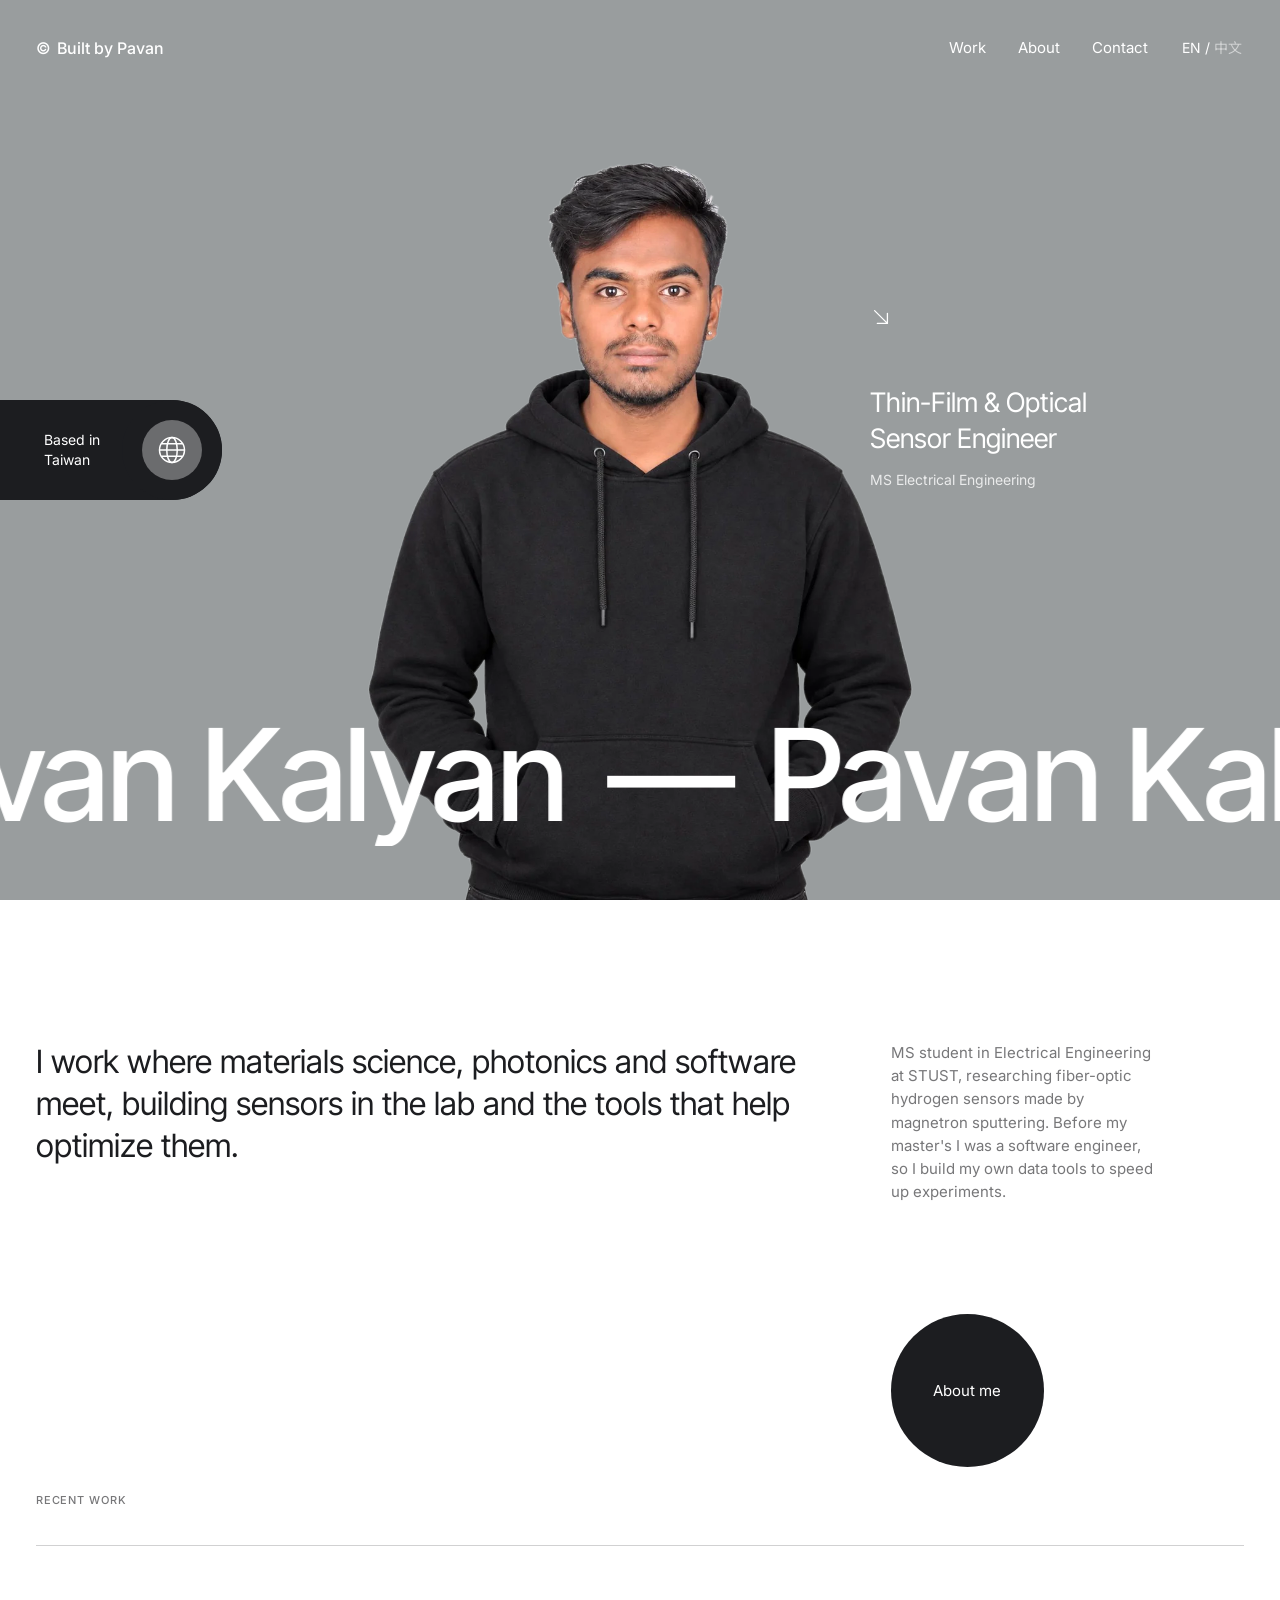
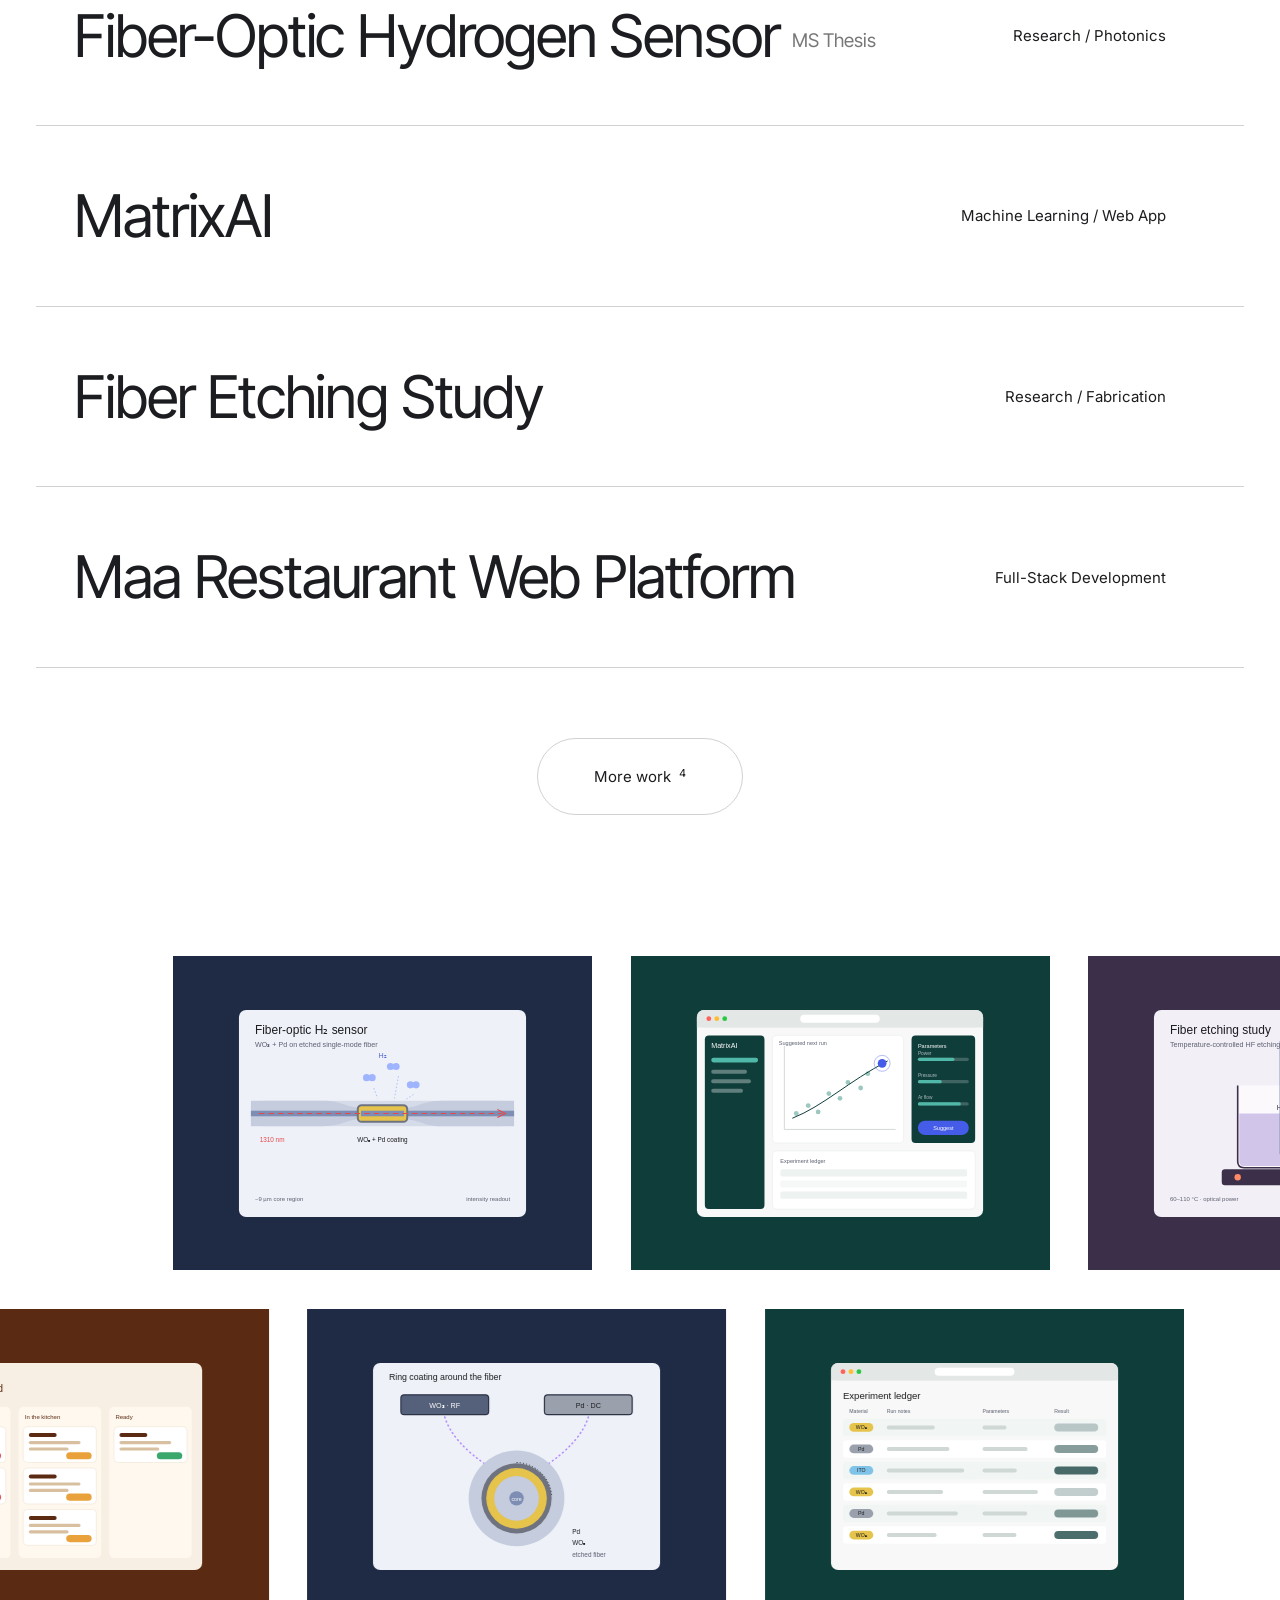
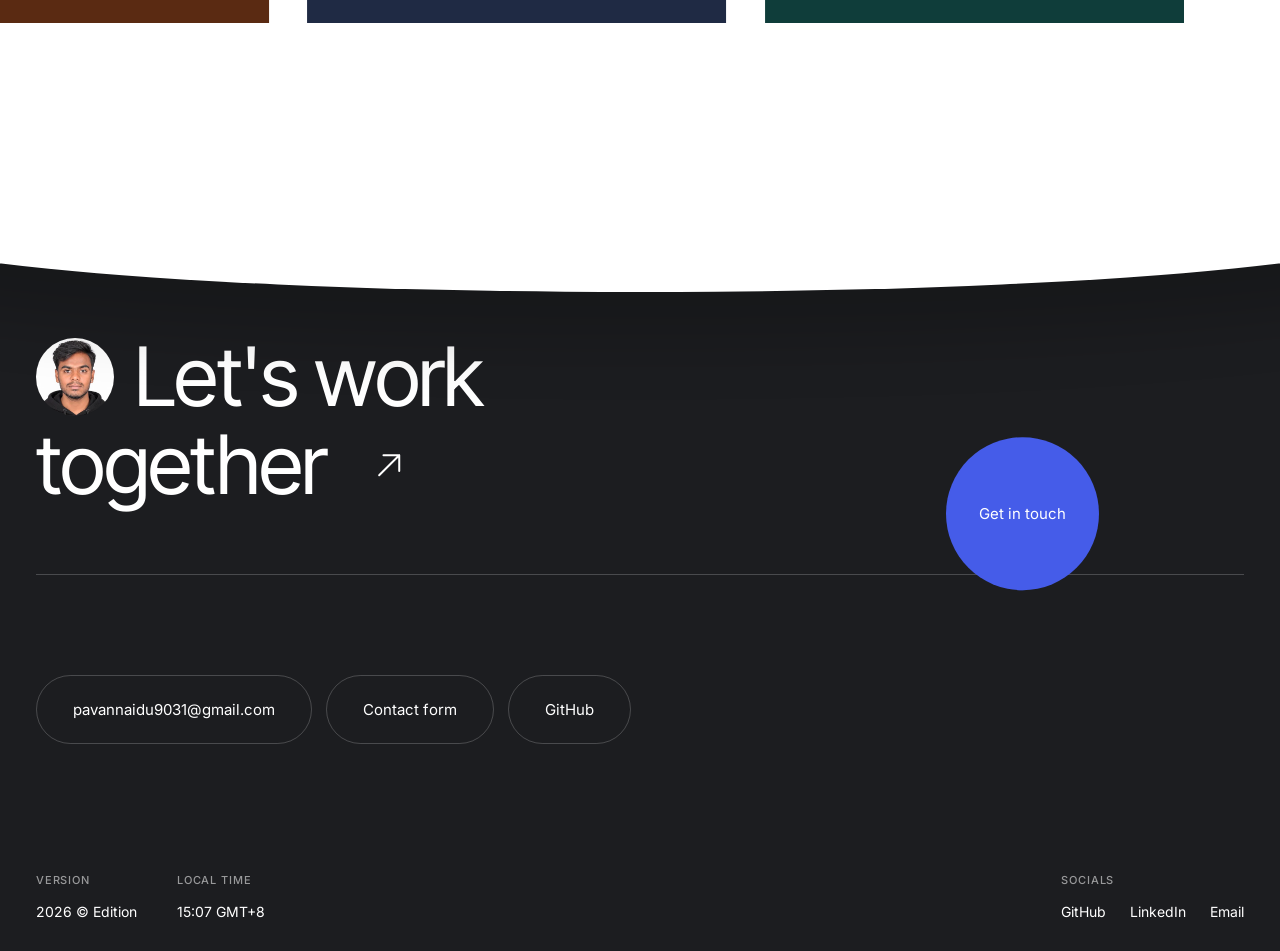
==== index.html @ e96120ef "Use same email as résumé Co-Authored-By: Claude Opus 5.5 <noreply@anthropic.com>" ====
<!doctype html>
<html lang="en" data-title-zh="Pavan Kalyan — 薄膜與光學感測器工程師">
<head>
<meta charset="utf-8">
<meta name="viewport" content="width=device-width, initial-scale=1, viewport-fit=cover">

<title>Pavan Kalyan — Thin-Film &amp; Optical Sensor Engineer</title>
<meta name="description" content="I work where materials science, photonics and software meet, building sensors in the lab and the tools that help optimize them.">
<link rel="canonical" href="https://pavannaidu9031.github.io/">
<meta property="og:type" content="website">
<meta property="og:site_name" content="Pavan Kalyan">
<meta property="og:title" content="Pavan Kalyan — Thin-Film &amp; Optical Sensor Engineer">
<meta property="og:description" content="I work where materials science, photonics and software meet, building sensors in the lab and the tools that help optimize them.">
<meta property="og:url" content="https://pavannaidu9031.github.io/">
<meta property="og:image" content="https://pavannaidu9031.github.io/assets/img/og.png">
<meta property="og:image:width" content="1200">
<meta property="og:image:height" content="630">
<meta property="og:locale" content="en_US">
<meta property="og:locale:alternate" content="zh_TW">
<meta name="twitter:card" content="summary_large_image">
<meta name="twitter:title" content="Pavan Kalyan — Thin-Film &amp; Optical Sensor Engineer">
<meta name="twitter:description" content="I work where materials science, photonics and software meet, building sensors in the lab and the tools that help optimize them.">
<meta name="twitter:image" content="https://pavannaidu9031.github.io/assets/img/og.png">
<meta name="theme-color" content="#1c1d20">
<link rel="icon" href="assets/img/favicon.svg" type="image/svg+xml">
<link rel="preconnect" href="https://fonts.googleapis.com">
<link rel="preconnect" href="https://fonts.gstatic.com" crossorigin>
<link rel="stylesheet" href="https://fonts.googleapis.com/css2?family=Inter:wght@400;500&family=Inter+Tight:wght@400;500&family=Noto+Sans+TC:wght@400;500&display=swap">
<link rel="stylesheet" href="assets/css/style.css?v=1">
<script>(function(d){d.classList.add("js");try{if(localStorage.getItem("lang")==="zh")d.lang="zh-Hant";if(!sessionStorage.getItem("seen-hello")&&!matchMedia("(prefers-reduced-motion: reduce)").matches)d.classList.add("hello")}catch(e){}})(document.documentElement)</script>
<script src="assets/js/main.js?v=1" defer></script>
</head>
<body>
<div class="preloader" aria-hidden="true" data-preloader><p class="preloader__word"><span class="preloader__dot"></span><span data-preloader-word>Hello</span></p><svg class="preloader__curve" viewBox="0 0 1000 300" preserveAspectRatio="none"><path d="M0 0 Q500 300 1000 0 Z"/></svg></div>
<div class="cursor" aria-hidden="true" data-cursor><span><span data-zh="查看">View</span></span></div>

<a class="skip" href="#main"><span data-zh="跳到主要內容">Skip to content</span></a>
<header class="header header--light">
  <div class="magnetic"><a class="logo" href="" aria-label="Pavan Kalyan, home">
    <span class="logo__c" aria-hidden="true">©</span>
    <span class="logo__text"><span class="logo__by"><span>Built by</span>&nbsp;</span><span class="logo__name">Pavan</span><span class="logo__last">&nbsp;Kalyan</span></span>
  </a></div>
  <nav class="nav" aria-label="Primary"><ul><li><div class="magnetic"><a class="nav__link" href="work/"><span data-zh="作品">Work</span><span class="nav__dot" aria-hidden="true"></span></a></div></li><li><div class="magnetic"><a class="nav__link" href="about/"><span data-zh="關於">About</span><span class="nav__dot" aria-hidden="true"></span></a></div></li><li><div class="magnetic"><a class="nav__link" href="contact/"><span data-zh="聯絡">Contact</span><span class="nav__dot" aria-hidden="true"></span></a></div></li><li><div class="lang" role="group" aria-label="Language"><button type="button" data-lang-btn="en" aria-pressed="true">EN</button><span aria-hidden="true"> / </span><button type="button" data-lang-btn="zh" aria-pressed="false">中文</button></div></li></ul></nav>
  <div class="header__mobile"><div class="lang" role="group" aria-label="Language"><button type="button" data-lang-btn="en" aria-pressed="true">EN</button><span aria-hidden="true"> / </span><button type="button" data-lang-btn="zh" aria-pressed="false">中文</button></div><button type="button" class="header__menu" data-menu-open aria-controls="site-menu" aria-expanded="false"><span class="nav__dot nav__dot--on" aria-hidden="true"></span><span data-zh="選單">Menu</span></button></div>
</header>
<div class="burger-wrap" data-burger><div class="magnetic"><button type="button" class="burger" data-menu-open aria-controls="site-menu" aria-expanded="false" aria-label="Open menu"><span class="burger__bars" aria-hidden="true"><span></span><span></span></span><span class="btn__fill" aria-hidden="true"></span></button></div></div>
<div class="menu-shade" data-menu-close></div>
<aside class="menu" id="site-menu" aria-label="Menu" hidden>
  <div class="menu__inner">
    <p class="label"><span data-zh="導覽">Navigation</span></p>
    <ul class="menu__links">
      <li><a href="" aria-current="page"><span data-zh="首頁">Home</span></a></li>
      <li><a href="work/"><span data-zh="作品">Work</span></a></li>
      <li><a href="about/"><span data-zh="關於">About</span></a></li>
      <li><a href="contact/"><span data-zh="聯絡">Contact</span></a></li>
    </ul>
    <div class="menu__foot">
      <p class="label"><span data-zh="社群">Socials</span></p>
      <ul class="menu__socials"><li><a href="https://github.com/Pavannaidu9031" target="_blank" rel="noopener noreferrer">GitHub</a></li><li><a href="https://www.linkedin.com/in/pavankalyan9031" target="_blank" rel="noopener noreferrer">LinkedIn</a></li><li><a href="mailto:pavannaidu9031@gmail.com">Email</a></li></ul>
    </div>
  </div>
</aside>
<main id="main">

<section class="hero" aria-label="Introduction">
  <h1 class="sr-only">Pavan Kalyan — <span data-zh="薄膜與光學感測器工程師">Thin-Film &amp; Optical Sensor Engineer</span>, <span data-zh="電機工程碩士">MS Electrical Engineering</span>. <span data-zh="現居">Based in</span> <span data-zh="台灣">Taiwan</span></h1>
  <div class="hero__portrait"><img src="assets/img/portrait.webp" alt="Portrait of Pavan Kalyan" width="887" height="1200" fetchpriority="high"></div>
  <div class="hero__badgeWrap"><div class="magnetic"><div class="hero__badge">
    <p class="hero__badgeText" aria-hidden="true"><span data-zh="現居">Based in</span><br><span data-zh="台灣">Taiwan</span></p>
    <span class="hero__globe" aria-hidden="true"><span class="hero__globeDisc"><svg viewBox="0 0 24 24" fill="none" stroke="currentColor" stroke-width="1.2" aria-hidden="true"><circle cx="12" cy="12" r="10"/><ellipse cx="12" cy="12" rx="4.2" ry="10"/><path d="M2 12h20M3.5 7h17M3.5 17h17"/></svg></span></span>
  </div></div></div>
  <div class="hero__role">
    <span class="hero__arrow"><svg viewBox="0 0 24 24" fill="none" stroke="currentColor" stroke-width="1.4" aria-hidden="true"><path d="M5 5l14 14M19 8v11H8" stroke-linecap="round" stroke-linejoin="round"/></svg></span>
    <p class="hero__roleText"><span class="hero__roleLine" data-zh="薄膜與光學">Thin-Film &amp; Optical</span><span class="hero__roleLine" data-zh="感測器工程師">Sensor Engineer</span><span class="hero__degree"><span data-zh="電機工程碩士">MS Electrical Engineering</span></span></p>
  </div>
  <div class="hero__name" aria-hidden="true"><div class="marquee" data-marquee><div class="marquee__copy"><span class="hero__unit">Pavan Kalyan<span class="hero__dash"> — </span></span><span class="hero__unit">Pavan Kalyan<span class="hero__dash"> — </span></span><span class="hero__unit">Pavan Kalyan<span class="hero__dash"> — </span></span><span class="hero__unit">Pavan Kalyan<span class="hero__dash"> — </span></span></div><div class="marquee__copy"><span class="hero__unit">Pavan Kalyan<span class="hero__dash"> — </span></span><span class="hero__unit">Pavan Kalyan<span class="hero__dash"> — </span></span><span class="hero__unit">Pavan Kalyan<span class="hero__dash"> — </span></span><span class="hero__unit">Pavan Kalyan<span class="hero__dash"> — </span></span></div></div></div>
</section>

<section class="intro" aria-label="About in short">
  <div class="intro__body">
    <p class="intro__statement reveal-words" data-zh="我在材料科學、光子學與軟體的交會處工作——在實驗室裡打造感測器，也開發協助優化它們的工具。">I work where materials science, photonics and software meet, building sensors in the lab and the tools that help optimize them.</p>
    <div class="intro__side">
      <p class="intro__support reveal" data-zh="南臺科技大學電機工程系碩士生，研究以磁控濺鍍製作的光纖氫氣感測器。攻讀碩士前我是一名軟體工程師，所以我會自己開發資料工具來加速實驗。">MS student in Electrical Engineering at STUST, researching fiber-optic hydrogen sensors made by magnetron sputtering. Before my master's I was a software engineer, so I build my own data tools to speed up experiments.</p>
      <div class="intro__btn" data-parallax="0.1"><div class="magnetic"><a class="btn btn--round" href="about/"><span class="btn__label"><span data-zh="關於我">About me</span></span><span class="btn__fill" aria-hidden="true"></span></a></div></div>
    </div>
  </div>
</section>

<section class="recent" aria-labelledby="recent-heading">
  <div class="recent__inner">
    <h2 class="label recent__heading reveal" id="recent-heading"><span data-zh="近期作品">Recent work</span></h2>
    <div class="rows">
<div class="row reveal" data-group="research" data-index="0">
  <a class="row__link" href="work/fiber-optic-hydrogen-sensor/" data-preview-index="0">
    <h3 class="row__title"><span data-zh="光纖氫氣感測器">Fiber-Optic Hydrogen Sensor</span> <span class="row__sub"><span data-zh="碩士論文">MS Thesis</span></span></h3>
    <p class="row__meta"><span data-zh="研究／光子學">Research / Photonics</span></p>
    <p class="row__year">2026</p>
  </a>
  <a class="card" href="work/fiber-optic-hydrogen-sensor/">
    <span class="card__image" style="background:#1f2a44"><img src="assets/img/projects/fiber-optic-hydrogen-sensor/cover.svg" alt="Fiber-Optic Hydrogen Sensor" width="1200" height="900" loading="lazy"></span>
    <span class="card__title"><span class="card__index">01</span><span data-zh="光纖氫氣感測器">Fiber-Optic Hydrogen Sensor</span></span>
    <span class="card__meta"><span data-zh="研究／光子學">Research / Photonics</span><span>2026</span></span>
  </a>
</div>
<div class="row reveal" data-group="software" data-index="1">
  <a class="row__link" href="work/matrixai/" data-preview-index="1">
    <h3 class="row__title"><span>MatrixAI</span></h3>
    <p class="row__meta"><span data-zh="機器學習／網頁應用">Machine Learning / Web App</span></p>
    <p class="row__year">2026</p>
  </a>
  <a class="card" href="work/matrixai/">
    <span class="card__image" style="background:#0f3d3a"><img src="assets/img/projects/matrixai/cover.svg" alt="MatrixAI" width="1200" height="900" loading="lazy"></span>
    <span class="card__title"><span class="card__index">02</span><span>MatrixAI</span></span>
    <span class="card__meta"><span data-zh="機器學習／網頁應用">Machine Learning / Web App</span><span>2026</span></span>
  </a>
</div>
<div class="row reveal" data-group="research" data-index="2">
  <a class="row__link" href="work/fiber-etching-study/" data-preview-index="2">
    <h3 class="row__title"><span data-zh="光纖蝕刻研究">Fiber Etching Study</span></h3>
    <p class="row__meta"><span data-zh="研究／製程">Research / Fabrication</span></p>
    <p class="row__year">2026</p>
  </a>
  <a class="card" href="work/fiber-etching-study/">
    <span class="card__image" style="background:#3b2f4a"><img src="assets/img/projects/fiber-etching-study/cover.svg" alt="Fiber Etching Study" width="1200" height="900" loading="lazy"></span>
    <span class="card__title"><span class="card__index">03</span><span data-zh="光纖蝕刻研究">Fiber Etching Study</span></span>
    <span class="card__meta"><span data-zh="研究／製程">Research / Fabrication</span><span>2026</span></span>
  </a>
</div>
<div class="row reveal" data-group="software" data-index="3">
  <a class="row__link" href="work/maa-restaurant-platform/" data-preview-index="3">
    <h3 class="row__title"><span data-zh="Maa 餐廳網路平台">Maa Restaurant Web Platform</span></h3>
    <p class="row__meta"><span data-zh="全端開發">Full-Stack Development</span></p>
    <p class="row__year">2026</p>
  </a>
  <a class="card" href="work/maa-restaurant-platform/">
    <span class="card__image" style="background:#5a2a12"><img src="assets/img/projects/maa-restaurant-platform/cover.svg" alt="Maa Restaurant Web Platform" width="1200" height="900" loading="lazy"></span>
    <span class="card__title"><span class="card__index">04</span><span data-zh="Maa 餐廳網路平台">Maa Restaurant Web Platform</span></span>
    <span class="card__meta"><span data-zh="全端開發">Full-Stack Development</span><span>2026</span></span>
  </a>
</div></div>
    <div class="recent__more reveal"><div class="magnetic"><a class="btn btn--outline" href="work/"><span class="btn__label"><span data-zh="更多作品">More work</span><sup>4</sup></span><span class="btn__fill" aria-hidden="true"></span></a></div></div>
  </div>
  <div class="preview" aria-hidden="true" data-preview><div class="preview__slider" data-preview-slider><div class="preview__slide" style="background:#1f2a44"><img src="assets/img/projects/fiber-optic-hydrogen-sensor/cover.svg" alt="" width="400" height="300" loading="lazy"></div><div class="preview__slide" style="background:#0f3d3a"><img src="assets/img/projects/matrixai/cover.svg" alt="" width="400" height="300" loading="lazy"></div><div class="preview__slide" style="background:#3b2f4a"><img src="assets/img/projects/fiber-etching-study/cover.svg" alt="" width="400" height="300" loading="lazy"></div><div class="preview__slide" style="background:#5a2a12"><img src="assets/img/projects/maa-restaurant-platform/cover.svg" alt="" width="400" height="300" loading="lazy"></div></div></div>
</section>

<section class="gallery" aria-hidden="true">
  <div class="gallery__row" data-slide="-1"><div class="gallery__tile" style="background:#1f2a44"><img src="assets/img/projects/fiber-optic-hydrogen-sensor/cover.svg" alt="" loading="lazy"></div><div class="gallery__tile" style="background:#0f3d3a"><img src="assets/img/projects/matrixai/cover.svg" alt="" loading="lazy"></div><div class="gallery__tile" style="background:#3b2f4a"><img src="assets/img/projects/fiber-etching-study/cover.svg" alt="" loading="lazy"></div><div class="gallery__tile" style="background:#5a2a12"><img src="assets/img/projects/maa-restaurant-platform/cover.svg" alt="" loading="lazy"></div></div>
  <div class="gallery__row" data-slide="1"><div class="gallery__tile" style="background:#3b2f4a"><img src="assets/img/projects/fiber-etching-study/detail.svg" alt="" loading="lazy"></div><div class="gallery__tile" style="background:#5a2a12"><img src="assets/img/projects/maa-restaurant-platform/detail.svg" alt="" loading="lazy"></div><div class="gallery__tile" style="background:#1f2a44"><img src="assets/img/projects/fiber-optic-hydrogen-sensor/detail.svg" alt="" loading="lazy"></div><div class="gallery__tile" style="background:#0f3d3a"><img src="assets/img/projects/matrixai/detail.svg" alt="" loading="lazy"></div></div>
</section>

</main>

<footer class="footer">
  <div class="footer__cap" aria-hidden="true"><div class="footer__capShape" data-cap></div></div>
  <div class="footer__body">
    <h2 class="footer__title">
      <span class="footer__line"><span class="footer__avatar"><img src="assets/img/avatar.webp" alt="" width="100" height="100" loading="lazy"></span><span data-zh="一起">Let's work</span></span>
      <span class="footer__line"><span data-zh="合作吧">together</span><span class="footer__arrow"><svg viewBox="0 0 24 24" fill="none" stroke="currentColor" stroke-width="1.4" aria-hidden="true"><path d="M5 19L19 5M8 5h11v11" stroke-linecap="round" stroke-linejoin="round"/></svg></span></span>
    </h2>
    <div class="footer__divider"><div class="footer__cta" data-parallax="-0.12"><div class="magnetic"><a class="btn btn--round-accent" href="contact/"><span class="btn__label"><span data-zh="與我聯絡">Get in touch</span></span><span class="btn__fill" aria-hidden="true"></span></a></div></div></div>
    <div class="footer__contact"><div class="magnetic"><a class="btn btn--outline-light" href="mailto:pavannaidu9031@gmail.com"><span class="btn__label">pavannaidu9031@gmail.com</span><span class="btn__fill" aria-hidden="true"></span></a></div><div class="magnetic"><a class="btn btn--outline-light" href="contact/"><span class="btn__label"><span data-zh="聯絡表單">Contact form</span></span><span class="btn__fill" aria-hidden="true"></span></a></div><div class="magnetic"><a class="btn btn--outline-light" href="https://github.com/Pavannaidu9031" target="_blank" rel="noopener noreferrer"><span class="btn__label">GitHub</span><span class="btn__fill" aria-hidden="true"></span></a></div></div>
    <div class="footer__info">
      <div class="footer__group">
        <div><span class="label"><span data-zh="版本">Version</span></span><p>2026 © <span data-zh="版">Edition</span></p></div>
        <div><span class="label"><span data-zh="當地時間">Local time</span></span><p><time data-clock>--:--</time> GMT+8</p></div>
      </div>
      <div class="footer__socials"><span class="label"><span data-zh="社群">Socials</span></span><ul><li><div class="magnetic"><a href="https://github.com/Pavannaidu9031" target="_blank" rel="noopener noreferrer">GitHub</a></div></li><li><div class="magnetic"><a href="https://www.linkedin.com/in/pavankalyan9031" target="_blank" rel="noopener noreferrer">LinkedIn</a></div></li><li><div class="magnetic"><a href="mailto:pavannaidu9031@gmail.com">Email</a></div></li></ul></div>
    </div>
  </div>
</footer>
</body>
</html>
---- assets/css/style.css ----
:root {
  --white: #fff;
  --offwhite: #e9ebec;
  --grey: #999d9e;
  --dark: #1c1d20;
  --accent: #455ce9;
  --line-light: rgba(28, 29, 32, 0.2);
  --line-dark: rgba(255, 255, 255, 0.2);
  --muted: rgba(28, 29, 32, 0.6);
  --muted-dark: rgba(255, 255, 255, 0.55);

  --font-body: "Inter", "Noto Sans TC", "Helvetica Neue", Arial, sans-serif;
  --font-display: "Inter Tight", "Inter", "Noto Sans TC", "Helvetica Neue", Arial, sans-serif;

  --fs-body: clamp(15px, 1.1vw, 18px);
  --fs-hero-name: clamp(72px, 10vw, 180px);
  --fs-page: clamp(40px, 5.6vw, 92px);
  --fs-row: clamp(28px, 4.6vw, 72px);
  --fs-section: clamp(32px, 4vw, 64px);
  --fs-statement: clamp(22px, 2.5vw, 38px);
  --fs-small: clamp(12px, 0.85vw, 14px);

  --page-x: clamp(20px, 2.8vw, 56px);
  --section-y: clamp(88px, 11vw, 180px);
  --header-h: 96px;

  --ease: cubic-bezier(0.76, 0, 0.24, 1);
  --ease-out: cubic-bezier(0.22, 1, 0.36, 1);
}

html[lang="zh-Hant"] {
  --font-body: "Noto Sans TC", "Inter", "PingFang TC", "Microsoft JhengHei", sans-serif;
  --font-display: "Noto Sans TC", "Inter Tight", "PingFang TC", "Microsoft JhengHei", sans-serif;
}

*,
*::before,
*::after { box-sizing: border-box; }

html { -webkit-text-size-adjust: 100%; overflow-x: clip; }
body {
  margin: 0;
  background: var(--white);
  color: var(--dark);
  font-family: var(--font-body);
  font-size: var(--fs-body);
  line-height: 1.55;
  -webkit-font-smoothing: antialiased;
  overflow-x: hidden;
}
img, svg { display: block; max-width: 100%; }
a { color: inherit; text-decoration: none; }
button { font: inherit; color: inherit; background: none; border: 0; padding: 0; cursor: pointer; }
h1, h2, h3, p, ul, ol { margin: 0; }
ul, ol { list-style: none; padding: 0; }
:focus-visible { outline: 2px solid var(--accent); outline-offset: 3px; }

.sr-only {
  position: absolute; width: 1px; height: 1px; padding: 0; margin: -1px;
  overflow: hidden; clip: rect(0 0 0 0); white-space: nowrap; border: 0;
}
.skip {
  position: fixed; left: 12px; top: -60px; z-index: 100;
  background: var(--dark); color: var(--white); padding: 10px 16px; border-radius: 999px;
}
.skip:focus { top: 12px; }

.label {
  display: block;
  font-size: 11px;
  letter-spacing: 0.08em;
  text-transform: uppercase;
  color: var(--muted);
  font-weight: 500;
}
html[lang="zh-Hant"] .label { letter-spacing: 0.12em; font-size: 12px; }

/* ---------- preloader ---------- */
.preloader { display: none; }
.hello .preloader {
  position: fixed; inset: 0; z-index: 99;
  display: flex; align-items: center; justify-content: center;
  background: var(--dark); color: var(--white);
  transition: transform 0.8s var(--ease) 0.15s;
}
.preloader__word { display: flex; align-items: center; gap: 12px; font-size: clamp(32px, 4vw, 48px); font-family: var(--font-display); }
.preloader__dot { width: 10px; height: 10px; border-radius: 50%; background: currentColor; }
.preloader__curve { position: absolute; top: 100%; left: 0; width: 100%; height: 22vh; fill: var(--dark); transition: height 0.8s var(--ease) 0.15s; }
.preloader[data-done] { transform: translateY(-122%); }
.preloader[data-done] .preloader__curve { height: 0; }

/* ---------- cursor + preview ---------- */
.cursor {
  position: fixed; left: 0; top: 0; z-index: 60; pointer-events: none;
  width: 80px; height: 80px; margin: -40px 0 0 -40px; border-radius: 50%;
  display: flex; align-items: center; justify-content: center;
  background: var(--accent); color: var(--white); font-size: 14px;
  transform: scale(0); transition: transform 0.35s var(--ease-out);
}
.cursor[data-on] { transform: scale(1); }
.preview {
  position: fixed; left: 0; top: 0; z-index: 50; pointer-events: none;
  width: 400px; height: 350px; margin: -175px 0 0 -200px; overflow: hidden;
  transform: scale(0); transition: transform 0.4s var(--ease-out);
}
.preview[data-on] { transform: scale(1); }
.preview__slider { height: 100%; transition: transform 0.5s var(--ease); }
.preview__slide { height: 100%; display: flex; align-items: center; justify-content: center; }
.preview__slide img { width: 82%; height: auto; }

/* ---------- buttons ---------- */
.magnetic { display: inline-block; }
.btn {
  position: relative; overflow: hidden; isolation: isolate;
  display: inline-flex; align-items: center; justify-content: center;
  border-radius: 999px; white-space: nowrap; transition: color 0.4s var(--ease);
}
.btn__label { position: relative; z-index: 1; display: inline-flex; gap: 4px; }
.btn__label sup { font-size: 11px; margin-left: 4px; top: -0.6em; }
.btn__fill {
  position: absolute; left: -10%; width: 120%; height: 0; padding-bottom: 120%;
  top: 100%; border-radius: 50%; transition: top 0.5s var(--ease); z-index: 0;
}
.btn:hover .btn__fill, .btn:focus-visible .btn__fill { top: -10%; }
.btn--round {
  width: clamp(150px, 12vw, 190px); height: clamp(150px, 12vw, 190px);
  background: var(--dark); color: var(--white);
}
.btn--round .btn__fill, .btn--round-accent .btn__fill { background: var(--accent); }
.btn--round-accent {
  width: clamp(150px, 12vw, 190px); height: clamp(150px, 12vw, 190px);
  background: var(--accent); color: var(--white);
}
.btn--round-accent .btn__fill { background: #334bd3; }
.btn--big { width: clamp(160px, 14vw, 210px); height: clamp(160px, 14vw, 210px); font-size: 18px; }
.btn--outline { padding: 26px 56px; border: 1px solid var(--line-light); }
.btn--outline .btn__fill { background: var(--accent); }
.btn--outline:hover { color: var(--white); }
.btn--outline-light { padding: 22px 36px; border: 1px solid var(--line-dark); color: var(--white); }
.btn--outline-light .btn__fill { background: var(--accent); }
.btn[disabled] { opacity: 0.45; cursor: not-allowed; }
.btn[disabled] .btn__fill { display: none; }

/* ---------- header ---------- */
.header {
  position: absolute; top: 0; left: 0; right: 0; z-index: 20;
  height: var(--header-h); padding: 0 var(--page-x);
  display: flex; align-items: center; justify-content: space-between;
  color: var(--dark);
}
.header--light { color: var(--white); }
.logo { display: flex; align-items: center; gap: 6px; font-size: 16px; font-weight: 500; }
.logo__c { display: inline-block; transition: transform 0.6s var(--ease); }
.logo__text { display: flex; overflow: hidden; white-space: nowrap; }
.logo__by, .logo__last {
  display: inline-block; overflow: hidden; vertical-align: bottom;
  transition: max-width 0.6s var(--ease), opacity 0.4s;
}
.logo__by { max-width: 90px; }
.logo__last { max-width: 0; opacity: 0; }
.logo:hover .logo__c { transform: rotate(360deg); }
.logo:hover .logo__by { max-width: 0; opacity: 0; }
.logo:hover .logo__last { max-width: 90px; opacity: 1; }

.nav ul { display: flex; align-items: center; gap: 4px; }
.nav__link { position: relative; display: block; padding: 14px 14px; }
.nav__dot {
  position: absolute; left: 50%; bottom: 4px; width: 5px; height: 5px; margin-left: -2.5px;
  border-radius: 50%; background: currentColor; transform: scale(0); transition: transform 0.3s var(--ease-out);
}
.nav__link:hover .nav__dot, .nav__link[aria-current] .nav__dot { transform: scale(1); }
.lang { display: flex; align-items: center; gap: 2px; padding-left: 14px; font-size: 14px; }
.lang button { padding: 6px 2px; opacity: 0.55; transition: opacity 0.2s; }
.lang button[aria-pressed="true"], .lang button:hover { opacity: 1; }
.header__mobile { display: none; align-items: center; gap: 22px; }
.header__menu { display: flex; align-items: center; gap: 8px; }
.header__menu .nav__dot { position: static; margin: 0; transform: none; }

.burger-wrap {
  position: fixed; top: 22px; right: 22px; z-index: 40;
  transform: scale(0); transition: transform 0.35s var(--ease-out);
}
.burger-wrap[data-show], body[data-menu-open] .burger-wrap { transform: scale(1); }
.burger {
  position: relative; overflow: hidden; isolation: isolate;
  width: 72px; height: 72px; border-radius: 50%; background: var(--dark);
  display: flex; align-items: center; justify-content: center;
  box-shadow: 0 8px 30px rgba(0, 0, 0, 0.12);
}
.burger .btn__fill { background: var(--accent); }
.burger:hover .btn__fill { top: -10%; }
.burger__bars { position: relative; z-index: 1; width: 26px; height: 10px; }
.burger__bars span {
  position: absolute; left: 0; width: 100%; height: 1.5px; background: var(--white);
  transition: transform 0.35s var(--ease), top 0.35s var(--ease);
}
.burger__bars span:first-child { top: 0; }
.burger__bars span:last-child { top: 8.5px; }
body[data-menu-open] .burger__bars span:first-child { top: 4.25px; transform: rotate(45deg); }
body[data-menu-open] .burger__bars span:last-child { top: 4.25px; transform: rotate(-45deg); }

.menu-shade {
  position: fixed; inset: 0; z-index: 30; background: rgba(0, 0, 0, 0.3);
  opacity: 0; pointer-events: none; transition: opacity 0.6s var(--ease);
}
body[data-menu-open] .menu-shade { opacity: 1; pointer-events: auto; }
.menu {
  position: fixed; top: 0; right: 0; bottom: 0; z-index: 35;
  width: min(480px, 100vw); background: var(--dark); color: var(--white);
  transform: translateX(100%); transition: transform 0.75s var(--ease);
  display: block;
}
.menu[hidden] { display: block; visibility: hidden; }
body[data-menu-open] .menu { transform: none; visibility: visible; }
.menu__inner {
  height: 100%; display: flex; flex-direction: column; justify-content: space-between;
  padding: clamp(96px, 16vh, 150px) clamp(32px, 6vw, 80px) 48px;
  overflow-y: auto;
}
.menu .label { color: var(--muted-dark); padding-bottom: 22px; border-bottom: 1px solid var(--line-dark); margin-bottom: 30px; }
.menu__links a {
  display: inline-block; font-family: var(--font-display); font-size: clamp(40px, 5vw, 56px); line-height: 1.3;
  transition: transform 0.4s var(--ease);
}
.menu__links a:hover { transform: translateX(10px); }
.menu__links a[aria-current]::before { content: "• "; font-size: 0.5em; vertical-align: middle; }
.menu__foot { margin-top: 40px; }
.menu__foot .label { border: 0; margin: 0; padding-bottom: 12px; }
.menu__socials { display: flex; flex-wrap: wrap; gap: 24px; }

/* ---------- hero ---------- */
.hero {
  position: relative; height: 100svh; min-height: 640px; overflow: hidden;
  background: var(--grey); color: var(--white);
}
.hero__portrait {
  position: absolute; left: 50%; bottom: 0; z-index: 1;
  height: 82%; transform: translateX(-50%); pointer-events: none; user-select: none;
}
.hero__portrait img { height: 100%; width: auto; max-width: none; }
.hero__badgeWrap { position: absolute; z-index: 4; left: 0; top: calc(50% - 50px); }
.hero__badge {
  display: flex; align-items: center; height: 100px; padding-left: 44px;
  background: var(--dark); color: var(--white); border-radius: 0 50px 50px 0;
}
.hero__badgeText { padding-right: 22px; font-size: 14px; line-height: 1.4; white-space: nowrap; }
.hero__globe {
  width: 100px; height: 100px; border-radius: 50%; background: var(--dark);
  display: flex; align-items: center; justify-content: center; flex-shrink: 0;
}
.hero__globeDisc {
  width: 60px; height: 60px; border-radius: 50%; background: rgba(255, 255, 255, 0.35);
  display: flex; align-items: center; justify-content: center;
}
.hero__globeDisc svg { width: 30px; height: 30px; animation: spin 16s linear infinite; }
@keyframes spin { to { transform: rotate(360deg); } }
.hero__role { position: absolute; z-index: 4; top: 34%; left: 68%; }
.hero__arrow svg { width: 22px; height: 22px; margin-bottom: 56px; }
.hero__roleText { font-family: var(--font-display); font-size: clamp(22px, 2.1vw, 32px); line-height: 1.35; }
.hero__roleLine { display: block; }
.hero__degree { display: block; margin-top: 14px; font-family: var(--font-body); font-size: 14px; opacity: 0.8; }
.hero__name {
  position: absolute; z-index: 3; left: 0; right: 0; bottom: clamp(24px, 6vh, 64px);
  overflow: hidden; pointer-events: none;
}
.marquee { display: flex; width: max-content; will-change: transform; }
.marquee__copy { display: flex; flex-shrink: 0; }
.hero__unit {
  font-family: var(--font-display); font-size: var(--fs-hero-name); font-weight: 500;
  line-height: 1.1; letter-spacing: -0.02em; white-space: nowrap; padding-right: 0.15em;
}
.hero__dash { padding: 0 0.12em; }

/* ---------- intro ---------- */
.intro { padding: var(--section-y) var(--page-x) calc(var(--section-y) * 0.6); }
.intro__body {
  max-width: 1280px; margin: 0 auto;
  display: grid; grid-template-columns: 2.2fr 1fr; gap: clamp(32px, 6vw, 110px);
}
.intro__statement { font-family: var(--font-display); font-size: var(--fs-statement); line-height: 1.32; }
.intro__side { display: flex; flex-direction: column; gap: 40px; }
.intro__support { font-size: var(--fs-body); color: var(--muted); max-width: 30ch; }
html[lang="zh-Hant"] .intro__support { max-width: 22em; }
.intro__btn { margin-top: 10px; align-self: flex-start; }

/* ---------- work rows ---------- */
.recent { padding: 0 var(--page-x) var(--section-y); }
.recent__inner { max-width: 1280px; margin: 0 auto; }
.recent__heading { padding-bottom: 36px; }
.rows { border-bottom: 1px solid var(--line-light); }
.row { border-top: 1px solid var(--line-light); }
.row__link {
  display: grid; grid-template-columns: 1fr auto auto; align-items: center; gap: 40px;
  padding: clamp(36px, 4.6vw, 64px) clamp(0px, 3vw, 60px);
  transition: padding 0.4s var(--ease), opacity 0.3s;
}
.row__title {
  font-family: var(--font-display); font-weight: 400; font-size: var(--fs-row);
  letter-spacing: -0.02em; line-height: 1.05; transition: transform 0.4s var(--ease);
}
.row__sub { font-size: 0.32em; letter-spacing: 0; vertical-align: middle; color: var(--muted); }
.row__meta, .row__year { font-size: 15px; transition: transform 0.4s var(--ease); }
.row__year { display: none; }
.rows:hover .row__link { opacity: 0.45; }
.rows:hover .row__link:hover { opacity: 1; }
.row__link:hover .row__title { transform: translateX(-10px); }
.row__link:hover .row__meta { transform: translateX(10px); }
.card { display: none; }
.recent__more { display: flex; justify-content: center; margin-top: 70px; }

/* ---------- gallery ---------- */
.gallery { padding: 0 0 var(--section-y); overflow: hidden; display: grid; gap: 3vw; }
.gallery__row { display: flex; gap: 3vw; width: 140vw; will-change: transform; }
.gallery__row[data-slide="-1"] { margin-left: -10vw; }
.gallery__row[data-slide="1"] { margin-left: -24vw; }
.gallery__tile {
  flex: 1 0 22%; aspect-ratio: 4 / 3; display: flex; align-items: center; justify-content: center;
}
.gallery__tile img { width: 76%; height: auto; }

/* ---------- footer ---------- */
.footer { position: relative; overflow: hidden; background: var(--dark); color: var(--white); }
.footer__cap { position: absolute; left: 0; right: 0; top: 0; height: 0; z-index: 2; }
.footer__capShape {
  position: absolute; left: -10%; width: 120%; height: 10vw; top: 0;
  background: var(--white); border-radius: 0 0 50% 50%;
  box-shadow: 0 50px 60px rgba(0, 0, 0, 0.18);
  transform-origin: top; transform: scaleY(var(--cap, 1));
}
.footer__body { max-width: 1280px; margin: 0 auto; padding: calc(var(--section-y) * 1.2) var(--page-x) 28px; }
.footer__title {
  font-family: var(--font-display); font-weight: 400;
  font-size: clamp(48px, 6.4vw, 104px); line-height: 1.08; letter-spacing: -0.02em;
}
.footer__line { display: flex; align-items: center; gap: 0.25em; }
.footer__avatar { width: 0.95em; height: 0.95em; border-radius: 50%; overflow: hidden; background: #3a3b3f; flex-shrink: 0; }
.footer__avatar img { width: 100%; height: 100%; object-fit: cover; }
.footer__arrow svg { width: 0.42em; height: 0.42em; margin-left: 0.3em; }
.footer__divider { position: relative; border-bottom: 1px solid var(--line-dark); margin: 64px 0 70px; }
.footer__cta { position: absolute; right: 12%; top: 0; transform: translateY(-50%); }
.footer__contact { display: flex; flex-wrap: wrap; gap: 14px; padding-top: 30px; }
.footer__info {
  display: flex; justify-content: space-between; align-items: flex-end; gap: 30px; flex-wrap: wrap;
  margin-top: clamp(80px, 10vw, 160px); font-size: 14px;
}
.footer__info .label, .footer__socials .label { color: var(--muted-dark); margin-bottom: 12px; }
.footer__group { display: flex; gap: 40px; }
.footer__socials ul { display: flex; gap: 24px; }
.footer__socials a { position: relative; }
.footer__socials a::after {
  content: ""; position: absolute; left: 0; right: 0; bottom: -3px; height: 1px; background: currentColor;
  transform: scaleX(0); transform-origin: right; transition: transform 0.4s var(--ease);
}
.footer__socials a:hover::after { transform: scaleX(1); transform-origin: left; }

/* ---------- inner pages ---------- */
.page-head {
  max-width: 1280px; margin: 0 auto;
  padding: calc(var(--header-h) + clamp(60px, 10vw, 150px)) var(--page-x) clamp(48px, 6vw, 90px);
}
.page-title {
  font-family: var(--font-display); font-weight: 400; font-size: var(--fs-page);
  line-height: 1.06; letter-spacing: -0.02em; max-width: 15ch;
}
html[lang="zh-Hant"] .page-title { max-width: 12em; line-height: 1.2; letter-spacing: 0; }
.page-title--about { max-width: 20ch; }
.section-title { font-family: var(--font-display); font-weight: 400; font-size: var(--fs-section); letter-spacing: -0.02em; line-height: 1.1; }

/* work index */
.work { max-width: 1280px; margin: 0 auto; padding: 0 var(--page-x) var(--section-y); }
.work__bar { display: flex; justify-content: space-between; align-items: center; gap: 20px; flex-wrap: wrap; margin-bottom: 56px; }
.chips { display: flex; flex-wrap: wrap; gap: 10px; }
.chip {
  padding: 16px 30px; border: 1px solid var(--line-light); border-radius: 999px;
  transition: background 0.3s, color 0.3s, border-color 0.3s;
}
.chip sup { font-size: 10px; margin-left: 4px; }
.chip[aria-pressed="true"] { background: var(--dark); color: var(--white); border-color: var(--dark); }
.chip:hover:not([aria-pressed="true"]) { border-color: var(--dark); }
.views { display: flex; gap: 10px; }
.view-btn {
  width: 58px; height: 58px; border-radius: 50%; border: 1px solid var(--line-light);
  display: flex; align-items: center; justify-content: center; transition: background 0.3s, color 0.3s;
}
.view-btn svg { width: 20px; height: 20px; }
.view-btn[aria-pressed="true"] { background: var(--dark); color: var(--white); border-color: var(--dark); }
.work__heads { display: grid; grid-template-columns: 1fr 260px 90px; gap: 40px; padding: 0 clamp(0px, 3vw, 60px) 20px; }
.rows--work .row__link { grid-template-columns: 1fr 260px 90px; }
.rows--work .row__year { display: block; text-align: right; }
.rows--work .row__title { font-size: clamp(26px, 3.4vw, 52px); }
.row[hidden] { display: none; }
.work[data-mode="grid"] .work__heads { display: none; }
.work[data-mode="grid"] .rows { display: grid; grid-template-columns: 1fr 1fr; gap: 72px 48px; border: 0; }
.work[data-mode="grid"] .row { border: 0; }
.work[data-mode="grid"] .row__link { display: none; }
.work[data-mode="grid"] .card { display: block; }

.card { padding: 0; }
.card__image {
  display: flex; align-items: center; justify-content: center; aspect-ratio: 4 / 3; overflow: hidden;
}
.card__image img { width: 78%; height: auto; transition: transform 0.6s var(--ease); }
.card:hover .card__image img { transform: scale(1.04); }
.card__title {
  display: flex; align-items: baseline; gap: 14px; padding: 26px 0 16px; border-bottom: 1px solid var(--line-light);
  font-family: var(--font-display); font-size: clamp(26px, 2.6vw, 40px); line-height: 1.15; letter-spacing: -0.01em;
}
.card__index { font-family: var(--font-body); font-size: 13px; color: var(--muted); }
.card__meta { display: flex; justify-content: space-between; gap: 20px; padding-top: 16px; font-size: 15px; color: var(--muted); }

/* project detail */
.project__head { padding-bottom: clamp(40px, 5vw, 72px); }
.project__head .page-title { max-width: 18ch; margin-top: 18px; }
.project__sub { font-size: clamp(18px, 1.6vw, 24px); color: var(--muted); margin-top: 12px; }
.meta {
  display: grid; grid-template-columns: repeat(4, minmax(0, 1fr)); gap: 30px;
  margin-top: clamp(48px, 6vw, 90px); padding-top: 24px; border-top: 1px solid var(--line-light);
}
.meta__item p { margin-top: 10px; }
.project__cover, .project__detail {
  max-width: 1280px; margin: 0 auto; aspect-ratio: 16 / 9;
  display: flex; align-items: center; justify-content: center; overflow: hidden;
}
.project__cover img, .project__detail img { width: min(70%, 820px); height: auto; }
.project__body {
  max-width: 1280px; margin: 0 auto; padding: clamp(64px, 8vw, 130px) var(--page-x);
  display: grid; grid-template-columns: 1fr 2.2fr; gap: 40px;
}
.project__overview { font-family: var(--font-display); font-size: var(--fs-statement); line-height: 1.38; }
.project__links { display: flex; flex-wrap: wrap; align-items: center; gap: 22px; margin-top: 48px; }
.hl li {
  display: grid; grid-template-columns: 56px 1fr; gap: 12px;
  padding: 26px 0; border-top: 1px solid var(--line-light); font-size: clamp(17px, 1.4vw, 21px);
}
.hl li:last-child { border-bottom: 1px solid var(--line-light); }
.hl__n { font-size: 13px; color: var(--muted); padding-top: 4px; }
.stack { display: flex; flex-wrap: wrap; gap: 10px; align-content: flex-start; }
.stack li { padding: 12px 22px; border: 1px solid var(--line-light); border-radius: 999px; font-size: 15px; }
.next {
  display: flex; flex-direction: column; align-items: center; text-align: center; gap: 20px;
  padding: var(--section-y) var(--page-x); border-top: 1px solid var(--line-light);
  max-width: 1280px; margin: 0 auto;
}
.next__title {
  font-family: var(--font-display); font-size: var(--fs-page); line-height: 1.05; letter-spacing: -0.02em;
  transition: transform 0.5s var(--ease);
}
.next:hover .next__title { transform: translateY(-6px); }
.next__image { width: min(420px, 80%); aspect-ratio: 4 / 3; display: flex; align-items: center; justify-content: center; margin-top: 20px; }
.next__image img { width: 78%; }

/* about */
.about { max-width: 1280px; margin: 0 auto; padding: 0 var(--page-x) var(--section-y); }
.about__divider { position: relative; border-top: 1px solid var(--line-light); margin-bottom: clamp(80px, 9vw, 140px); }
.about__globe {
  position: absolute; right: 12%; top: 0; transform: translateY(-50%);
  width: clamp(150px, 12vw, 190px); height: clamp(150px, 12vw, 190px); border-radius: 50%;
  background: var(--dark); color: var(--white); display: flex; align-items: center; justify-content: center;
}
.about__globeDisc { width: 64%; height: 64%; }
.about__globeDisc svg { width: 46%; height: 46%; }
.about__grid { display: grid; grid-template-columns: 1fr 1fr; gap: clamp(40px, 8vw, 140px); align-items: start; }
.about__text { display: flex; flex-direction: column; gap: 24px; font-size: clamp(16px, 1.25vw, 20px); max-width: 34em; }
.about__arrow svg { width: 22px; height: 22px; margin-bottom: 16px; }
.about__resume { margin-top: 30px; }
.about__portrait { background: var(--grey); aspect-ratio: 4 / 5; overflow: hidden; display: flex; align-items: flex-end; justify-content: center; }
.about__portrait img { width: 92%; height: auto; }
.skills { max-width: 1280px; margin: 0 auto; padding: 0 var(--page-x) var(--section-y); }
.skills__grid { display: grid; grid-template-columns: repeat(3, minmax(0, 1fr)); gap: clamp(28px, 4vw, 70px); margin-top: 64px; }
.skill { border-top: 1px solid var(--line-light); padding-top: 28px; }
.skill__n { font-size: 13px; color: var(--muted); }
.skill__title { font-family: var(--font-display); font-weight: 400; font-size: clamp(26px, 2.4vw, 38px); margin: 26px 0 18px; }
.skill ul { display: grid; gap: 8px; color: var(--muted); }
.cv {
  max-width: 1280px; margin: 0 auto; padding: 0 var(--page-x) var(--section-y);
  display: grid; grid-template-columns: repeat(3, minmax(0, 1fr)); gap: clamp(28px, 4vw, 70px);
}
.cv .label { margin-bottom: 18px; }
.tl__item { display: flex; justify-content: space-between; gap: 18px; padding: 20px 0; border-top: 1px solid var(--line-light); }
.tl__what { font-size: 18px; font-weight: 500; line-height: 1.35; }
.tl__where { color: var(--muted); margin-top: 4px; font-size: 15px; }
.tl__when { color: var(--muted); font-size: 14px; white-space: nowrap; }

/* contact */
.contact { max-width: 1280px; margin: 0 auto; padding: calc(var(--header-h) + clamp(50px, 8vw, 120px)) var(--page-x) var(--section-y); }
.contact__head { position: relative; padding-bottom: clamp(60px, 7vw, 110px); border-bottom: 1px solid var(--line-light); }
.contact__head .page-title { max-width: none; }
.contact__avatar {
  display: inline-block; width: 0.95em; height: 0.95em; border-radius: 50%; overflow: hidden;
  background: var(--offwhite); vertical-align: -0.12em; margin-right: 0.22em;
}
.contact__avatar img { width: 100%; height: 100%; object-fit: cover; }
.contact__arrow { position: absolute; right: 0; bottom: 32px; }
.contact__arrow svg { width: 26px; height: 26px; }
.contact__grid { display: grid; grid-template-columns: 2.2fr 1fr; gap: clamp(40px, 8vw, 130px); }
.field {
  display: grid; grid-template-columns: 44px 1fr; gap: 6px 20px;
  padding: 40px 0; border-bottom: 1px solid var(--line-light);
}
.field__n { font-size: 13px; color: var(--muted); padding-top: 8px; grid-row: span 2; }
.field label { font-size: clamp(20px, 1.8vw, 26px); }
.field input, .field textarea {
  width: 100%; border: 0; background: none; padding: 6px 0; font: inherit; font-size: 18px; color: var(--dark); resize: vertical;
}
.field input::placeholder, .field textarea::placeholder { color: rgba(28, 29, 32, 0.4); }
.field input:focus, .field textarea:focus { outline: none; }
.field:focus-within { border-bottom-color: var(--dark); }
.form__send { position: relative; height: 1px; margin: 80px 0 0; border-top: 0; }
.form__send .magnetic { position: absolute; right: 8%; top: 0; transform: translateY(-50%); }
.form__note { margin-top: 140px; font-size: 14px; color: var(--muted); }
.contact__aside { display: flex; flex-direction: column; gap: 48px; padding-top: 40px; }
.contact__aside .label { margin-bottom: 14px; }
.contact__aside li { padding: 4px 0; }
.contact__aside a { border-bottom: 1px solid transparent; transition: border-color 0.3s; }
.contact__aside a:hover { border-color: currentColor; }

.notfound { min-height: 70vh; display: flex; flex-direction: column; gap: 40px; justify-content: center; }

/* ---------- reveals ---------- */
.js .reveal { opacity: 0; transform: translateY(40px); transition: opacity 0.9s var(--ease-out), transform 0.9s var(--ease-out); }
.js .reveal[data-in] { opacity: 1; transform: none; }
.mask { display: inline-block; overflow: hidden; vertical-align: top; }
.mask > span { display: inline-block; transform: translateY(105%); transition: transform 0.75s var(--ease-out); }
.reveal-words[data-in] .mask > span { transform: none; }

/* ---------- responsive ---------- */
@media (max-width: 1100px) {
  .hero__role { left: auto; right: var(--page-x); top: 30%; }
  .rows--work .row__link, .work__heads { grid-template-columns: 1fr 200px 70px; }
}

@media (max-width: 860px) {
  :root { --header-h: 76px; }
  .nav { display: none; }
  .header__mobile { display: flex; }
  .burger-wrap { top: 14px; right: 14px; }
  .burger { width: 60px; height: 60px; }

  .hero { height: 100dvh; min-height: 560px; }
  .hero__portrait { height: auto; width: min(118vw, 74dvh); }
  .hero__portrait img { width: 100%; height: auto; }
  .hero__role { left: var(--page-x); right: auto; top: calc(var(--header-h) + 24px); max-width: 280px; text-shadow: 0 1px 12px rgba(28, 29, 32, 0.25); }
  .hero__arrow svg { width: 20px; height: 20px; margin-bottom: 14px; }
  .hero__badgeWrap { left: auto; right: var(--page-x); top: auto; bottom: calc(clamp(24px, 6vh, 64px) + var(--fs-hero-name) * 1.2); }
  .hero__badge { background: none; padding: 0; height: auto; }
  .hero__badgeText { display: none; }
  .hero__globe { width: 64px; height: 64px; }
  .hero__globeDisc { width: 44px; height: 44px; }
  .hero__globeDisc svg { width: 22px; height: 22px; }

  .intro__body { grid-template-columns: 1fr; }
  .intro__btn { align-self: flex-end; margin-top: -20px; }

  .rows { border: 0; display: grid; gap: 56px; }
  .row { border: 0; }
  .row__link, .work__heads { display: none; }
  .card { display: block; }
  .work[data-mode="grid"] .rows { grid-template-columns: 1fr; gap: 56px; }
  .views { display: none; }

  .gallery__tile { flex-basis: 40%; }
  .gallery__row { width: 260vw; }

  .footer__capShape { height: 14vw; }
  .footer__cta { right: 6%; translate: none !important; }
  .footer__divider { margin: 120px 0 90px; }
  .footer__info { flex-direction: column-reverse; align-items: flex-start; }

  .meta { grid-template-columns: 1fr 1fr; }
  .project__cover, .project__detail { aspect-ratio: 4 / 3; }
  .project__cover img, .project__detail img { width: 86%; }
  .project__body { grid-template-columns: 1fr; gap: 24px; }
  .about__grid { grid-template-columns: 1fr; }
  .about__globe { right: 6%; }
  .skills__grid, .cv { grid-template-columns: 1fr; }
  .contact__grid { grid-template-columns: 1fr; }
  .form__note { margin-top: 120px; }
  .contact__arrow { display: none; }
}

@media (max-width: 480px) {
  .btn--round, .btn--round-accent { width: 130px; height: 130px; font-size: 15px; }
  .btn--big { width: 140px; height: 140px; }
  .btn--outline { padding: 22px 40px; }
  .btn--outline-light { padding: 18px 26px; font-size: 15px; }
  .chip { padding: 12px 20px; font-size: 15px; }
  .footer__group { gap: 28px; }
  .field { grid-template-columns: 32px 1fr; gap: 6px 10px; padding: 30px 0; }
}

@media (hover: none) {
  .cursor, .preview { display: none; }
}

@media (prefers-reduced-motion: reduce) {
  *, *::before, *::after { transition-duration: 0.01ms !important; animation: none !important; }
  .js .reveal { opacity: 1; transform: none; }
  .mask > span { transform: none; }
}
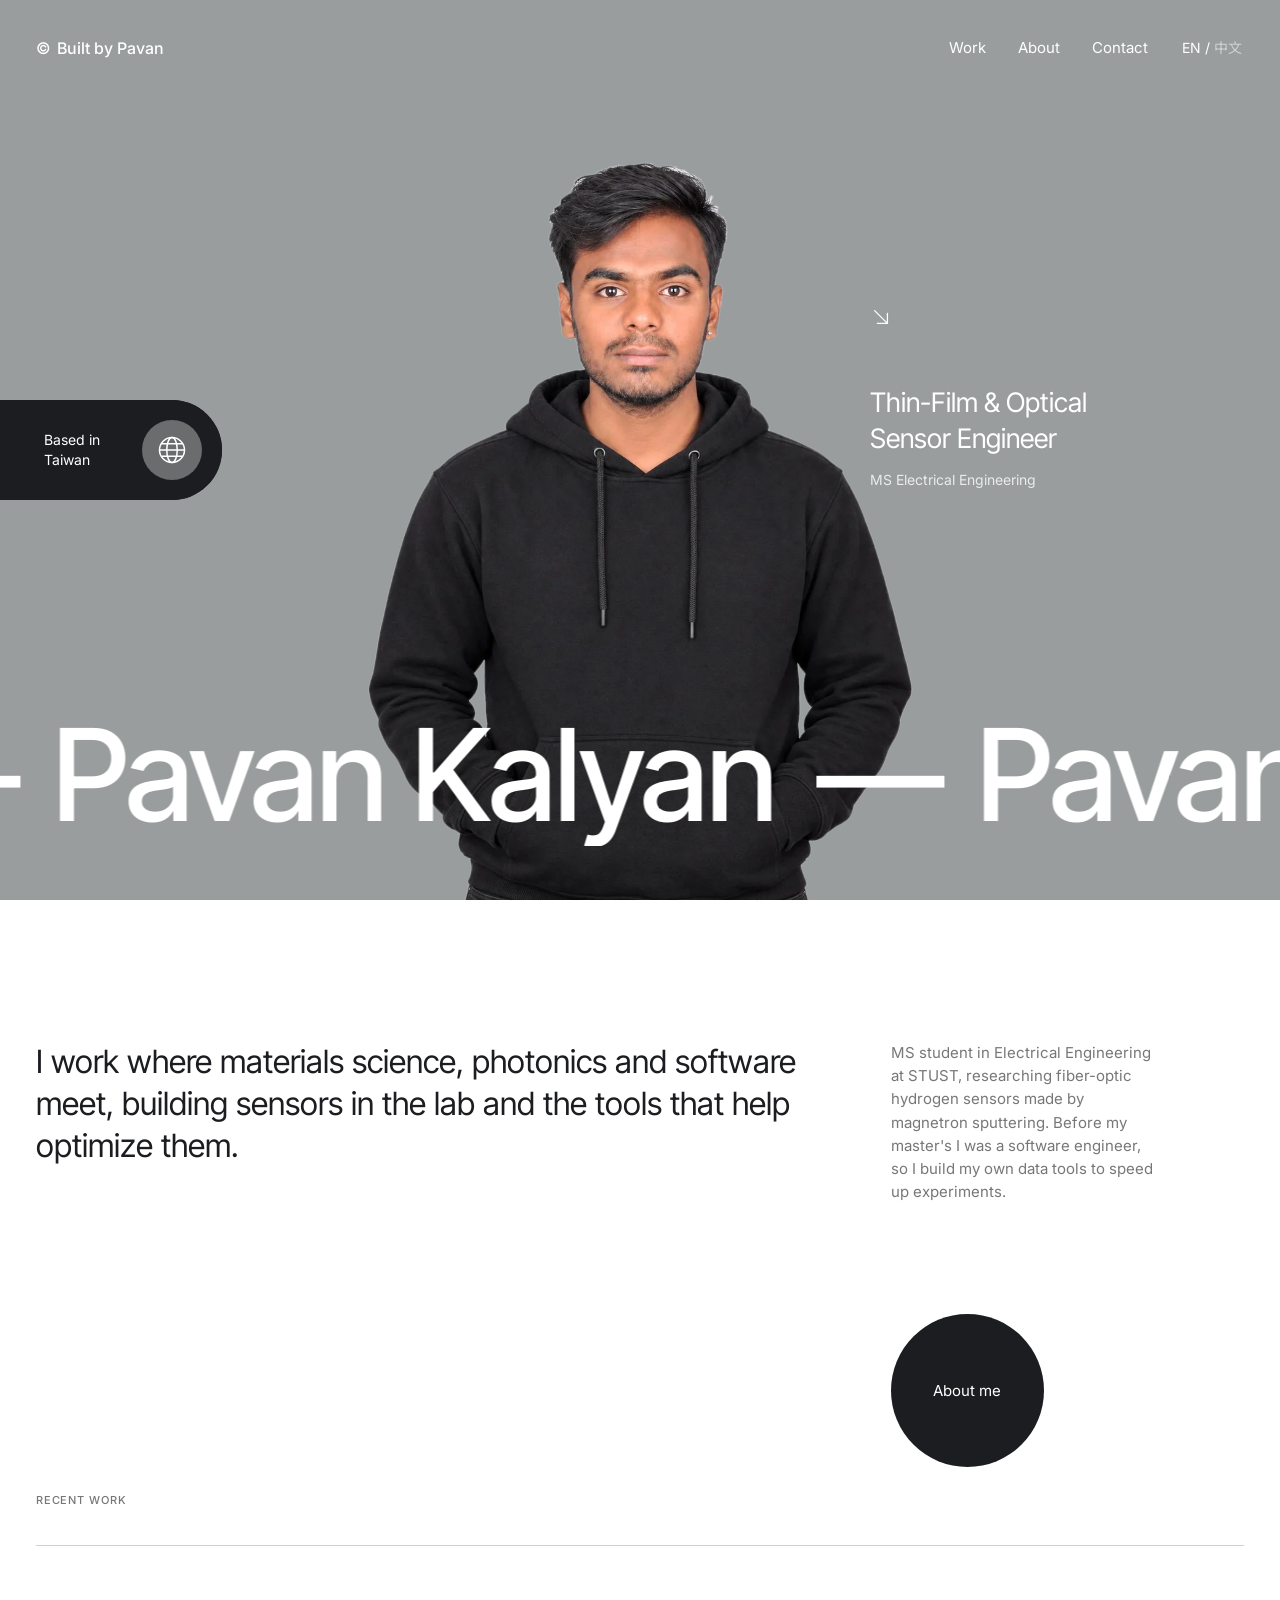
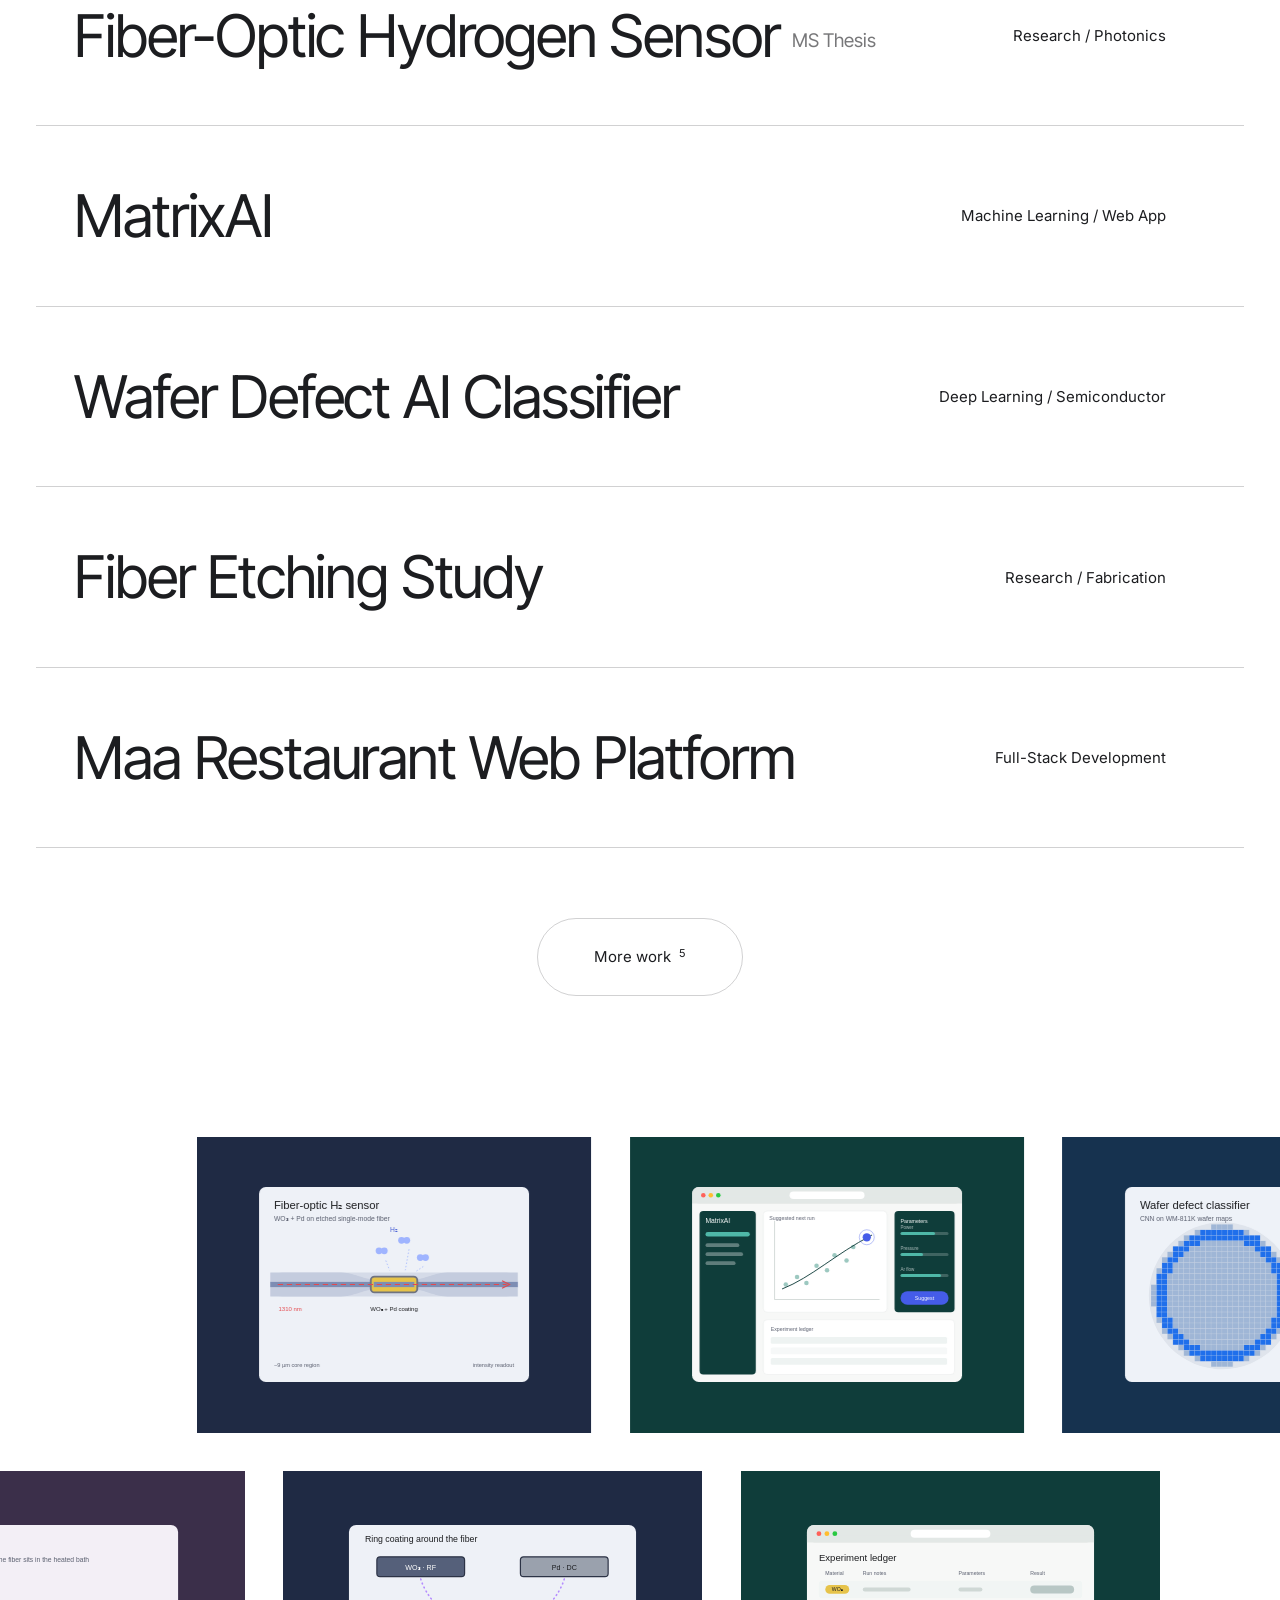
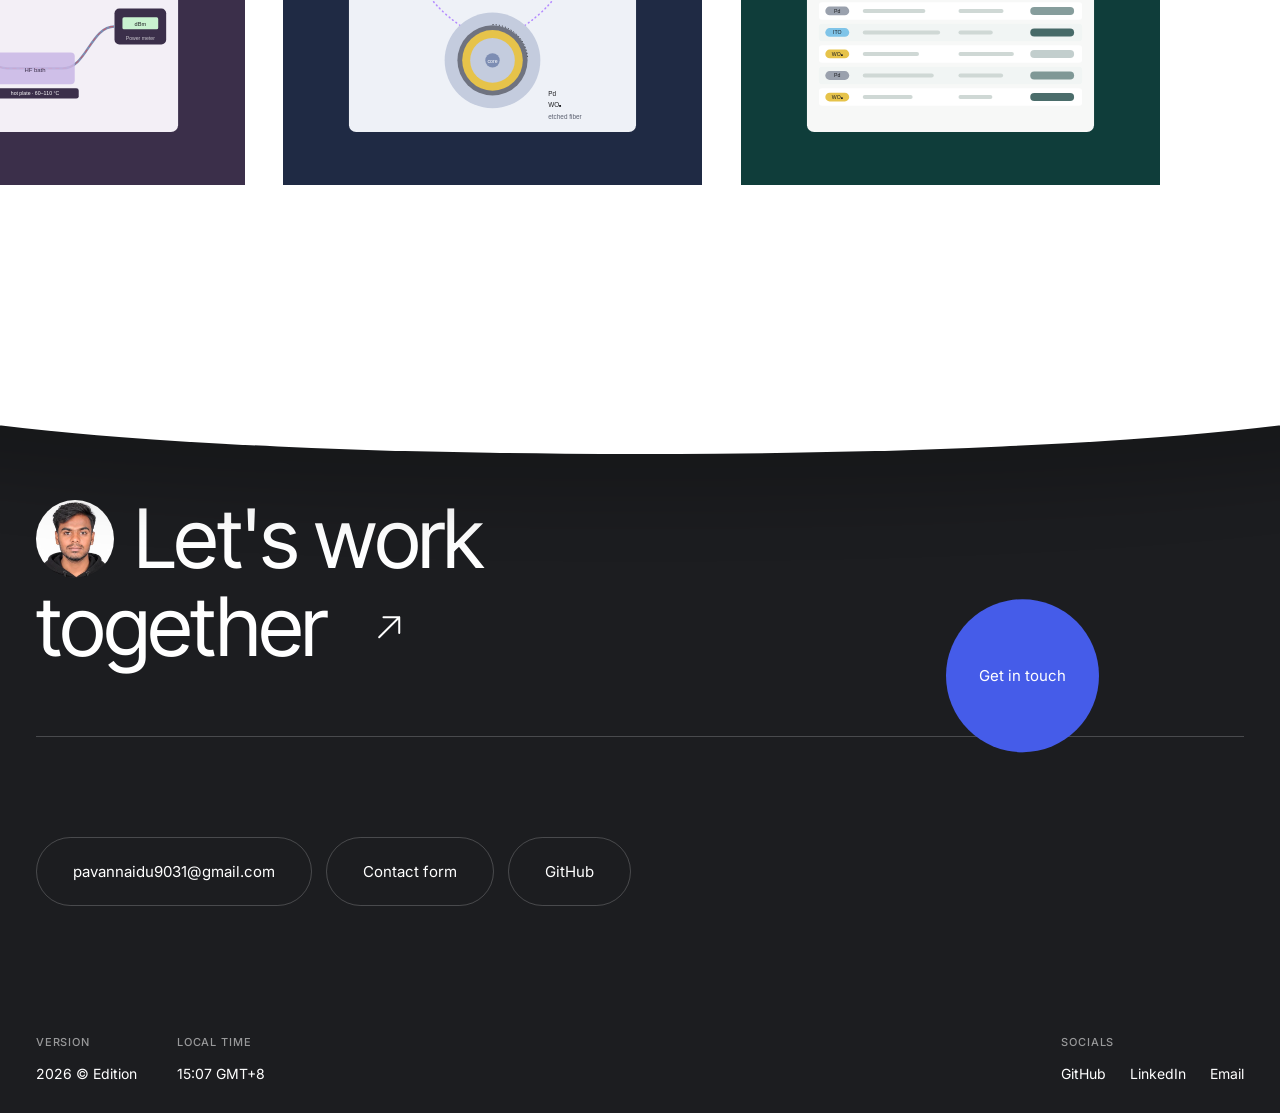
==== commit 6625e4b8: "Add Wafer Defect AI Classifier project Co-Authored-By: Claude Opus 5.5 <noreply@anthropic.com>" ====
--- a/index.html
+++ b/index.html
@@ -114,38 +114,50 @@
     <span class="card__meta"><span data-zh="機器學習／網頁應用">Machine Learning / Web App</span><span>2026</span></span>
   </a>
 </div>
-<div class="row reveal" data-group="research" data-index="2">
-  <a class="row__link" href="work/fiber-etching-study/" data-preview-index="2">
+<div class="row reveal" data-group="software" data-index="2">
+  <a class="row__link" href="work/wafer-defect-classifier/" data-preview-index="2">
+    <h3 class="row__title"><span data-zh="晶圓缺陷 AI 分類器">Wafer Defect AI Classifier</span></h3>
+    <p class="row__meta"><span data-zh="深度學習／半導體">Deep Learning / Semiconductor</span></p>
+    <p class="row__year">2026</p>
+  </a>
+  <a class="card" href="work/wafer-defect-classifier/">
+    <span class="card__image" style="background:#16324f"><img src="assets/img/projects/wafer-defect-classifier/cover.svg" alt="Wafer Defect AI Classifier" width="1200" height="900" loading="lazy"></span>
+    <span class="card__title"><span class="card__index">03</span><span data-zh="晶圓缺陷 AI 分類器">Wafer Defect AI Classifier</span></span>
+    <span class="card__meta"><span data-zh="深度學習／半導體">Deep Learning / Semiconductor</span><span>2026</span></span>
+  </a>
+</div>
+<div class="row reveal" data-group="research" data-index="3">
+  <a class="row__link" href="work/fiber-etching-study/" data-preview-index="3">
     <h3 class="row__title"><span data-zh="光纖蝕刻研究">Fiber Etching Study</span></h3>
     <p class="row__meta"><span data-zh="研究／製程">Research / Fabrication</span></p>
     <p class="row__year">2026</p>
   </a>
   <a class="card" href="work/fiber-etching-study/">
     <span class="card__image" style="background:#3b2f4a"><img src="assets/img/projects/fiber-etching-study/cover.svg" alt="Fiber Etching Study" width="1200" height="900" loading="lazy"></span>
-    <span class="card__title"><span class="card__index">03</span><span data-zh="光纖蝕刻研究">Fiber Etching Study</span></span>
+    <span class="card__title"><span class="card__index">04</span><span data-zh="光纖蝕刻研究">Fiber Etching Study</span></span>
     <span class="card__meta"><span data-zh="研究／製程">Research / Fabrication</span><span>2026</span></span>
   </a>
 </div>
-<div class="row reveal" data-group="software" data-index="3">
-  <a class="row__link" href="work/maa-restaurant-platform/" data-preview-index="3">
+<div class="row reveal" data-group="software" data-index="4">
+  <a class="row__link" href="work/maa-restaurant-platform/" data-preview-index="4">
     <h3 class="row__title"><span data-zh="Maa 餐廳網路平台">Maa Restaurant Web Platform</span></h3>
     <p class="row__meta"><span data-zh="全端開發">Full-Stack Development</span></p>
     <p class="row__year">2026</p>
   </a>
   <a class="card" href="work/maa-restaurant-platform/">
     <span class="card__image" style="background:#5a2a12"><img src="assets/img/projects/maa-restaurant-platform/cover.svg" alt="Maa Restaurant Web Platform" width="1200" height="900" loading="lazy"></span>
-    <span class="card__title"><span class="card__index">04</span><span data-zh="Maa 餐廳網路平台">Maa Restaurant Web Platform</span></span>
+    <span class="card__title"><span class="card__index">05</span><span data-zh="Maa 餐廳網路平台">Maa Restaurant Web Platform</span></span>
     <span class="card__meta"><span data-zh="全端開發">Full-Stack Development</span><span>2026</span></span>
   </a>
 </div></div>
-    <div class="recent__more reveal"><div class="magnetic"><a class="btn btn--outline" href="work/"><span class="btn__label"><span data-zh="更多作品">More work</span><sup>4</sup></span><span class="btn__fill" aria-hidden="true"></span></a></div></div>
+    <div class="recent__more reveal"><div class="magnetic"><a class="btn btn--outline" href="work/"><span class="btn__label"><span data-zh="更多作品">More work</span><sup>5</sup></span><span class="btn__fill" aria-hidden="true"></span></a></div></div>
   </div>
-  <div class="preview" aria-hidden="true" data-preview><div class="preview__slider" data-preview-slider><div class="preview__slide" style="background:#1f2a44"><img src="assets/img/projects/fiber-optic-hydrogen-sensor/cover.svg" alt="" width="400" height="300" loading="lazy"></div><div class="preview__slide" style="background:#0f3d3a"><img src="assets/img/projects/matrixai/cover.svg" alt="" width="400" height="300" loading="lazy"></div><div class="preview__slide" style="background:#3b2f4a"><img src="assets/img/projects/fiber-etching-study/cover.svg" alt="" width="400" height="300" loading="lazy"></div><div class="preview__slide" style="background:#5a2a12"><img src="assets/img/projects/maa-restaurant-platform/cover.svg" alt="" width="400" height="300" loading="lazy"></div></div></div>
+  <div class="preview" aria-hidden="true" data-preview><div class="preview__slider" data-preview-slider><div class="preview__slide" style="background:#1f2a44"><img src="assets/img/projects/fiber-optic-hydrogen-sensor/cover.svg" alt="" width="400" height="300" loading="lazy"></div><div class="preview__slide" style="background:#0f3d3a"><img src="assets/img/projects/matrixai/cover.svg" alt="" width="400" height="300" loading="lazy"></div><div class="preview__slide" style="background:#16324f"><img src="assets/img/projects/wafer-defect-classifier/cover.svg" alt="" width="400" height="300" loading="lazy"></div><div class="preview__slide" style="background:#3b2f4a"><img src="assets/img/projects/fiber-etching-study/cover.svg" alt="" width="400" height="300" loading="lazy"></div><div class="preview__slide" style="background:#5a2a12"><img src="assets/img/projects/maa-restaurant-platform/cover.svg" alt="" width="400" height="300" loading="lazy"></div></div></div>
 </section>
 
 <section class="gallery" aria-hidden="true">
-  <div class="gallery__row" data-slide="-1"><div class="gallery__tile" style="background:#1f2a44"><img src="assets/img/projects/fiber-optic-hydrogen-sensor/cover.svg" alt="" loading="lazy"></div><div class="gallery__tile" style="background:#0f3d3a"><img src="assets/img/projects/matrixai/cover.svg" alt="" loading="lazy"></div><div class="gallery__tile" style="background:#3b2f4a"><img src="assets/img/projects/fiber-etching-study/cover.svg" alt="" loading="lazy"></div><div class="gallery__tile" style="background:#5a2a12"><img src="assets/img/projects/maa-restaurant-platform/cover.svg" alt="" loading="lazy"></div></div>
-  <div class="gallery__row" data-slide="1"><div class="gallery__tile" style="background:#3b2f4a"><img src="assets/img/projects/fiber-etching-study/detail.svg" alt="" loading="lazy"></div><div class="gallery__tile" style="background:#5a2a12"><img src="assets/img/projects/maa-restaurant-platform/detail.svg" alt="" loading="lazy"></div><div class="gallery__tile" style="background:#1f2a44"><img src="assets/img/projects/fiber-optic-hydrogen-sensor/detail.svg" alt="" loading="lazy"></div><div class="gallery__tile" style="background:#0f3d3a"><img src="assets/img/projects/matrixai/detail.svg" alt="" loading="lazy"></div></div>
+  <div class="gallery__row" data-slide="-1"><div class="gallery__tile" style="background:#1f2a44"><img src="assets/img/projects/fiber-optic-hydrogen-sensor/cover.svg" alt="" loading="lazy"></div><div class="gallery__tile" style="background:#0f3d3a"><img src="assets/img/projects/matrixai/cover.svg" alt="" loading="lazy"></div><div class="gallery__tile" style="background:#16324f"><img src="assets/img/projects/wafer-defect-classifier/cover.svg" alt="" loading="lazy"></div><div class="gallery__tile" style="background:#3b2f4a"><img src="assets/img/projects/fiber-etching-study/cover.svg" alt="" loading="lazy"></div><div class="gallery__tile" style="background:#5a2a12"><img src="assets/img/projects/maa-restaurant-platform/cover.svg" alt="" loading="lazy"></div></div>
+  <div class="gallery__row" data-slide="1"><div class="gallery__tile" style="background:#16324f"><img src="assets/img/projects/wafer-defect-classifier/detail.svg" alt="" loading="lazy"></div><div class="gallery__tile" style="background:#3b2f4a"><img src="assets/img/projects/fiber-etching-study/detail.svg" alt="" loading="lazy"></div><div class="gallery__tile" style="background:#1f2a44"><img src="assets/img/projects/fiber-optic-hydrogen-sensor/detail.svg" alt="" loading="lazy"></div><div class="gallery__tile" style="background:#0f3d3a"><img src="assets/img/projects/matrixai/detail.svg" alt="" loading="lazy"></div></div>
 </section>
 
 </main>
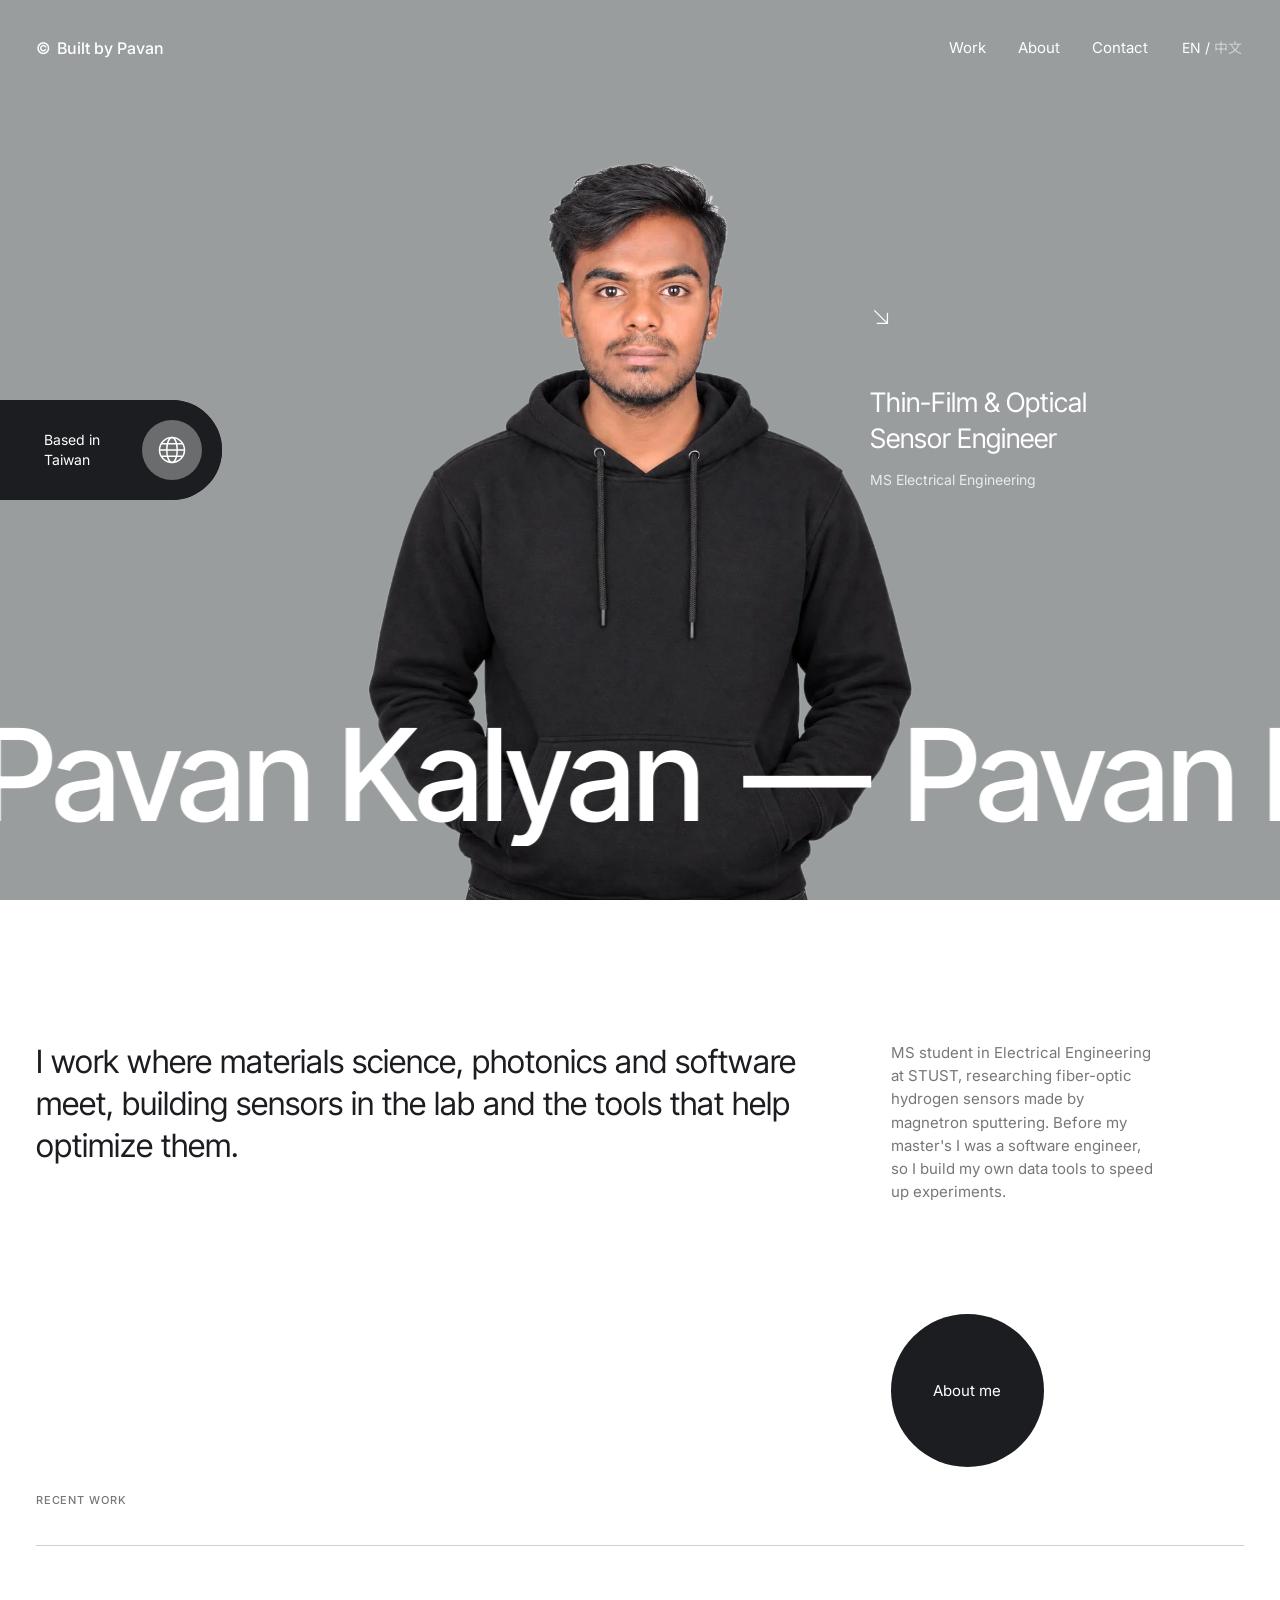
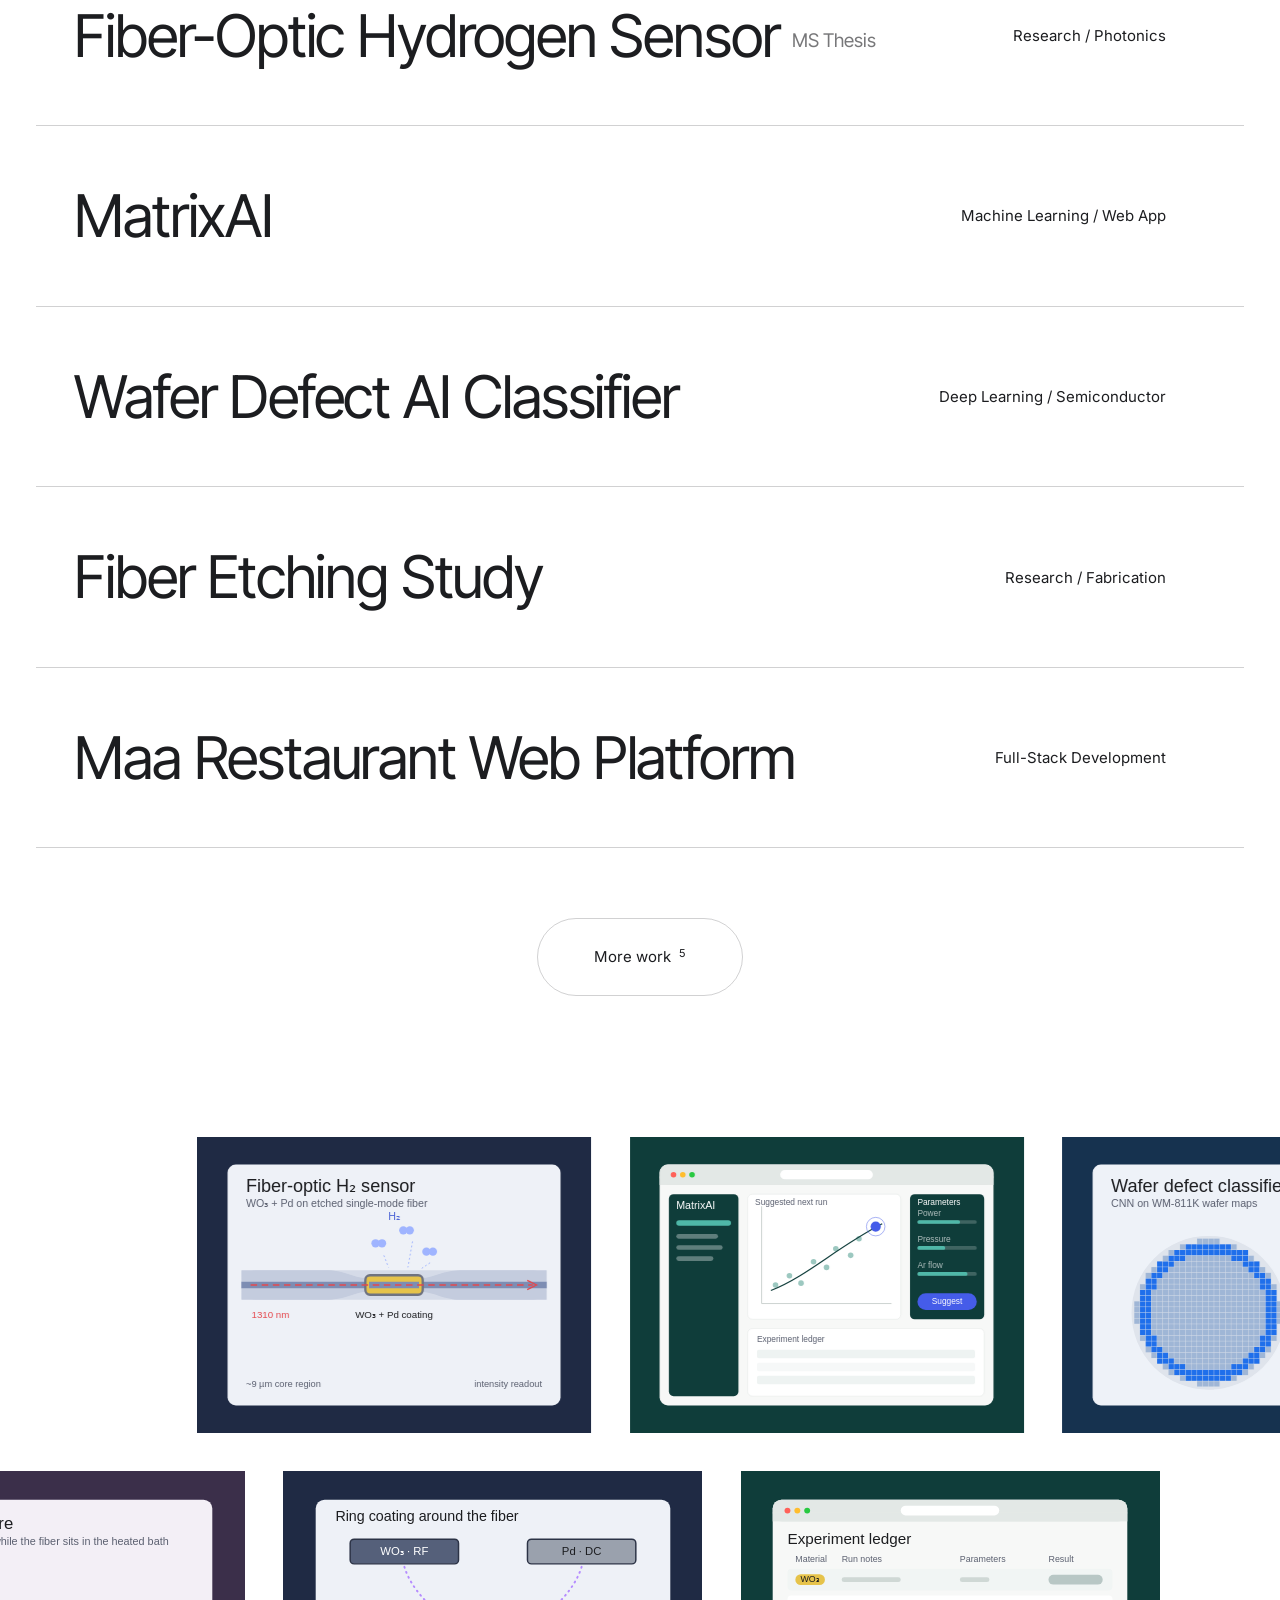
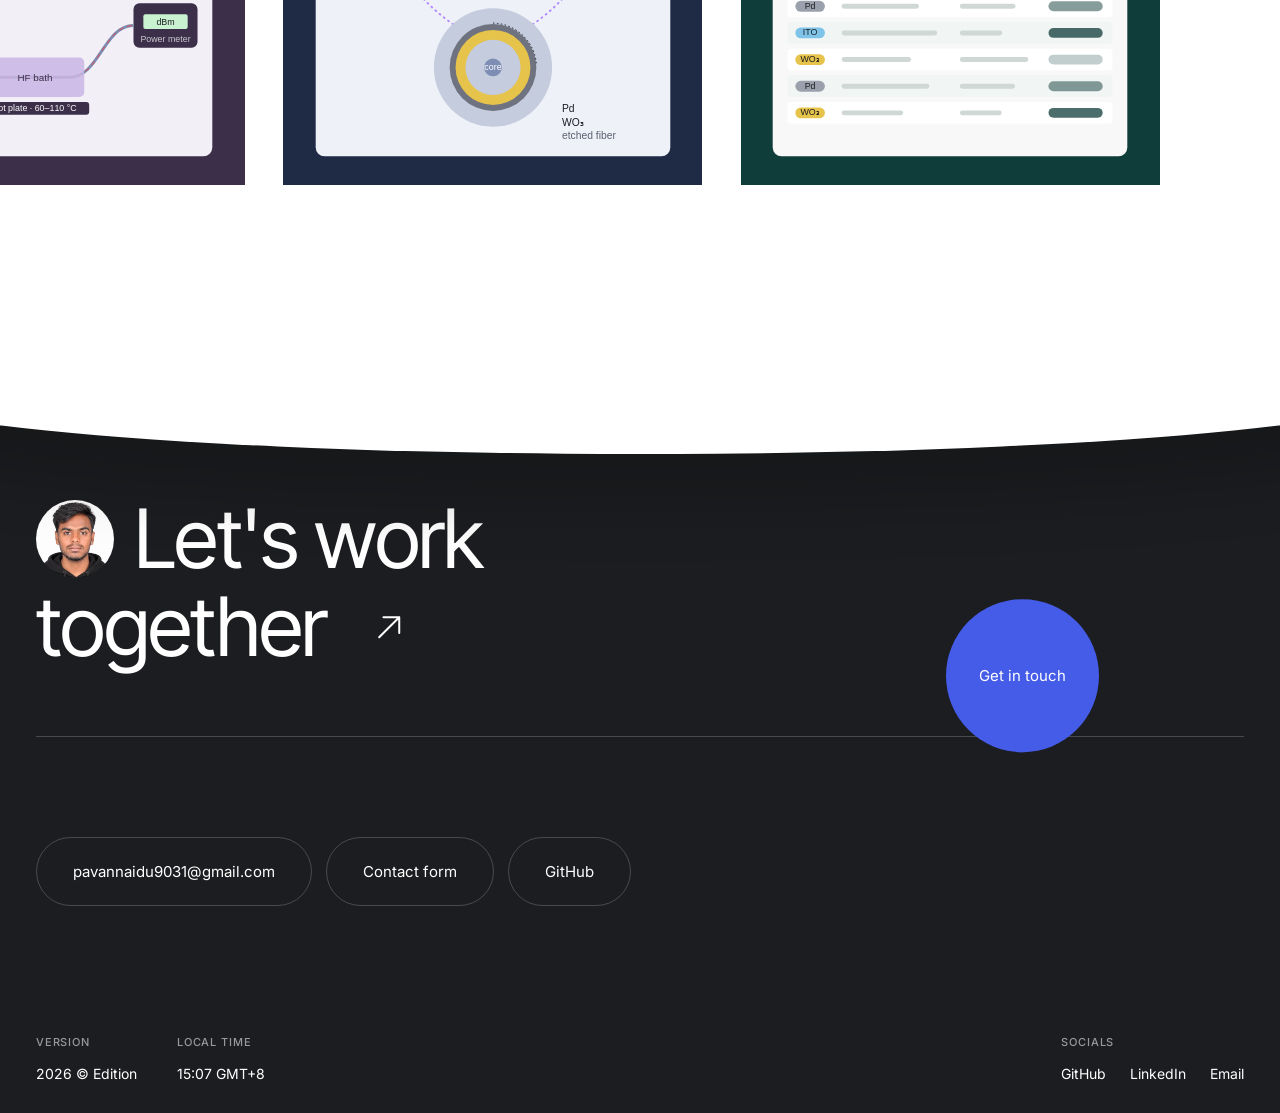
==== commit e6cf41bd: "Make project images larger and their text readable Co-Authored-By: Claude Opus 5.5 <noreply@anthropi" ====
--- a/index.html
+++ b/index.html
@@ -26,9 +26,9 @@
 <link rel="preconnect" href="https://fonts.googleapis.com">
 <link rel="preconnect" href="https://fonts.gstatic.com" crossorigin>
 <link rel="stylesheet" href="https://fonts.googleapis.com/css2?family=Inter:wght@400;500&family=Inter+Tight:wght@400;500&family=Noto+Sans+TC:wght@400;500&display=swap">
-<link rel="stylesheet" href="assets/css/style.css?v=1">
+<link rel="stylesheet" href="assets/css/style.css?v=2">
 <script>(function(d){d.classList.add("js");try{if(localStorage.getItem("lang")==="zh")d.lang="zh-Hant";if(!sessionStorage.getItem("seen-hello")&&!matchMedia("(prefers-reduced-motion: reduce)").matches)d.classList.add("hello")}catch(e){}})(document.documentElement)</script>
-<script src="assets/js/main.js?v=1" defer></script>
+<script src="assets/js/main.js?v=2" defer></script>
 </head>
 <body>
 <div class="preloader" aria-hidden="true" data-preloader><p class="preloader__word"><span class="preloader__dot"></span><span data-preloader-word>Hello</span></p><svg class="preloader__curve" viewBox="0 0 1000 300" preserveAspectRatio="none"><path d="M0 0 Q500 300 1000 0 Z"/></svg></div>
--- a/assets/css/style.css
+++ b/assets/css/style.css
@@ -106,7 +106,7 @@
 .preview[data-on] { transform: scale(1); }
 .preview__slider { height: 100%; transition: transform 0.5s var(--ease); }
 .preview__slide { height: 100%; display: flex; align-items: center; justify-content: center; }
-.preview__slide img { width: 82%; height: auto; }
+.preview__slide img { width: 96%; height: auto; }
 
 /* ---------- buttons ---------- */
 .magnetic { display: inline-block; }
@@ -316,7 +316,7 @@
 .gallery__tile {
   flex: 1 0 22%; aspect-ratio: 4 / 3; display: flex; align-items: center; justify-content: center;
 }
-.gallery__tile img { width: 76%; height: auto; }
+.gallery__tile img { width: 94%; height: auto; }
 
 /* ---------- footer ---------- */
 .footer { position: relative; overflow: hidden; background: var(--dark); color: var(--white); }
@@ -399,7 +399,7 @@
 .card__image {
   display: flex; align-items: center; justify-content: center; aspect-ratio: 4 / 3; overflow: hidden;
 }
-.card__image img { width: 78%; height: auto; transition: transform 0.6s var(--ease); }
+.card__image img { width: 94%; height: auto; transition: transform 0.6s var(--ease); }
 .card:hover .card__image img { transform: scale(1.04); }
 .card__title {
   display: flex; align-items: baseline; gap: 14px; padding: 26px 0 16px; border-bottom: 1px solid var(--line-light);
@@ -421,7 +421,7 @@
   max-width: 1280px; margin: 0 auto; aspect-ratio: 16 / 9;
   display: flex; align-items: center; justify-content: center; overflow: hidden;
 }
-.project__cover img, .project__detail img { width: min(70%, 820px); height: auto; }
+.project__cover img, .project__detail img { width: min(80%, 960px); height: auto; }
 .project__body {
   max-width: 1280px; margin: 0 auto; padding: clamp(64px, 8vw, 130px) var(--page-x);
   display: grid; grid-template-columns: 1fr 2.2fr; gap: 40px;
@@ -447,7 +447,7 @@
 }
 .next:hover .next__title { transform: translateY(-6px); }
 .next__image { width: min(420px, 80%); aspect-ratio: 4 / 3; display: flex; align-items: center; justify-content: center; margin-top: 20px; }
-.next__image img { width: 78%; }
+.next__image img { width: 94%; }
 
 /* about */
 .about { max-width: 1280px; margin: 0 auto; padding: 0 var(--page-x) var(--section-y); }
@@ -568,7 +568,7 @@
 
   .meta { grid-template-columns: 1fr 1fr; }
   .project__cover, .project__detail { aspect-ratio: 4 / 3; }
-  .project__cover img, .project__detail img { width: 86%; }
+  .project__cover img, .project__detail img { width: 96%; }
   .project__body { grid-template-columns: 1fr; gap: 24px; }
   .about__grid { grid-template-columns: 1fr; }
   .about__globe { right: 6%; }
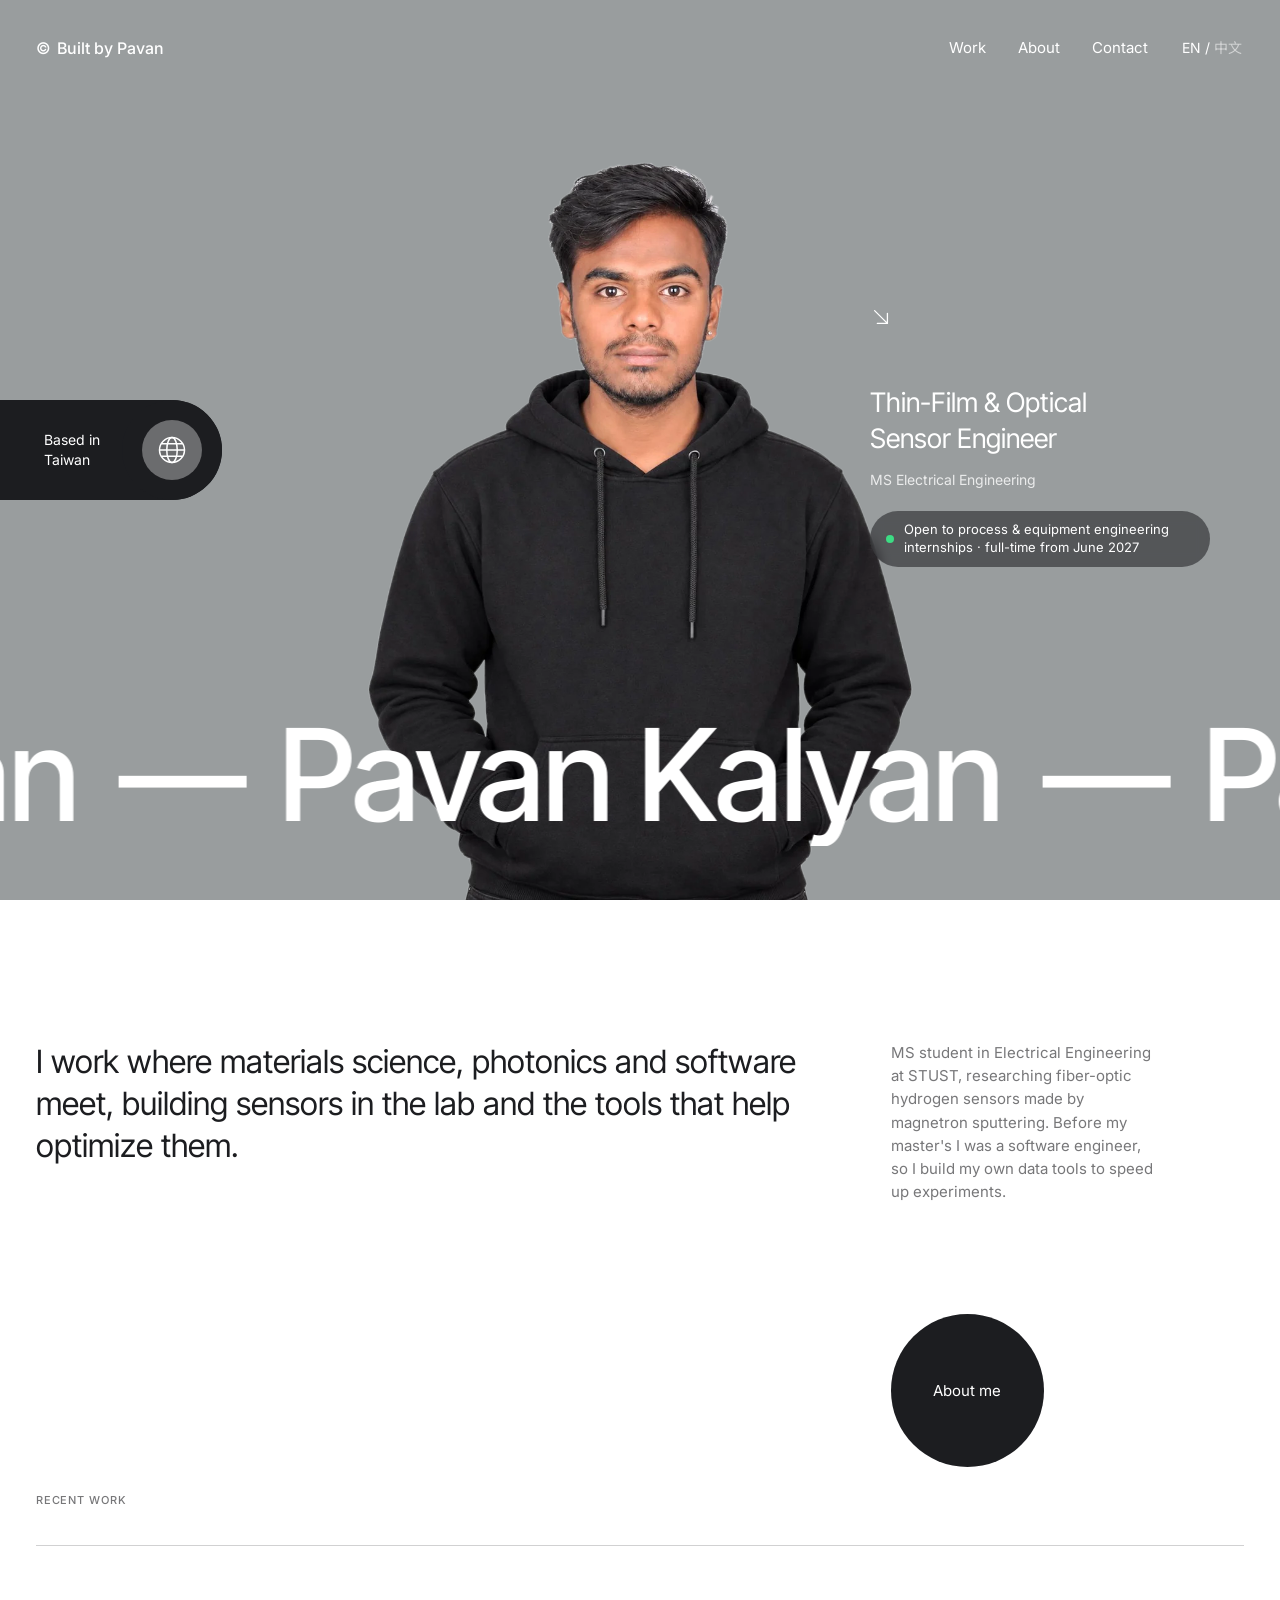
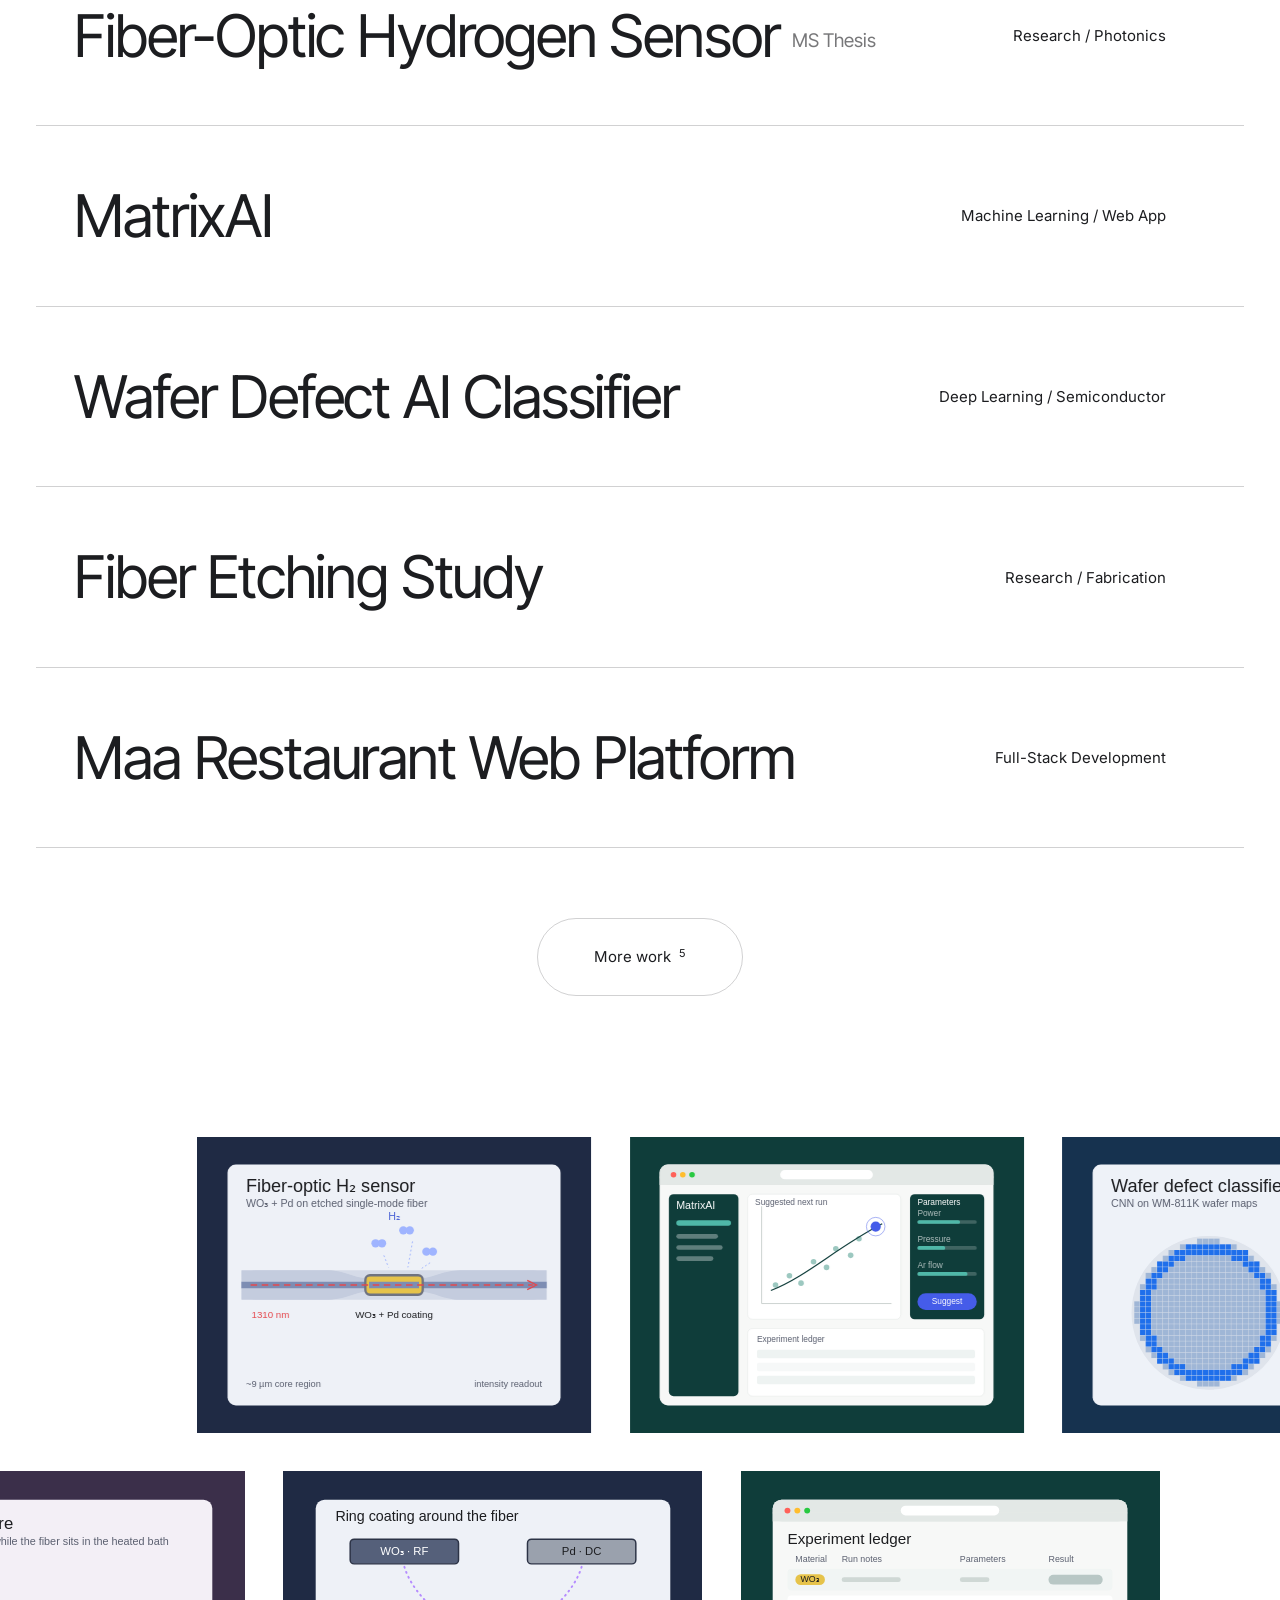
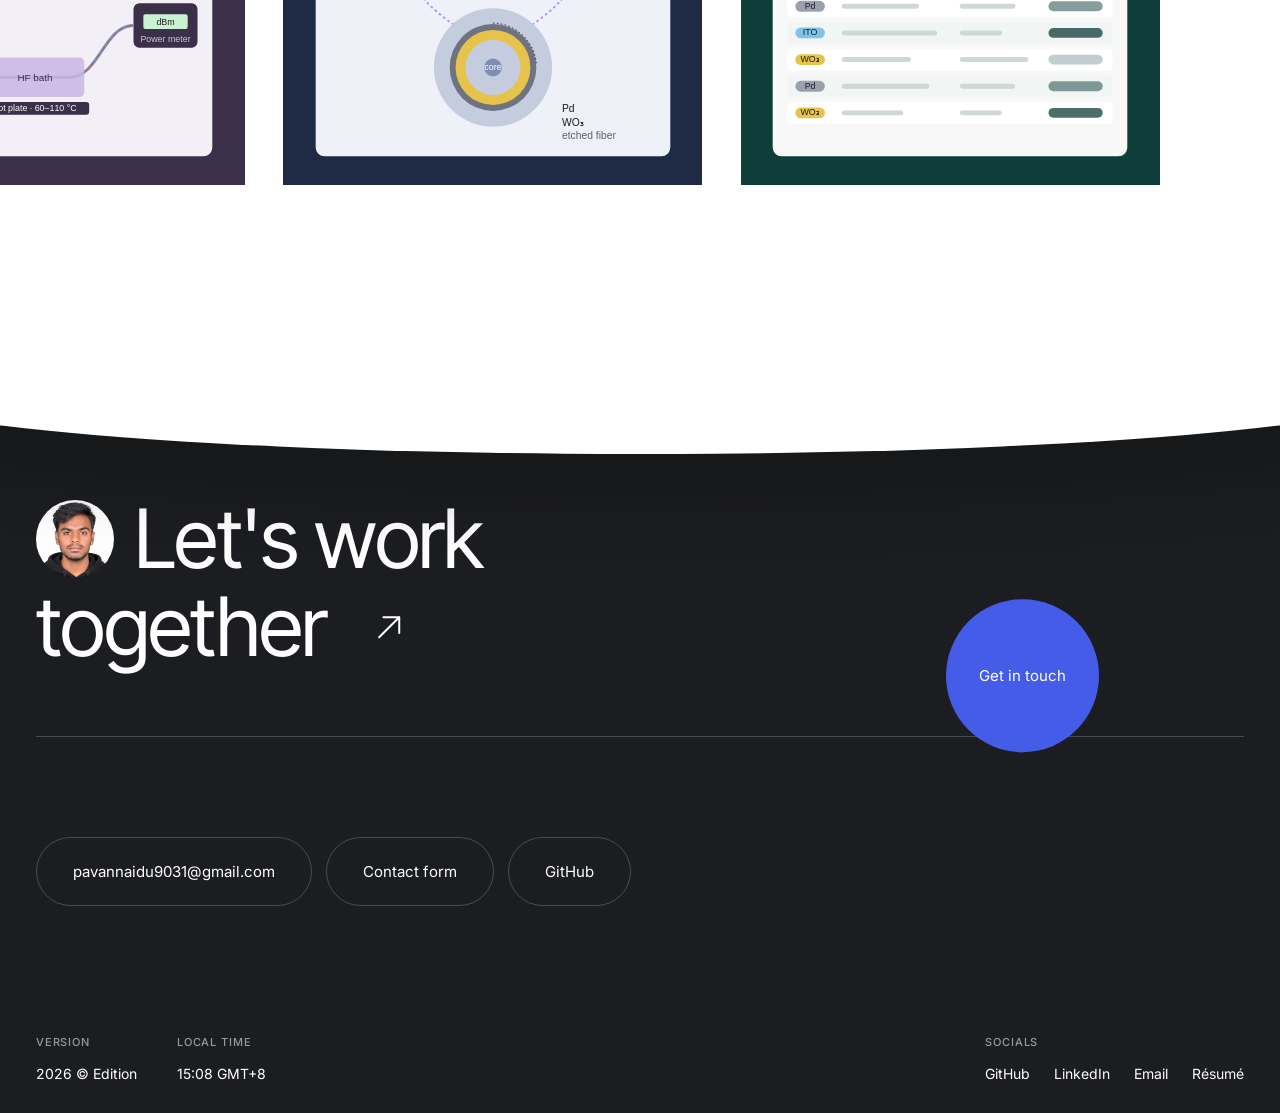
==== commit 59b233ea: "Add open-to-work badge, numbers, coursework, résumé links, copy email Co-Authored-By: Claude Opus 5." ====
--- a/index.html
+++ b/index.html
@@ -26,9 +26,9 @@
 <link rel="preconnect" href="https://fonts.googleapis.com">
 <link rel="preconnect" href="https://fonts.gstatic.com" crossorigin>
 <link rel="stylesheet" href="https://fonts.googleapis.com/css2?family=Inter:wght@400;500&family=Inter+Tight:wght@400;500&family=Noto+Sans+TC:wght@400;500&display=swap">
-<link rel="stylesheet" href="assets/css/style.css?v=2">
+<link rel="stylesheet" href="assets/css/style.css?v=3">
 <script>(function(d){d.classList.add("js");try{if(localStorage.getItem("lang")==="zh")d.lang="zh-Hant";if(!sessionStorage.getItem("seen-hello")&&!matchMedia("(prefers-reduced-motion: reduce)").matches)d.classList.add("hello")}catch(e){}})(document.documentElement)</script>
-<script src="assets/js/main.js?v=2" defer></script>
+<script src="assets/js/main.js?v=3" defer></script>
 </head>
 <body>
 <div class="preloader" aria-hidden="true" data-preloader><p class="preloader__word"><span class="preloader__dot"></span><span data-preloader-word>Hello</span></p><svg class="preloader__curve" viewBox="0 0 1000 300" preserveAspectRatio="none"><path d="M0 0 Q500 300 1000 0 Z"/></svg></div>
@@ -56,7 +56,7 @@
     </ul>
     <div class="menu__foot">
       <p class="label"><span data-zh="社群">Socials</span></p>
-      <ul class="menu__socials"><li><a href="https://github.com/Pavannaidu9031" target="_blank" rel="noopener noreferrer">GitHub</a></li><li><a href="https://www.linkedin.com/in/pavankalyan9031" target="_blank" rel="noopener noreferrer">LinkedIn</a></li><li><a href="mailto:pavannaidu9031@gmail.com">Email</a></li></ul>
+      <ul class="menu__socials"><li><a href="https://github.com/Pavannaidu9031" target="_blank" rel="noopener noreferrer">GitHub</a></li><li><a href="https://www.linkedin.com/in/pavankalyan9031" target="_blank" rel="noopener noreferrer">LinkedIn</a></li><li><a href="mailto:pavannaidu9031@gmail.com">Email</a></li><li><a href="assets/Pavan-Kalyan-Resume.pdf" download><span data-zh="履歷">Résumé</span></a></li></ul>
     </div>
   </div>
 </aside>
@@ -72,7 +72,9 @@
   <div class="hero__role">
     <span class="hero__arrow"><svg viewBox="0 0 24 24" fill="none" stroke="currentColor" stroke-width="1.4" aria-hidden="true"><path d="M5 5l14 14M19 8v11H8" stroke-linecap="round" stroke-linejoin="round"/></svg></span>
     <p class="hero__roleText"><span class="hero__roleLine" data-zh="薄膜與光學">Thin-Film &amp; Optical</span><span class="hero__roleLine" data-zh="感測器工程師">Sensor Engineer</span><span class="hero__degree"><span data-zh="電機工程碩士">MS Electrical Engineering</span></span></p>
+    <p class="open open--hero"><span class="open__dot" aria-hidden="true"></span><span data-zh="尋找製程與設備工程實習・2027 年 6 月起可全職">Open to process &amp; equipment engineering internships · full-time from June 2027</span></p>
   </div>
+  <p class="open open--hero open--heroMobile"><span class="open__dot" aria-hidden="true"></span><span data-zh="尋找製程與設備工程實習・2027 年 6 月起可全職">Open to process &amp; equipment engineering internships · full-time from June 2027</span></p>
   <div class="hero__name" aria-hidden="true"><div class="marquee" data-marquee><div class="marquee__copy"><span class="hero__unit">Pavan Kalyan<span class="hero__dash"> — </span></span><span class="hero__unit">Pavan Kalyan<span class="hero__dash"> — </span></span><span class="hero__unit">Pavan Kalyan<span class="hero__dash"> — </span></span><span class="hero__unit">Pavan Kalyan<span class="hero__dash"> — </span></span></div><div class="marquee__copy"><span class="hero__unit">Pavan Kalyan<span class="hero__dash"> — </span></span><span class="hero__unit">Pavan Kalyan<span class="hero__dash"> — </span></span><span class="hero__unit">Pavan Kalyan<span class="hero__dash"> — </span></span><span class="hero__unit">Pavan Kalyan<span class="hero__dash"> — </span></span></div></div></div>
 </section>
 
@@ -176,7 +178,7 @@
         <div><span class="label"><span data-zh="版本">Version</span></span><p>2026 © <span data-zh="版">Edition</span></p></div>
         <div><span class="label"><span data-zh="當地時間">Local time</span></span><p><time data-clock>--:--</time> GMT+8</p></div>
       </div>
-      <div class="footer__socials"><span class="label"><span data-zh="社群">Socials</span></span><ul><li><div class="magnetic"><a href="https://github.com/Pavannaidu9031" target="_blank" rel="noopener noreferrer">GitHub</a></div></li><li><div class="magnetic"><a href="https://www.linkedin.com/in/pavankalyan9031" target="_blank" rel="noopener noreferrer">LinkedIn</a></div></li><li><div class="magnetic"><a href="mailto:pavannaidu9031@gmail.com">Email</a></div></li></ul></div>
+      <div class="footer__socials"><span class="label"><span data-zh="社群">Socials</span></span><ul><li><div class="magnetic"><a href="https://github.com/Pavannaidu9031" target="_blank" rel="noopener noreferrer">GitHub</a></div></li><li><div class="magnetic"><a href="https://www.linkedin.com/in/pavankalyan9031" target="_blank" rel="noopener noreferrer">LinkedIn</a></div></li><li><div class="magnetic"><a href="mailto:pavannaidu9031@gmail.com">Email</a></div></li><li><div class="magnetic"><a href="assets/Pavan-Kalyan-Resume.pdf" download><span data-zh="履歷">Résumé</span></a></div></li></ul></div>
     </div>
   </div>
 </footer>
--- a/assets/css/style.css
+++ b/assets/css/style.css
@@ -476,10 +476,11 @@
   display: grid; grid-template-columns: repeat(3, minmax(0, 1fr)); gap: clamp(28px, 4vw, 70px);
 }
 .cv .label { margin-bottom: 18px; }
-.tl__item { display: flex; justify-content: space-between; gap: 18px; padding: 20px 0; border-top: 1px solid var(--line-light); }
+.tl__item { display: flex; flex-direction: column-reverse; gap: 6px; padding: 20px 0; border-top: 1px solid var(--line-light); }
 .tl__what { font-size: 18px; font-weight: 500; line-height: 1.35; }
 .tl__where { color: var(--muted); margin-top: 4px; font-size: 15px; }
-.tl__when { color: var(--muted); font-size: 14px; white-space: nowrap; }
+.tl__when { color: var(--muted); font-size: 13px; }
+.tl__when:empty { display: none; }
 
 /* contact */
 .contact { max-width: 1280px; margin: 0 auto; padding: calc(var(--header-h) + clamp(50px, 8vw, 120px)) var(--page-x) var(--section-y); }
@@ -597,3 +598,48 @@
   .js .reveal { opacity: 1; transform: none; }
   .mask > span { transform: none; }
 }
+
+/* ---------- open-to-work badge ---------- */
+.open {
+  display: inline-flex; align-items: center; gap: 10px;
+  margin-top: 22px; padding: 10px 16px; border-radius: 999px;
+  font-size: 13px; line-height: 1.35; max-width: 340px;
+}
+.open__dot {
+  flex-shrink: 0; width: 8px; height: 8px; border-radius: 50%; background: #3ddc84;
+  box-shadow: 0 0 0 0 rgba(61, 220, 132, 0.6); animation: pulse 2.4s infinite;
+}
+@keyframes pulse { 70% { box-shadow: 0 0 0 8px rgba(61, 220, 132, 0); } 100% { box-shadow: 0 0 0 0 rgba(61, 220, 132, 0); } }
+.open--hero { background: rgba(28, 29, 32, 0.55); color: var(--white); backdrop-filter: blur(6px); }
+.open--contact { background: var(--offwhite); margin-top: 36px; }
+
+/* ---------- about: numbers + coursework ---------- */
+.stats { max-width: 1280px; margin: 0 auto; padding: 0 var(--page-x) var(--section-y); }
+.stats .label { margin-bottom: 26px; }
+.stats__grid { display: grid; grid-template-columns: repeat(4, minmax(0, 1fr)); gap: clamp(20px, 3vw, 48px); }
+.stat { border-top: 1px solid var(--line-light); padding-top: 22px; display: flex; flex-direction: column; gap: 10px; }
+.stat__value { font-family: var(--font-display); font-size: clamp(34px, 3.6vw, 58px); line-height: 1.05; letter-spacing: -0.02em; white-space: nowrap; }
+.stat__label { color: var(--muted); font-size: 15px; max-width: 24ch; }
+html[lang="zh-Hant"] .stat__label { max-width: 16em; }
+.tl__notes { margin-top: 10px; font-size: 14px; color: var(--muted); line-height: 1.5; }
+
+/* ---------- contact: copy email ---------- */
+.copy {
+  margin-left: 8px; padding: 3px 12px; border: 1px solid var(--line-light); border-radius: 999px;
+  font-size: 12px; vertical-align: 1px; transition: background 0.3s, color 0.3s;
+}
+.copy:hover, .copy[data-done] { background: var(--dark); color: var(--white); border-color: var(--dark); }
+
+@media (max-width: 1100px) {
+  .stats__grid { grid-template-columns: repeat(2, minmax(0, 1fr)); }
+}
+.open--heroMobile { display: none; }
+@media (max-width: 860px) {
+  .hero__role .open--hero { display: none; }
+  .open--heroMobile {
+    display: inline-flex; position: absolute; z-index: 4; margin: 0;
+    left: var(--page-x); right: calc(var(--page-x) + 80px); max-width: none;
+    bottom: calc(clamp(24px, 6vh, 64px) + var(--fs-hero-name) * 1.2 + 8px);
+    font-size: 12px; padding: 8px 14px;
+  }
+}
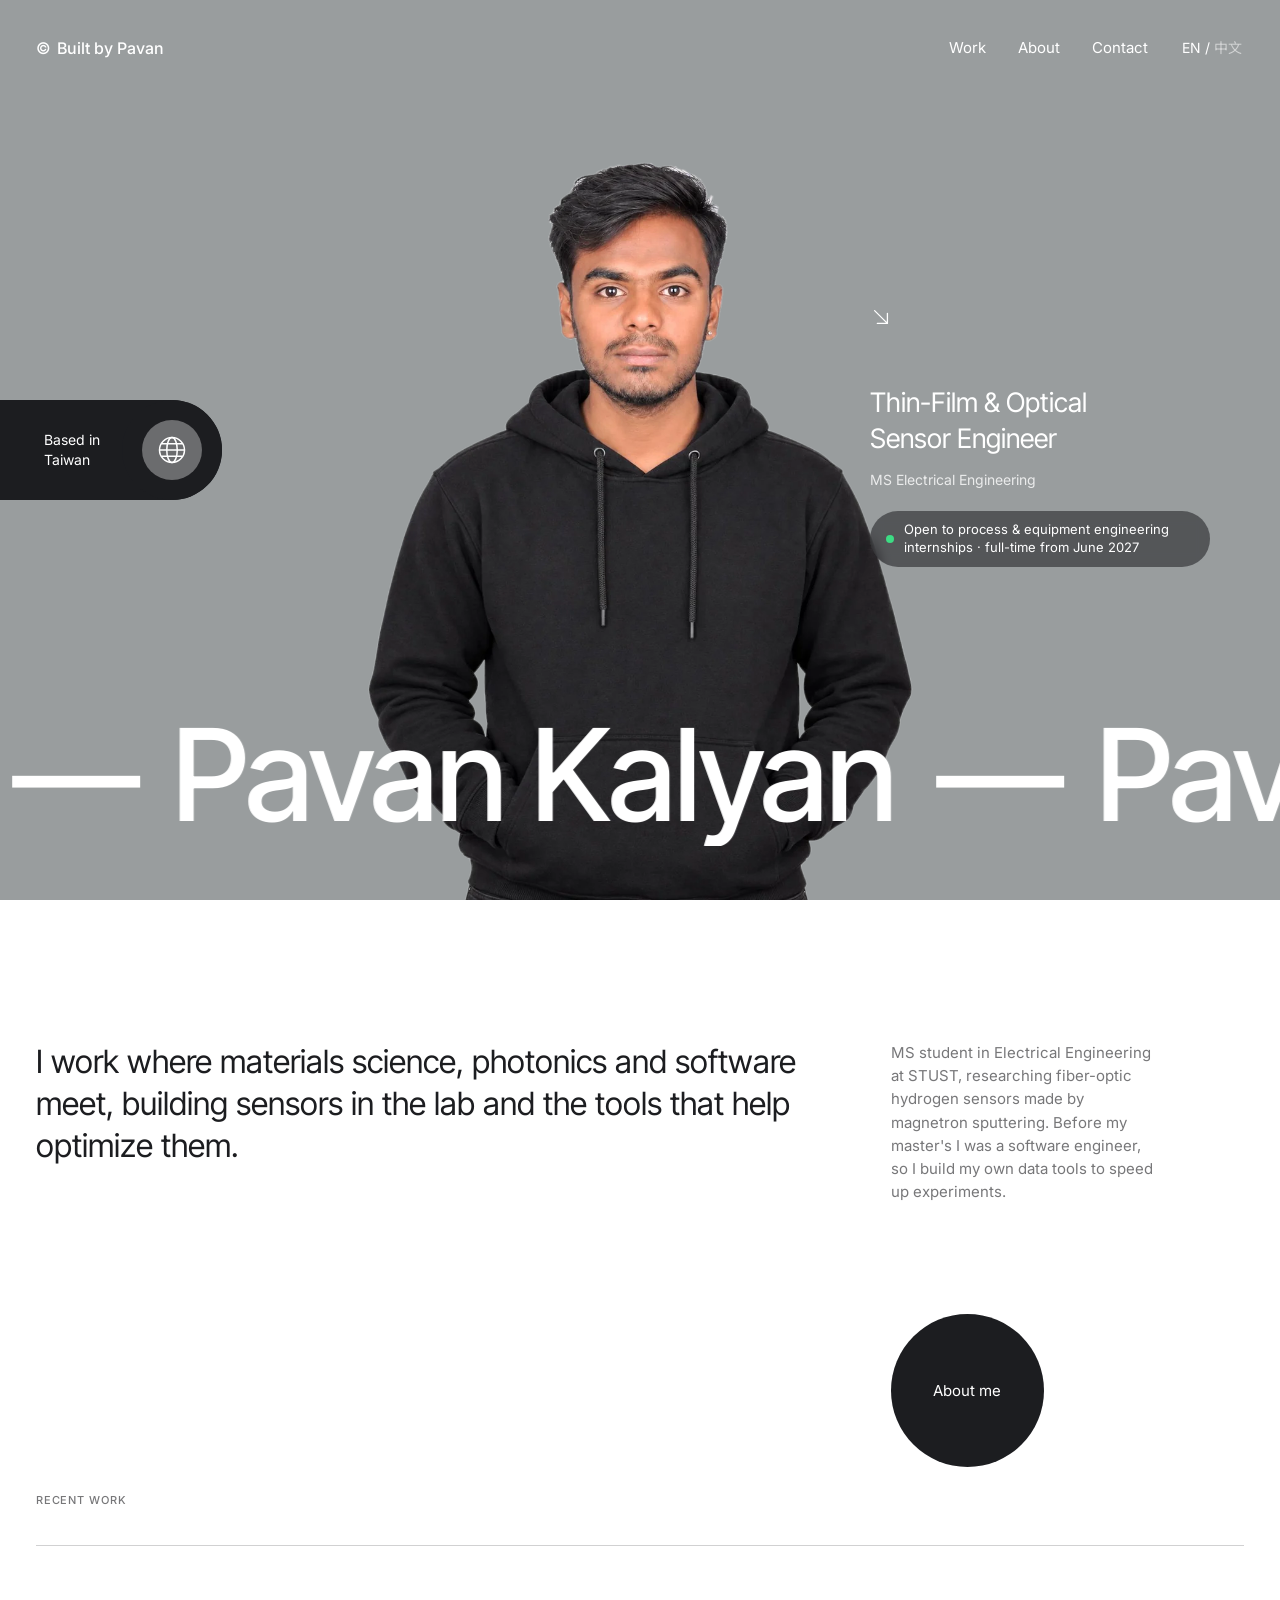
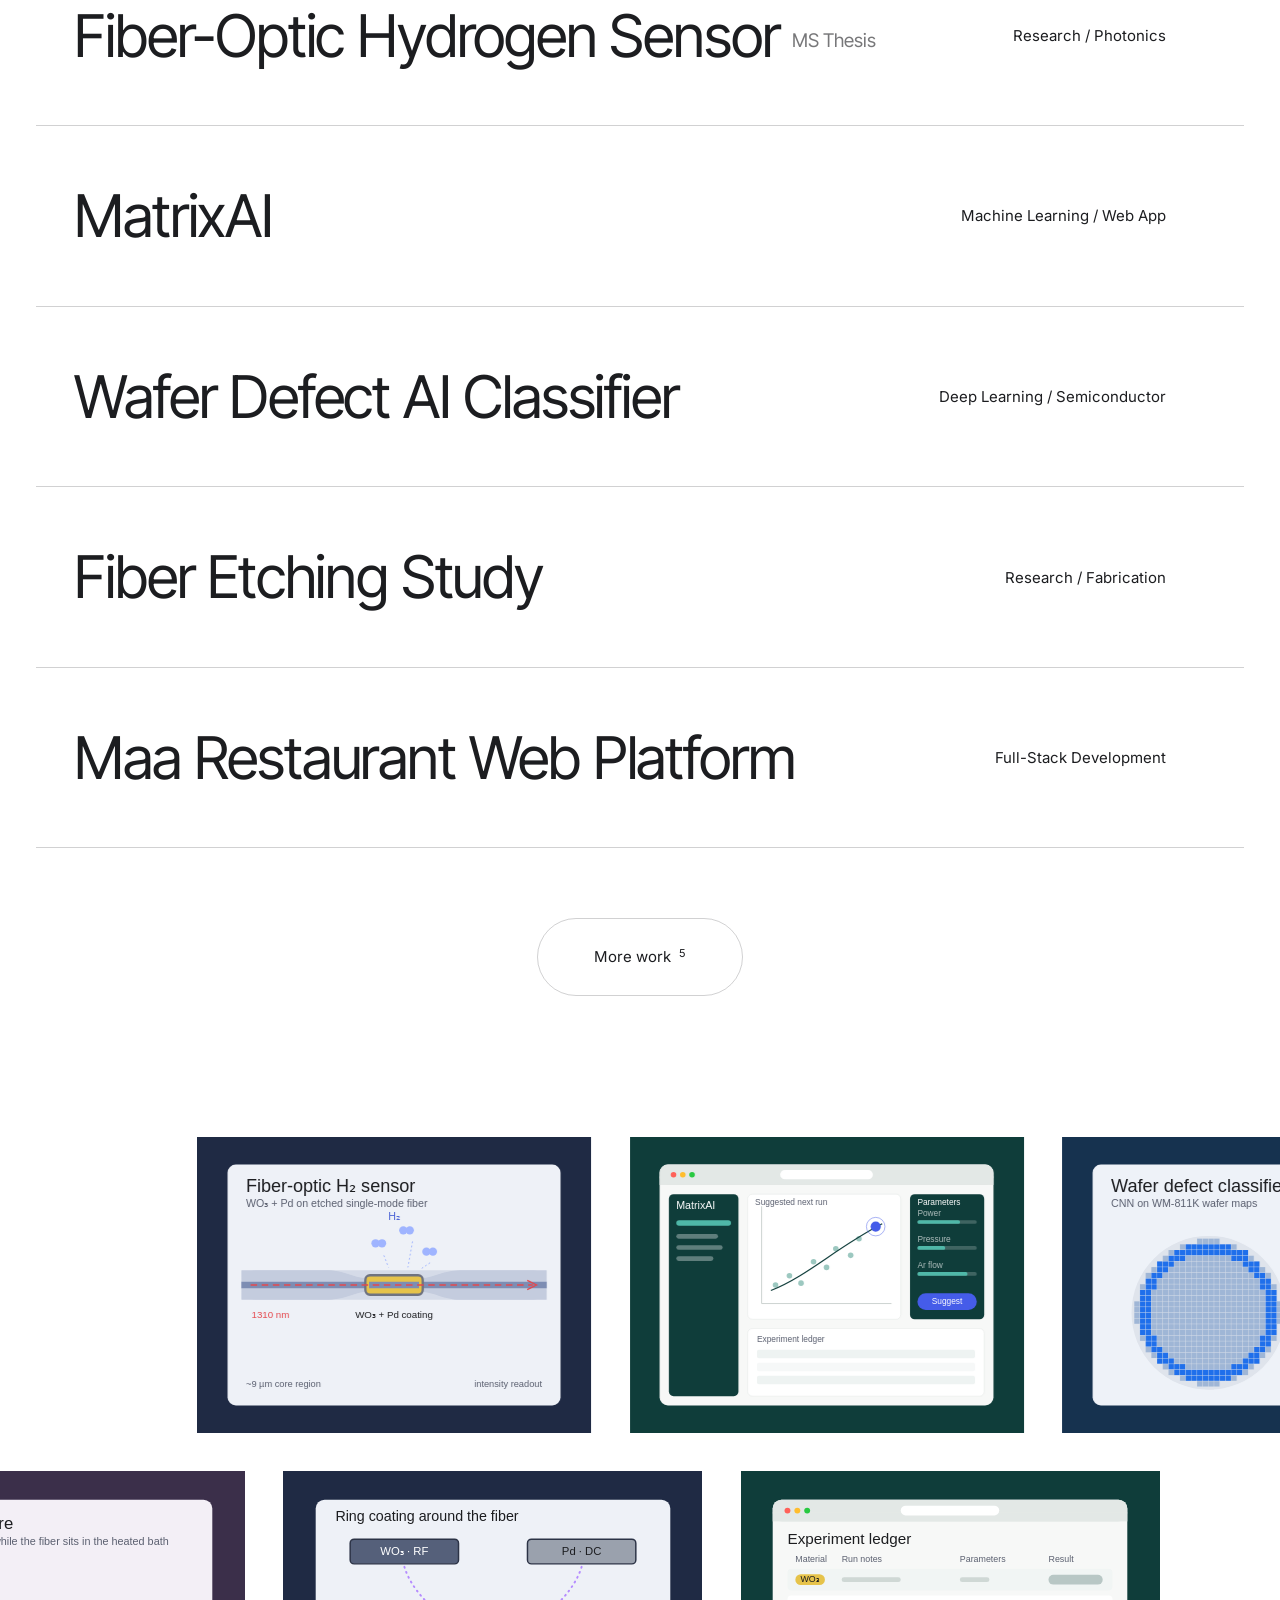
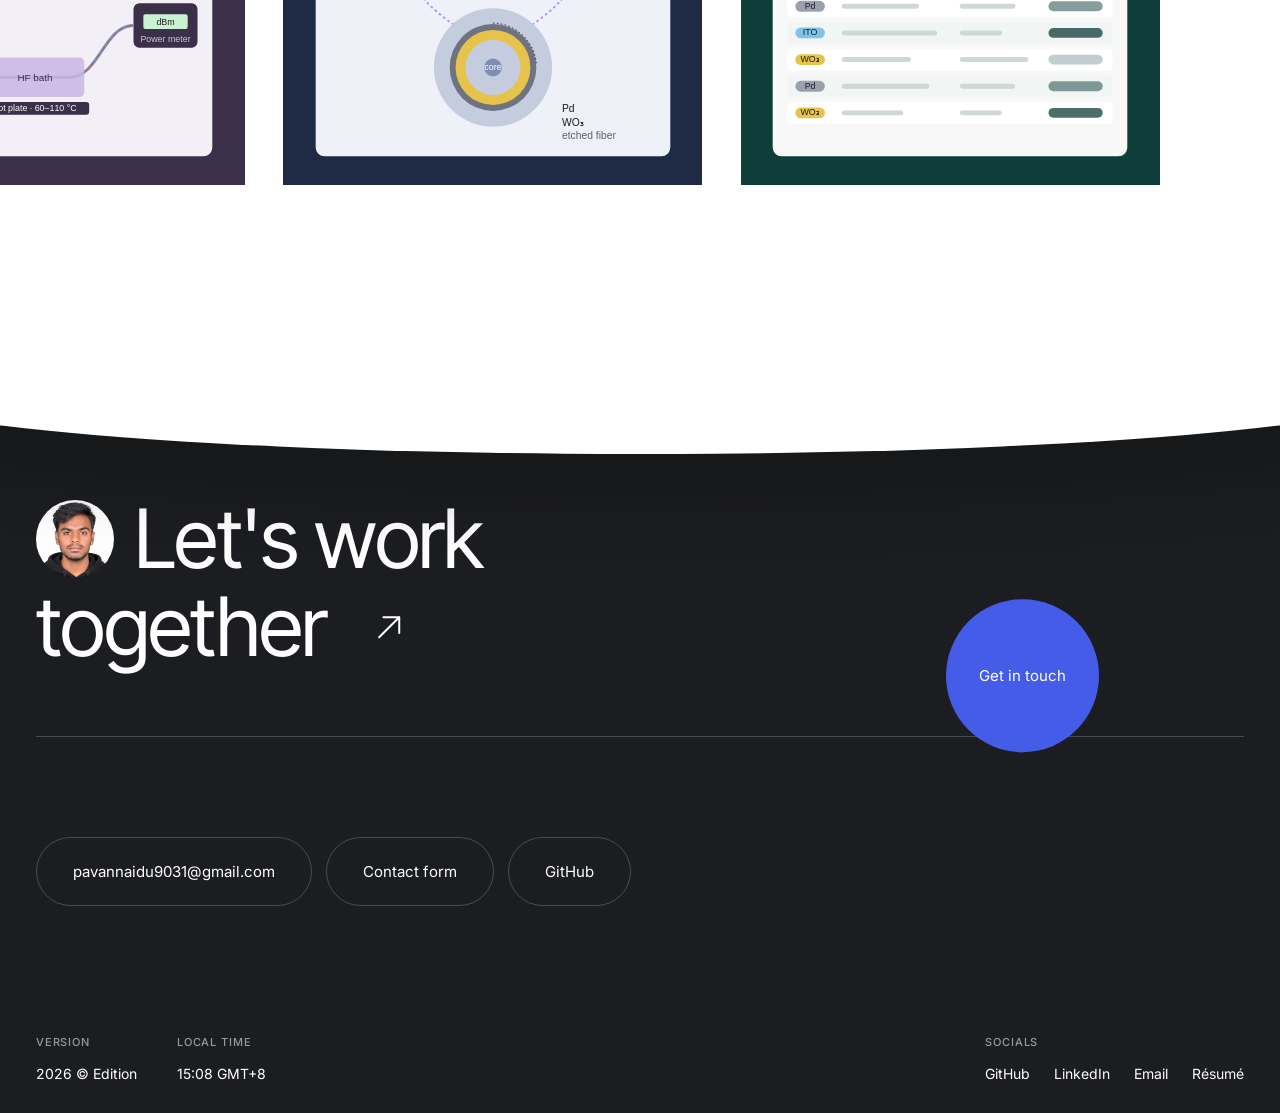
==== commit 621c830a: "Add languages to About Co-Authored-By: Claude Opus 5.5 <noreply@anthropic.com>" ====
--- a/index.html
+++ b/index.html
@@ -26,9 +26,9 @@
 <link rel="preconnect" href="https://fonts.googleapis.com">
 <link rel="preconnect" href="https://fonts.gstatic.com" crossorigin>
 <link rel="stylesheet" href="https://fonts.googleapis.com/css2?family=Inter:wght@400;500&family=Inter+Tight:wght@400;500&family=Noto+Sans+TC:wght@400;500&display=swap">
-<link rel="stylesheet" href="assets/css/style.css?v=3">
+<link rel="stylesheet" href="assets/css/style.css?v=4">
 <script>(function(d){d.classList.add("js");try{if(localStorage.getItem("lang")==="zh")d.lang="zh-Hant";if(!sessionStorage.getItem("seen-hello")&&!matchMedia("(prefers-reduced-motion: reduce)").matches)d.classList.add("hello")}catch(e){}})(document.documentElement)</script>
-<script src="assets/js/main.js?v=3" defer></script>
+<script src="assets/js/main.js?v=4" defer></script>
 </head>
 <body>
 <div class="preloader" aria-hidden="true" data-preloader><p class="preloader__word"><span class="preloader__dot"></span><span data-preloader-word>Hello</span></p><svg class="preloader__curve" viewBox="0 0 1000 300" preserveAspectRatio="none"><path d="M0 0 Q500 300 1000 0 Z"/></svg></div>
--- a/assets/css/style.css
+++ b/assets/css/style.css
@@ -643,3 +643,4 @@
     font-size: 12px; padding: 8px 14px;
   }
 }
+.cv__sub { margin-top: 48px; }
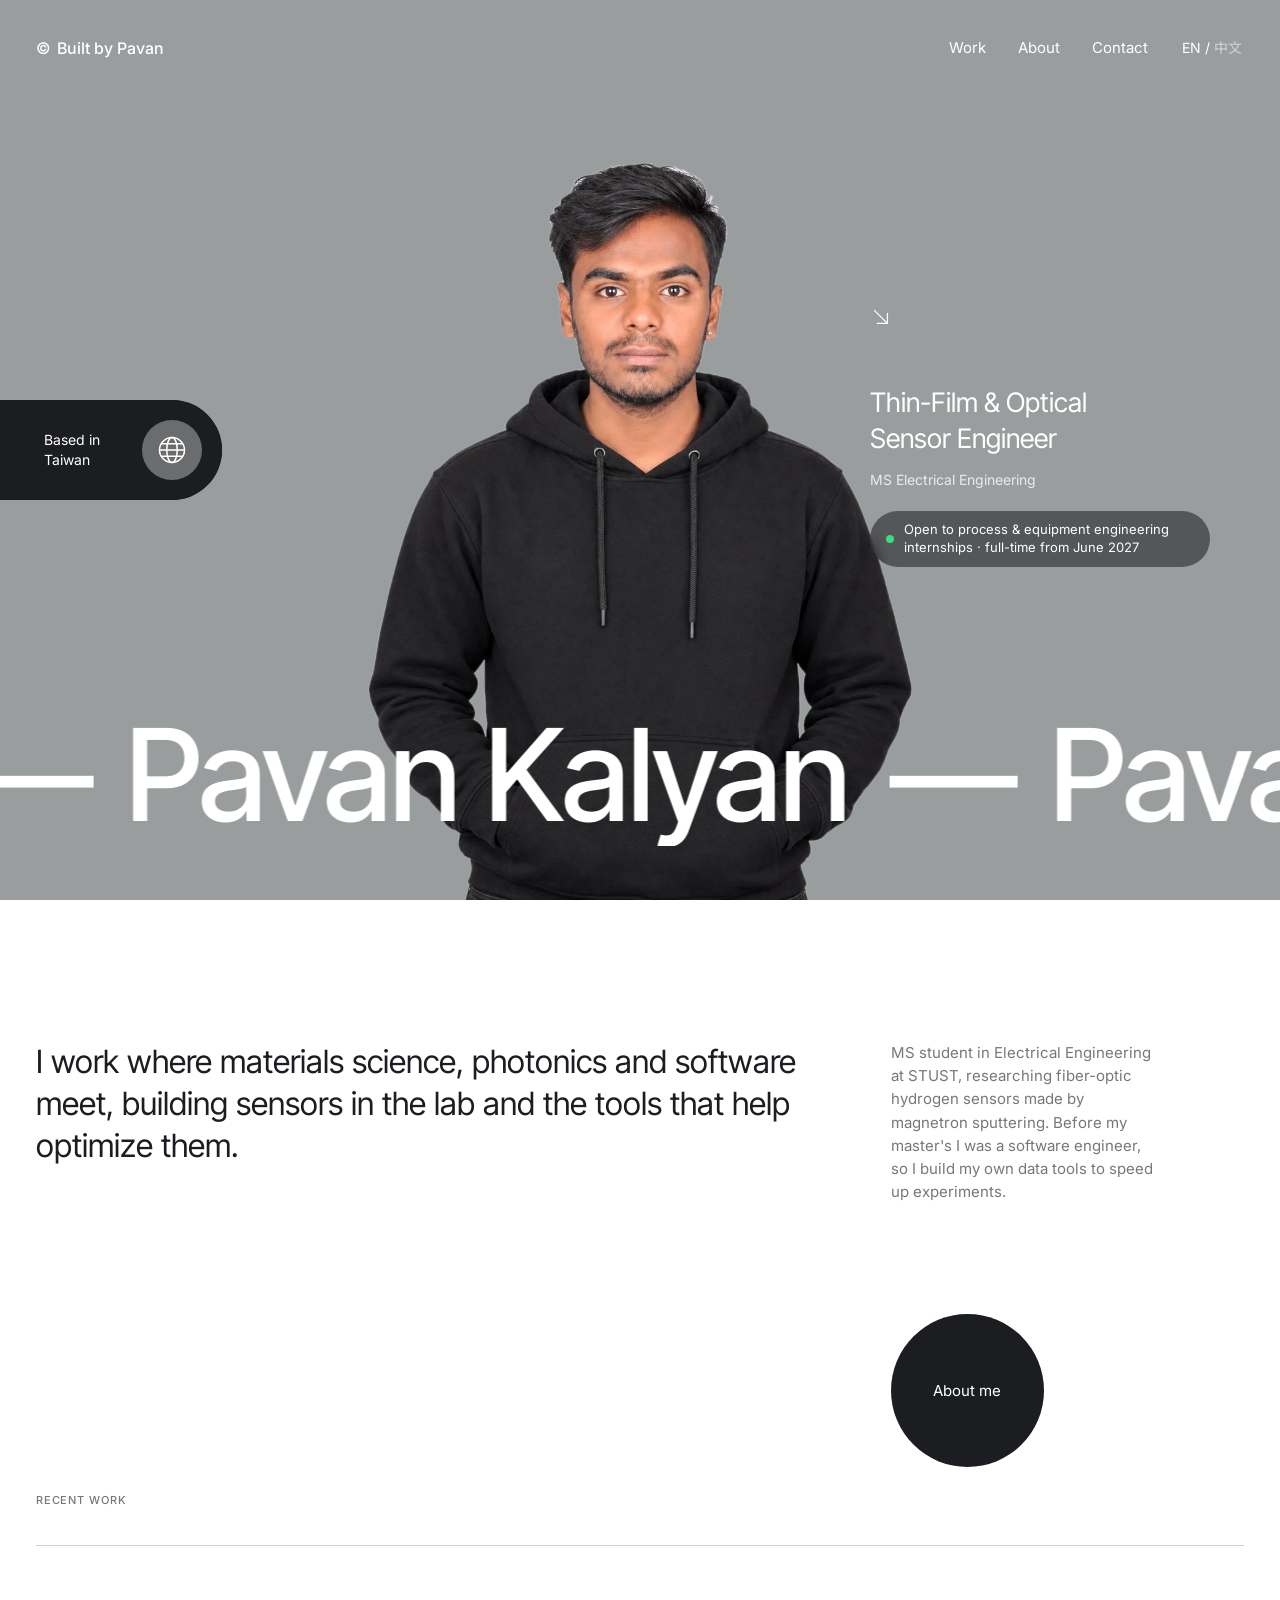
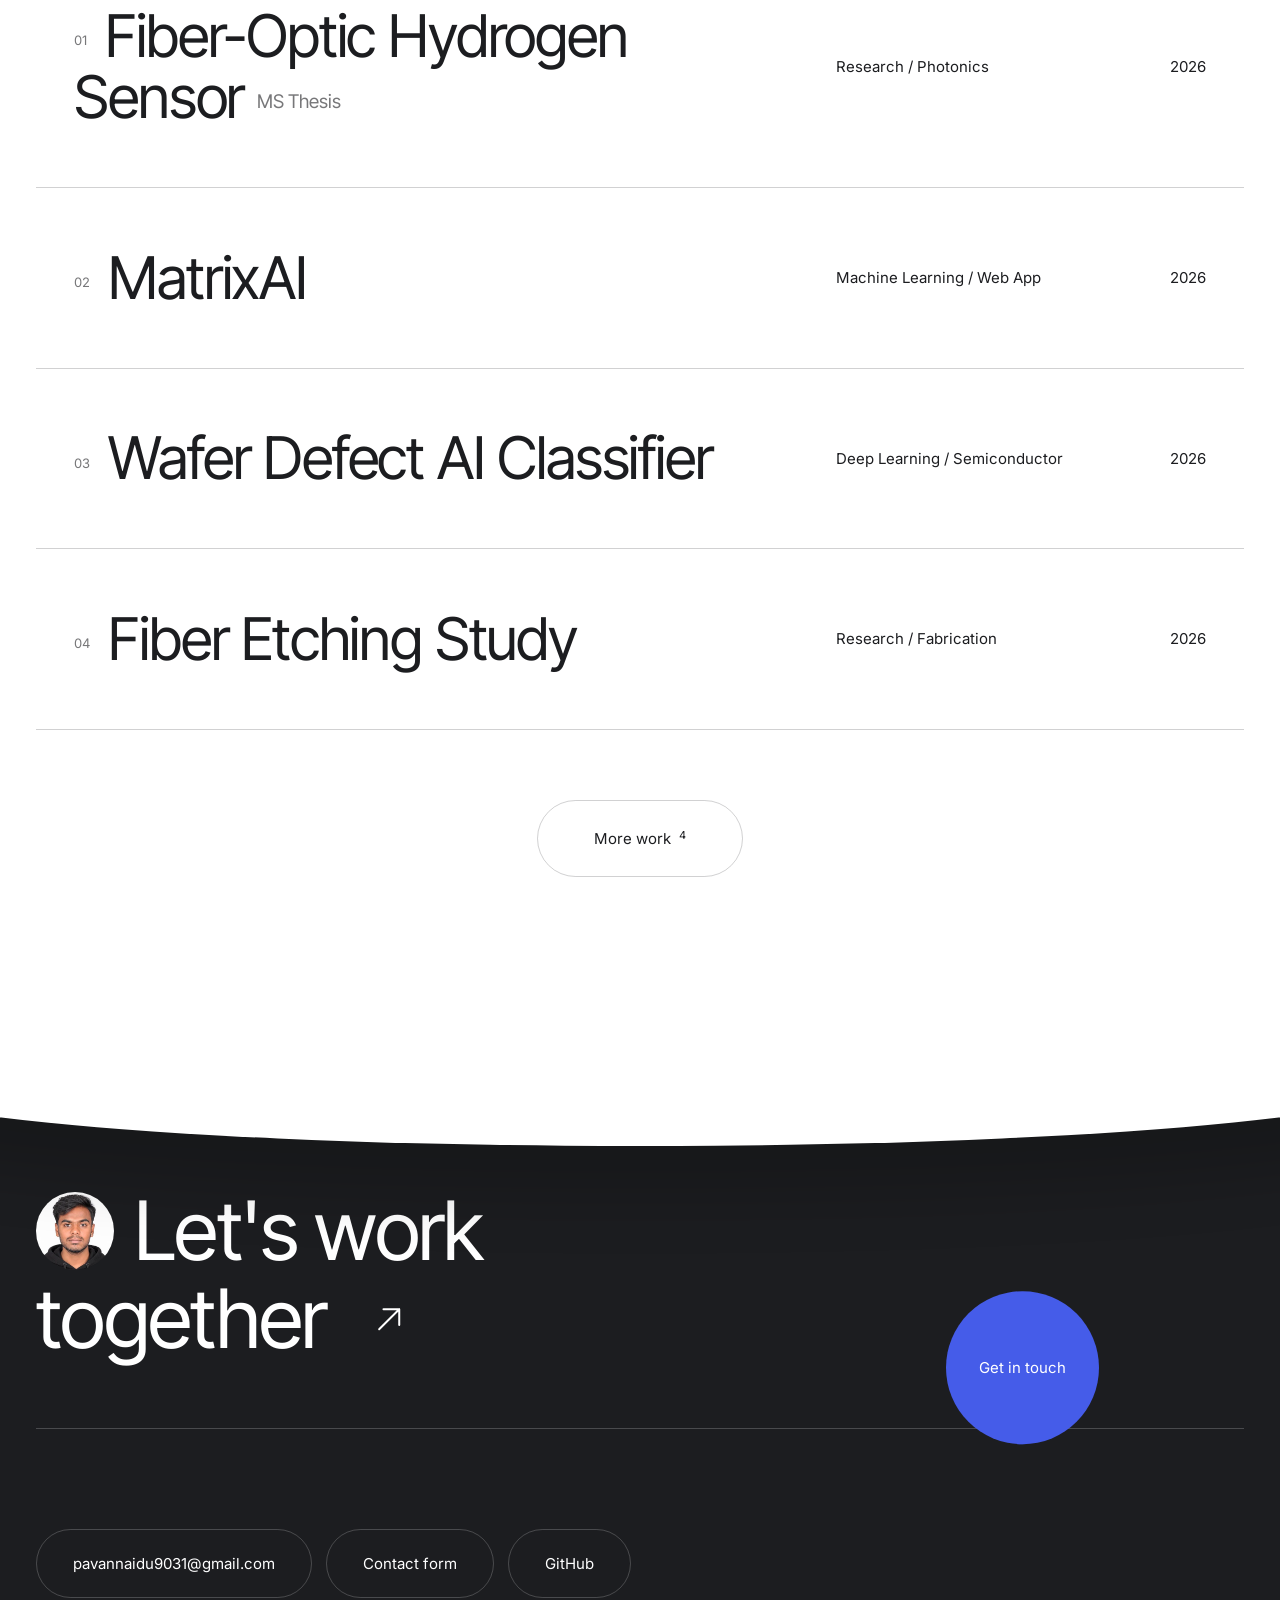
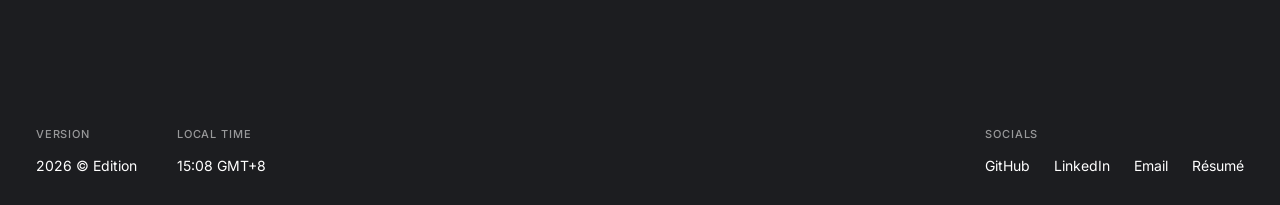
==== commit f1ab2d91: "Remove project images and Maa Restaurant; slower greeting Co-Authored-By: Claude Opus 5.5 <noreply@a" ====
--- a/index.html
+++ b/index.html
@@ -26,9 +26,9 @@
 <link rel="preconnect" href="https://fonts.googleapis.com">
 <link rel="preconnect" href="https://fonts.gstatic.com" crossorigin>
 <link rel="stylesheet" href="https://fonts.googleapis.com/css2?family=Inter:wght@400;500&family=Inter+Tight:wght@400;500&family=Noto+Sans+TC:wght@400;500&display=swap">
-<link rel="stylesheet" href="assets/css/style.css?v=4">
+<link rel="stylesheet" href="assets/css/style.css?v=5">
 <script>(function(d){d.classList.add("js");try{if(localStorage.getItem("lang")==="zh")d.lang="zh-Hant";if(!sessionStorage.getItem("seen-hello")&&!matchMedia("(prefers-reduced-motion: reduce)").matches)d.classList.add("hello")}catch(e){}})(document.documentElement)</script>
-<script src="assets/js/main.js?v=4" defer></script>
+<script src="assets/js/main.js?v=5" defer></script>
 </head>
 <body>
 <div class="preloader" aria-hidden="true" data-preloader><p class="preloader__word"><span class="preloader__dot"></span><span data-preloader-word>Hello</span></p><svg class="preloader__curve" viewBox="0 0 1000 300" preserveAspectRatio="none"><path d="M0 0 Q500 300 1000 0 Z"/></svg></div>
@@ -93,74 +93,37 @@
     <h2 class="label recent__heading reveal" id="recent-heading"><span data-zh="近期作品">Recent work</span></h2>
     <div class="rows">
 <div class="row reveal" data-group="research" data-index="0">
-  <a class="row__link" href="work/fiber-optic-hydrogen-sensor/" data-preview-index="0">
-    <h3 class="row__title"><span data-zh="光纖氫氣感測器">Fiber-Optic Hydrogen Sensor</span> <span class="row__sub"><span data-zh="碩士論文">MS Thesis</span></span></h3>
+  <a class="row__link" href="work/fiber-optic-hydrogen-sensor/">
+    <h3 class="row__title"><span class="row__index">01</span><span data-zh="光纖氫氣感測器">Fiber-Optic Hydrogen Sensor</span> <span class="row__sub"><span data-zh="碩士論文">MS Thesis</span></span></h3>
     <p class="row__meta"><span data-zh="研究／光子學">Research / Photonics</span></p>
     <p class="row__year">2026</p>
   </a>
-  <a class="card" href="work/fiber-optic-hydrogen-sensor/">
-    <span class="card__image" style="background:#1f2a44"><img src="assets/img/projects/fiber-optic-hydrogen-sensor/cover.svg" alt="Fiber-Optic Hydrogen Sensor" width="1200" height="900" loading="lazy"></span>
-    <span class="card__title"><span class="card__index">01</span><span data-zh="光纖氫氣感測器">Fiber-Optic Hydrogen Sensor</span></span>
-    <span class="card__meta"><span data-zh="研究／光子學">Research / Photonics</span><span>2026</span></span>
-  </a>
 </div>
 <div class="row reveal" data-group="software" data-index="1">
-  <a class="row__link" href="work/matrixai/" data-preview-index="1">
-    <h3 class="row__title"><span>MatrixAI</span></h3>
+  <a class="row__link" href="work/matrixai/">
+    <h3 class="row__title"><span class="row__index">02</span><span>MatrixAI</span></h3>
     <p class="row__meta"><span data-zh="機器學習／網頁應用">Machine Learning / Web App</span></p>
     <p class="row__year">2026</p>
   </a>
-  <a class="card" href="work/matrixai/">
-    <span class="card__image" style="background:#0f3d3a"><img src="assets/img/projects/matrixai/cover.svg" alt="MatrixAI" width="1200" height="900" loading="lazy"></span>
-    <span class="card__title"><span class="card__index">02</span><span>MatrixAI</span></span>
-    <span class="card__meta"><span data-zh="機器學習／網頁應用">Machine Learning / Web App</span><span>2026</span></span>
-  </a>
 </div>
 <div class="row reveal" data-group="software" data-index="2">
-  <a class="row__link" href="work/wafer-defect-classifier/" data-preview-index="2">
-    <h3 class="row__title"><span data-zh="晶圓缺陷 AI 分類器">Wafer Defect AI Classifier</span></h3>
+  <a class="row__link" href="work/wafer-defect-classifier/">
+    <h3 class="row__title"><span class="row__index">03</span><span data-zh="晶圓缺陷 AI 分類器">Wafer Defect AI Classifier</span></h3>
     <p class="row__meta"><span data-zh="深度學習／半導體">Deep Learning / Semiconductor</span></p>
     <p class="row__year">2026</p>
   </a>
-  <a class="card" href="work/wafer-defect-classifier/">
-    <span class="card__image" style="background:#16324f"><img src="assets/img/projects/wafer-defect-classifier/cover.svg" alt="Wafer Defect AI Classifier" width="1200" height="900" loading="lazy"></span>
-    <span class="card__title"><span class="card__index">03</span><span data-zh="晶圓缺陷 AI 分類器">Wafer Defect AI Classifier</span></span>
-    <span class="card__meta"><span data-zh="深度學習／半導體">Deep Learning / Semiconductor</span><span>2026</span></span>
-  </a>
 </div>
 <div class="row reveal" data-group="research" data-index="3">
-  <a class="row__link" href="work/fiber-etching-study/" data-preview-index="3">
-    <h3 class="row__title"><span data-zh="光纖蝕刻研究">Fiber Etching Study</span></h3>
+  <a class="row__link" href="work/fiber-etching-study/">
+    <h3 class="row__title"><span class="row__index">04</span><span data-zh="光纖蝕刻研究">Fiber Etching Study</span></h3>
     <p class="row__meta"><span data-zh="研究／製程">Research / Fabrication</span></p>
     <p class="row__year">2026</p>
   </a>
-  <a class="card" href="work/fiber-etching-study/">
-    <span class="card__image" style="background:#3b2f4a"><img src="assets/img/projects/fiber-etching-study/cover.svg" alt="Fiber Etching Study" width="1200" height="900" loading="lazy"></span>
-    <span class="card__title"><span class="card__index">04</span><span data-zh="光纖蝕刻研究">Fiber Etching Study</span></span>
-    <span class="card__meta"><span data-zh="研究／製程">Research / Fabrication</span><span>2026</span></span>
-  </a>
-</div>
-<div class="row reveal" data-group="software" data-index="4">
-  <a class="row__link" href="work/maa-restaurant-platform/" data-preview-index="4">
-    <h3 class="row__title"><span data-zh="Maa 餐廳網路平台">Maa Restaurant Web Platform</span></h3>
-    <p class="row__meta"><span data-zh="全端開發">Full-Stack Development</span></p>
-    <p class="row__year">2026</p>
-  </a>
-  <a class="card" href="work/maa-restaurant-platform/">
-    <span class="card__image" style="background:#5a2a12"><img src="assets/img/projects/maa-restaurant-platform/cover.svg" alt="Maa Restaurant Web Platform" width="1200" height="900" loading="lazy"></span>
-    <span class="card__title"><span class="card__index">05</span><span data-zh="Maa 餐廳網路平台">Maa Restaurant Web Platform</span></span>
-    <span class="card__meta"><span data-zh="全端開發">Full-Stack Development</span><span>2026</span></span>
-  </a>
 </div></div>
-    <div class="recent__more reveal"><div class="magnetic"><a class="btn btn--outline" href="work/"><span class="btn__label"><span data-zh="更多作品">More work</span><sup>5</sup></span><span class="btn__fill" aria-hidden="true"></span></a></div></div>
+    <div class="recent__more reveal"><div class="magnetic"><a class="btn btn--outline" href="work/"><span class="btn__label"><span data-zh="更多作品">More work</span><sup>4</sup></span><span class="btn__fill" aria-hidden="true"></span></a></div></div>
   </div>
-  <div class="preview" aria-hidden="true" data-preview><div class="preview__slider" data-preview-slider><div class="preview__slide" style="background:#1f2a44"><img src="assets/img/projects/fiber-optic-hydrogen-sensor/cover.svg" alt="" width="400" height="300" loading="lazy"></div><div class="preview__slide" style="background:#0f3d3a"><img src="assets/img/projects/matrixai/cover.svg" alt="" width="400" height="300" loading="lazy"></div><div class="preview__slide" style="background:#16324f"><img src="assets/img/projects/wafer-defect-classifier/cover.svg" alt="" width="400" height="300" loading="lazy"></div><div class="preview__slide" style="background:#3b2f4a"><img src="assets/img/projects/fiber-etching-study/cover.svg" alt="" width="400" height="300" loading="lazy"></div><div class="preview__slide" style="background:#5a2a12"><img src="assets/img/projects/maa-restaurant-platform/cover.svg" alt="" width="400" height="300" loading="lazy"></div></div></div>
 </section>
 
-<section class="gallery" aria-hidden="true">
-  <div class="gallery__row" data-slide="-1"><div class="gallery__tile" style="background:#1f2a44"><img src="assets/img/projects/fiber-optic-hydrogen-sensor/cover.svg" alt="" loading="lazy"></div><div class="gallery__tile" style="background:#0f3d3a"><img src="assets/img/projects/matrixai/cover.svg" alt="" loading="lazy"></div><div class="gallery__tile" style="background:#16324f"><img src="assets/img/projects/wafer-defect-classifier/cover.svg" alt="" loading="lazy"></div><div class="gallery__tile" style="background:#3b2f4a"><img src="assets/img/projects/fiber-etching-study/cover.svg" alt="" loading="lazy"></div><div class="gallery__tile" style="background:#5a2a12"><img src="assets/img/projects/maa-restaurant-platform/cover.svg" alt="" loading="lazy"></div></div>
-  <div class="gallery__row" data-slide="1"><div class="gallery__tile" style="background:#16324f"><img src="assets/img/projects/wafer-defect-classifier/detail.svg" alt="" loading="lazy"></div><div class="gallery__tile" style="background:#3b2f4a"><img src="assets/img/projects/fiber-etching-study/detail.svg" alt="" loading="lazy"></div><div class="gallery__tile" style="background:#1f2a44"><img src="assets/img/projects/fiber-optic-hydrogen-sensor/detail.svg" alt="" loading="lazy"></div><div class="gallery__tile" style="background:#0f3d3a"><img src="assets/img/projects/matrixai/detail.svg" alt="" loading="lazy"></div></div>
-</section>
 
 </main>
 
--- a/assets/css/style.css
+++ b/assets/css/style.css
@@ -644,3 +644,18 @@
   }
 }
 .cv__sub { margin-top: 48px; }
+
+/* ---------- text-only work rows ---------- */
+.row__index { font-family: var(--font-body); font-size: 13px; color: var(--muted); letter-spacing: 0; margin-right: 18px; vertical-align: 0.9em; }
+.row__year { display: block; }
+.row__link { grid-template-columns: 1fr 260px 70px; }
+.row__year { text-align: right; }
+@media (max-width: 860px) {
+  .rows { display: block; border-bottom: 1px solid var(--line-light); }
+  .row { border-top: 1px solid var(--line-light); }
+  .row__link { display: grid; grid-template-columns: 1fr auto; gap: 10px 20px; padding: 30px 0; }
+  .row__title { grid-column: 1 / -1; font-size: clamp(28px, 8vw, 40px); }
+  .row__meta, .row__year { font-size: 14px; color: var(--muted); }
+  .row__index { margin-right: 10px; vertical-align: 0.7em; }
+  .rows:hover .row__link { opacity: 1; }
+}
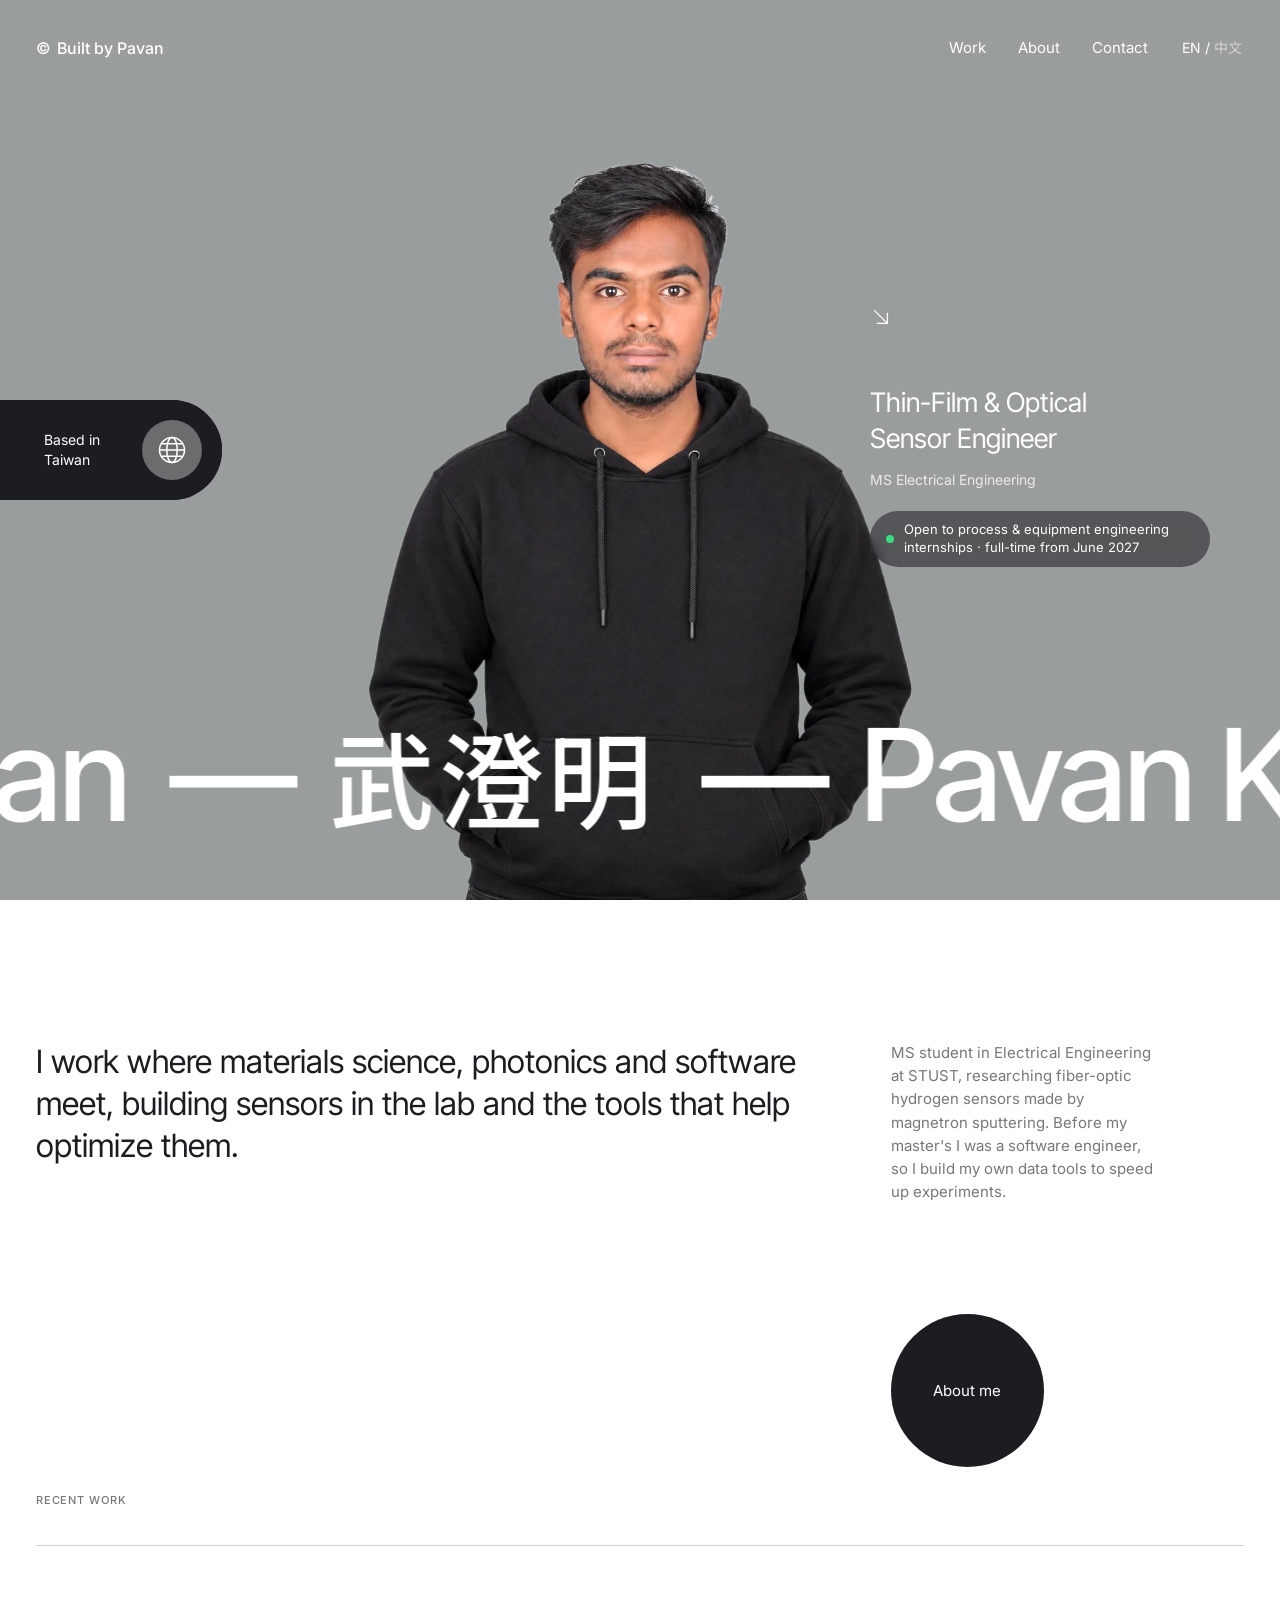
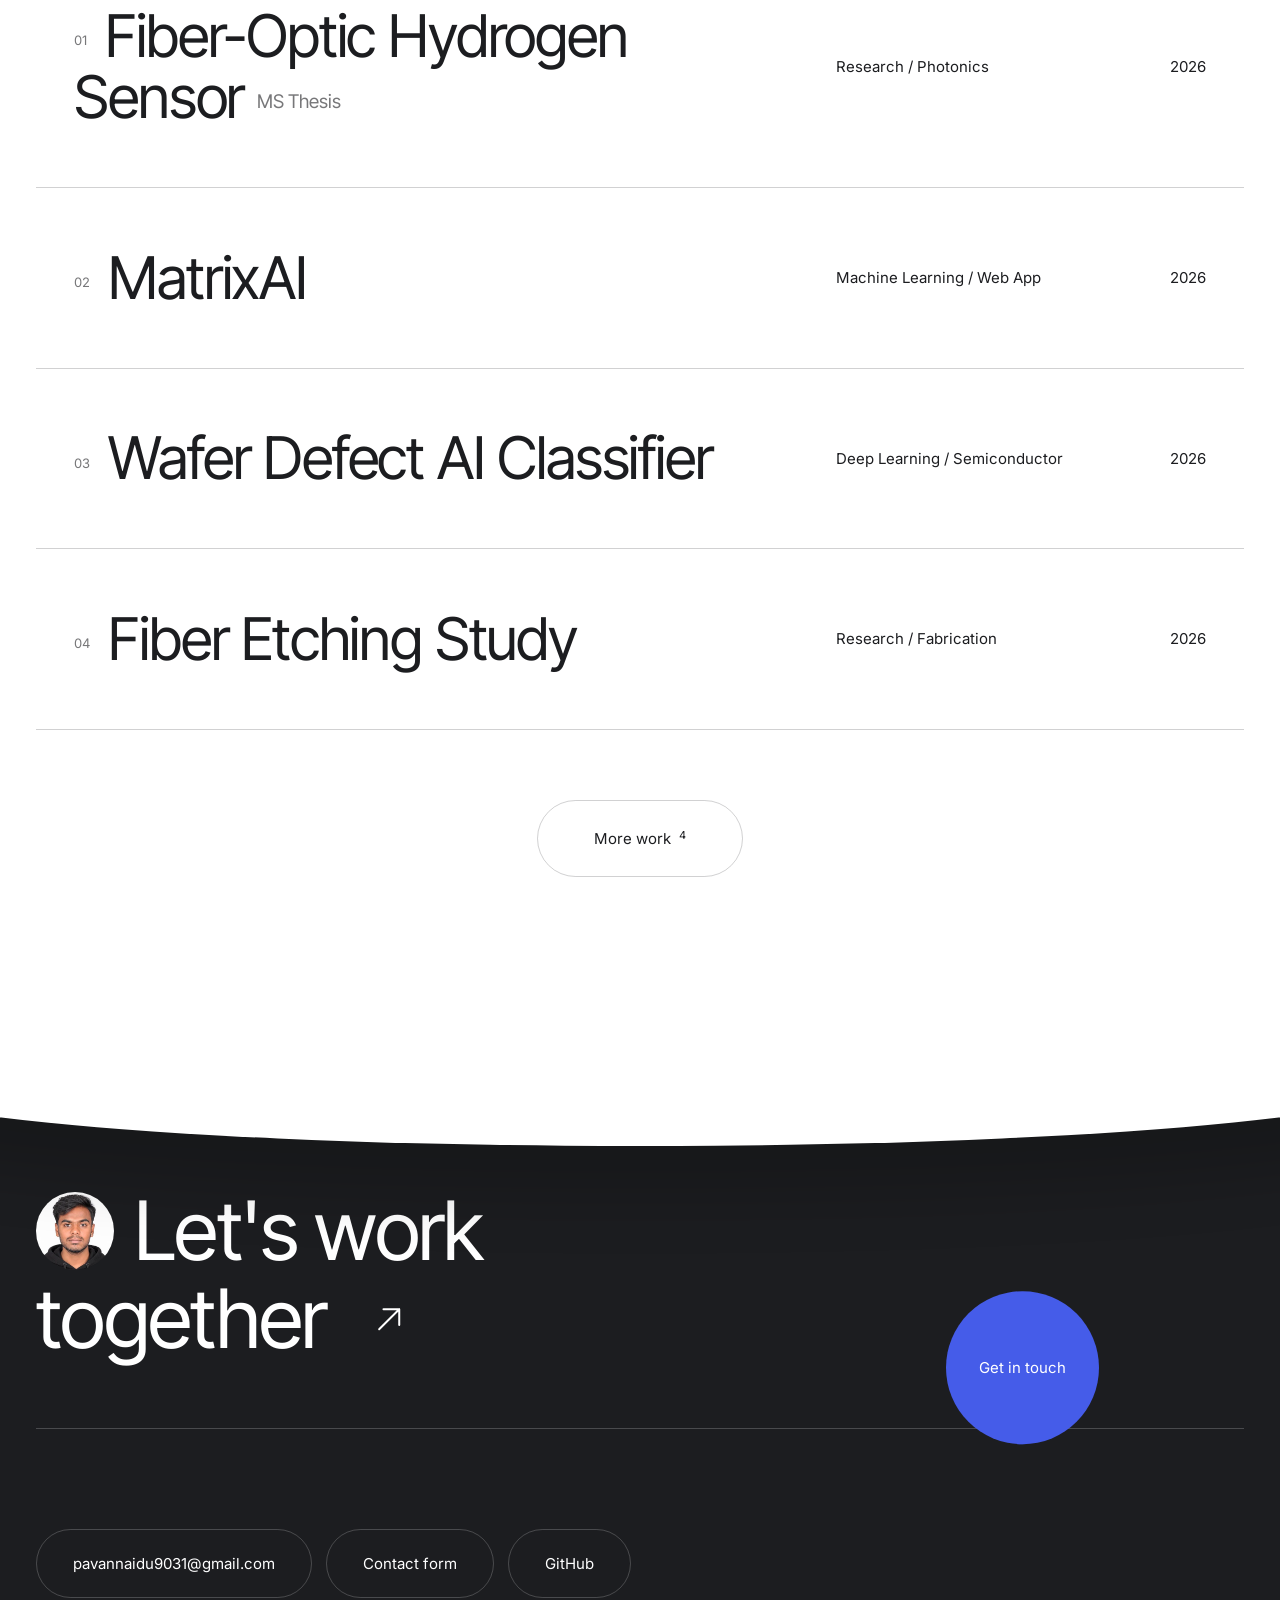
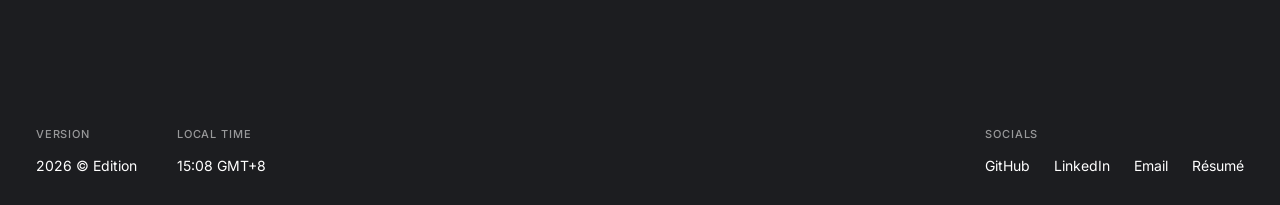
==== commit 8acce81e: "Add Chinese name 武澄明 Co-Authored-By: Claude Opus 5.5 <noreply@anthropic.com>" ====
--- a/index.html
+++ b/index.html
@@ -1,5 +1,5 @@
 <!doctype html>
-<html lang="en" data-title-zh="Pavan Kalyan — 薄膜與光學感測器工程師">
+<html lang="en" data-title-zh="武澄明 Pavan Kalyan — 薄膜與光學感測器工程師">
 <head>
 <meta charset="utf-8">
 <meta name="viewport" content="width=device-width, initial-scale=1, viewport-fit=cover">
@@ -26,9 +26,9 @@
 <link rel="preconnect" href="https://fonts.googleapis.com">
 <link rel="preconnect" href="https://fonts.gstatic.com" crossorigin>
 <link rel="stylesheet" href="https://fonts.googleapis.com/css2?family=Inter:wght@400;500&family=Inter+Tight:wght@400;500&family=Noto+Sans+TC:wght@400;500&display=swap">
-<link rel="stylesheet" href="assets/css/style.css?v=5">
+<link rel="stylesheet" href="assets/css/style.css?v=6">
 <script>(function(d){d.classList.add("js");try{if(localStorage.getItem("lang")==="zh")d.lang="zh-Hant";if(!sessionStorage.getItem("seen-hello")&&!matchMedia("(prefers-reduced-motion: reduce)").matches)d.classList.add("hello")}catch(e){}})(document.documentElement)</script>
-<script src="assets/js/main.js?v=5" defer></script>
+<script src="assets/js/main.js?v=6" defer></script>
 </head>
 <body>
 <div class="preloader" aria-hidden="true" data-preloader><p class="preloader__word"><span class="preloader__dot"></span><span data-preloader-word>Hello</span></p><svg class="preloader__curve" viewBox="0 0 1000 300" preserveAspectRatio="none"><path d="M0 0 Q500 300 1000 0 Z"/></svg></div>
@@ -63,7 +63,7 @@
 <main id="main">
 
 <section class="hero" aria-label="Introduction">
-  <h1 class="sr-only">Pavan Kalyan — <span data-zh="薄膜與光學感測器工程師">Thin-Film &amp; Optical Sensor Engineer</span>, <span data-zh="電機工程碩士">MS Electrical Engineering</span>. <span data-zh="現居">Based in</span> <span data-zh="台灣">Taiwan</span></h1>
+  <h1 class="sr-only">Pavan Kalyan (武澄明) — <span data-zh="薄膜與光學感測器工程師">Thin-Film &amp; Optical Sensor Engineer</span>, <span data-zh="電機工程碩士">MS Electrical Engineering</span>. <span data-zh="現居">Based in</span> <span data-zh="台灣">Taiwan</span></h1>
   <div class="hero__portrait"><img src="assets/img/portrait.webp" alt="Portrait of Pavan Kalyan" width="887" height="1200" fetchpriority="high"></div>
   <div class="hero__badgeWrap"><div class="magnetic"><div class="hero__badge">
     <p class="hero__badgeText" aria-hidden="true"><span data-zh="現居">Based in</span><br><span data-zh="台灣">Taiwan</span></p>
@@ -75,7 +75,7 @@
     <p class="open open--hero"><span class="open__dot" aria-hidden="true"></span><span data-zh="尋找製程與設備工程實習・2027 年 6 月起可全職">Open to process &amp; equipment engineering internships · full-time from June 2027</span></p>
   </div>
   <p class="open open--hero open--heroMobile"><span class="open__dot" aria-hidden="true"></span><span data-zh="尋找製程與設備工程實習・2027 年 6 月起可全職">Open to process &amp; equipment engineering internships · full-time from June 2027</span></p>
-  <div class="hero__name" aria-hidden="true"><div class="marquee" data-marquee><div class="marquee__copy"><span class="hero__unit">Pavan Kalyan<span class="hero__dash"> — </span></span><span class="hero__unit">Pavan Kalyan<span class="hero__dash"> — </span></span><span class="hero__unit">Pavan Kalyan<span class="hero__dash"> — </span></span><span class="hero__unit">Pavan Kalyan<span class="hero__dash"> — </span></span></div><div class="marquee__copy"><span class="hero__unit">Pavan Kalyan<span class="hero__dash"> — </span></span><span class="hero__unit">Pavan Kalyan<span class="hero__dash"> — </span></span><span class="hero__unit">Pavan Kalyan<span class="hero__dash"> — </span></span><span class="hero__unit">Pavan Kalyan<span class="hero__dash"> — </span></span></div></div></div>
+  <div class="hero__name" aria-hidden="true"><div class="marquee" data-marquee><div class="marquee__copy"><span class="hero__unit">Pavan Kalyan<span class="hero__dash"> — </span></span><span class="hero__unit hero__unit--zh">武澄明<span class="hero__dash"> — </span></span><span class="hero__unit">Pavan Kalyan<span class="hero__dash"> — </span></span><span class="hero__unit hero__unit--zh">武澄明<span class="hero__dash"> — </span></span></div><div class="marquee__copy"><span class="hero__unit">Pavan Kalyan<span class="hero__dash"> — </span></span><span class="hero__unit hero__unit--zh">武澄明<span class="hero__dash"> — </span></span><span class="hero__unit">Pavan Kalyan<span class="hero__dash"> — </span></span><span class="hero__unit hero__unit--zh">武澄明<span class="hero__dash"> — </span></span></div></div></div>
 </section>
 
 <section class="intro" aria-label="About in short">
--- a/assets/css/style.css
+++ b/assets/css/style.css
@@ -659,3 +659,8 @@
   .row__index { margin-right: 10px; vertical-align: 0.7em; }
   .rows:hover .row__link { opacity: 1; }
 }
+.about__zhname { display: flex; align-items: baseline; gap: 16px; }
+.about__zhname .label { margin: 0; }
+.about__zh { font-family: "Noto Sans TC", var(--font-display); font-size: clamp(26px, 2.4vw, 36px); letter-spacing: 0.08em; }
+.hero__unit--zh { font-family: "Noto Sans TC", var(--font-display); font-size: calc(var(--fs-hero-name) * 0.82); letter-spacing: 0.04em; font-weight: 500; }
+.hero__unit--zh .hero__dash { font-size: calc(1em / 0.82); font-family: var(--font-display); letter-spacing: 0; }
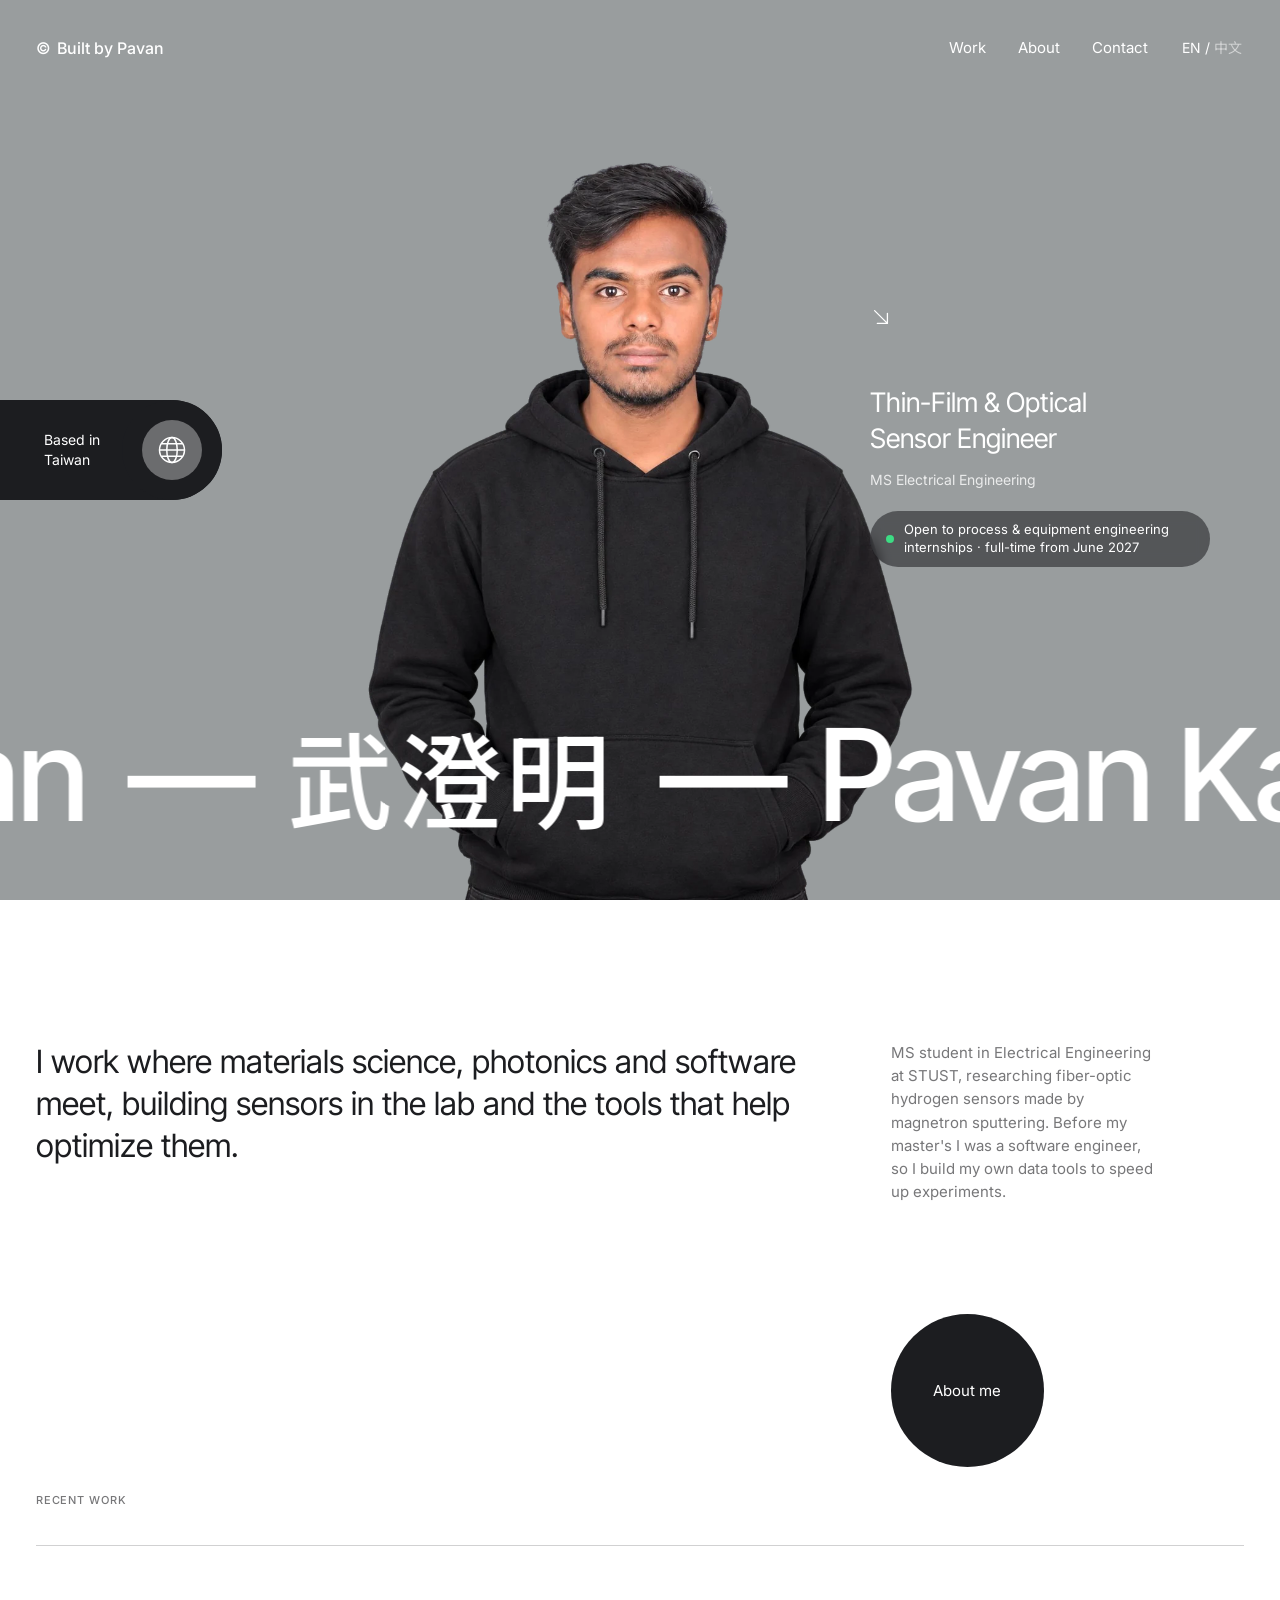
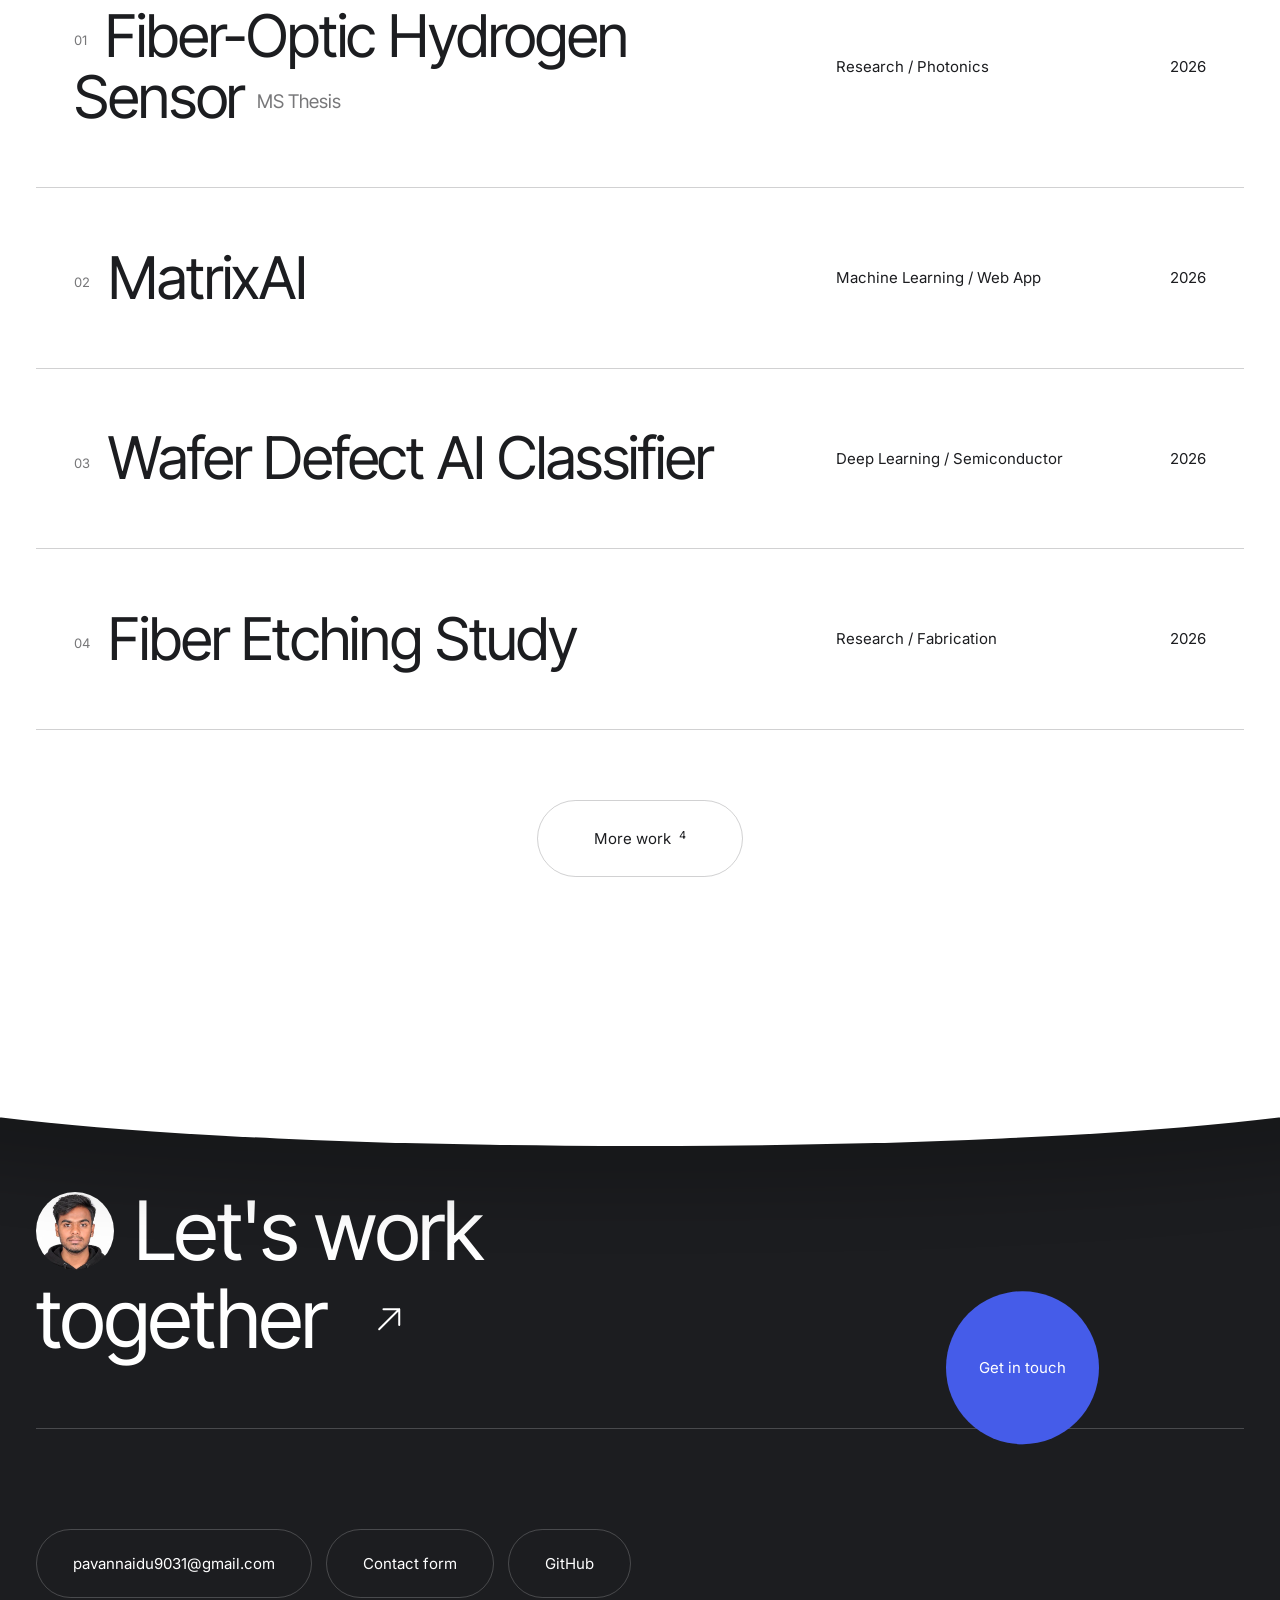
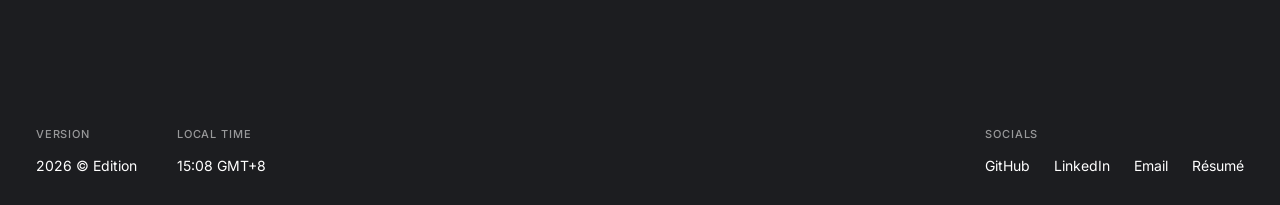
==== commit 640e785d: "Clean white halo from portrait hair edge Co-Authored-By: Claude Opus 5.5 <noreply@anthropic.com>" ====
--- a/index.html
+++ b/index.html
@@ -26,9 +26,9 @@
 <link rel="preconnect" href="https://fonts.googleapis.com">
 <link rel="preconnect" href="https://fonts.gstatic.com" crossorigin>
 <link rel="stylesheet" href="https://fonts.googleapis.com/css2?family=Inter:wght@400;500&family=Inter+Tight:wght@400;500&family=Noto+Sans+TC:wght@400;500&display=swap">
-<link rel="stylesheet" href="assets/css/style.css?v=6">
+<link rel="stylesheet" href="assets/css/style.css?v=7">
 <script>(function(d){d.classList.add("js");try{if(localStorage.getItem("lang")==="zh")d.lang="zh-Hant";if(!sessionStorage.getItem("seen-hello")&&!matchMedia("(prefers-reduced-motion: reduce)").matches)d.classList.add("hello")}catch(e){}})(document.documentElement)</script>
-<script src="assets/js/main.js?v=6" defer></script>
+<script src="assets/js/main.js?v=7" defer></script>
 </head>
 <body>
 <div class="preloader" aria-hidden="true" data-preloader><p class="preloader__word"><span class="preloader__dot"></span><span data-preloader-word>Hello</span></p><svg class="preloader__curve" viewBox="0 0 1000 300" preserveAspectRatio="none"><path d="M0 0 Q500 300 1000 0 Z"/></svg></div>
@@ -64,7 +64,7 @@
 
 <section class="hero" aria-label="Introduction">
   <h1 class="sr-only">Pavan Kalyan (武澄明) — <span data-zh="薄膜與光學感測器工程師">Thin-Film &amp; Optical Sensor Engineer</span>, <span data-zh="電機工程碩士">MS Electrical Engineering</span>. <span data-zh="現居">Based in</span> <span data-zh="台灣">Taiwan</span></h1>
-  <div class="hero__portrait"><img src="assets/img/portrait.webp" alt="Portrait of Pavan Kalyan" width="887" height="1200" fetchpriority="high"></div>
+  <div class="hero__portrait"><img src="assets/img/portrait.webp?v=7" alt="Portrait of Pavan Kalyan" width="887" height="1200" fetchpriority="high"></div>
   <div class="hero__badgeWrap"><div class="magnetic"><div class="hero__badge">
     <p class="hero__badgeText" aria-hidden="true"><span data-zh="現居">Based in</span><br><span data-zh="台灣">Taiwan</span></p>
     <span class="hero__globe" aria-hidden="true"><span class="hero__globeDisc"><svg viewBox="0 0 24 24" fill="none" stroke="currentColor" stroke-width="1.2" aria-hidden="true"><circle cx="12" cy="12" r="10"/><ellipse cx="12" cy="12" rx="4.2" ry="10"/><path d="M2 12h20M3.5 7h17M3.5 17h17"/></svg></span></span>
@@ -131,7 +131,7 @@
   <div class="footer__cap" aria-hidden="true"><div class="footer__capShape" data-cap></div></div>
   <div class="footer__body">
     <h2 class="footer__title">
-      <span class="footer__line"><span class="footer__avatar"><img src="assets/img/avatar.webp" alt="" width="100" height="100" loading="lazy"></span><span data-zh="一起">Let's work</span></span>
+      <span class="footer__line"><span class="footer__avatar"><img src="assets/img/avatar.webp?v=7" alt="" width="100" height="100" loading="lazy"></span><span data-zh="一起">Let's work</span></span>
       <span class="footer__line"><span data-zh="合作吧">together</span><span class="footer__arrow"><svg viewBox="0 0 24 24" fill="none" stroke="currentColor" stroke-width="1.4" aria-hidden="true"><path d="M5 19L19 5M8 5h11v11" stroke-linecap="round" stroke-linejoin="round"/></svg></span></span>
     </h2>
     <div class="footer__divider"><div class="footer__cta" data-parallax="-0.12"><div class="magnetic"><a class="btn btn--round-accent" href="contact/"><span class="btn__label"><span data-zh="與我聯絡">Get in touch</span></span><span class="btn__fill" aria-hidden="true"></span></a></div></div></div>
